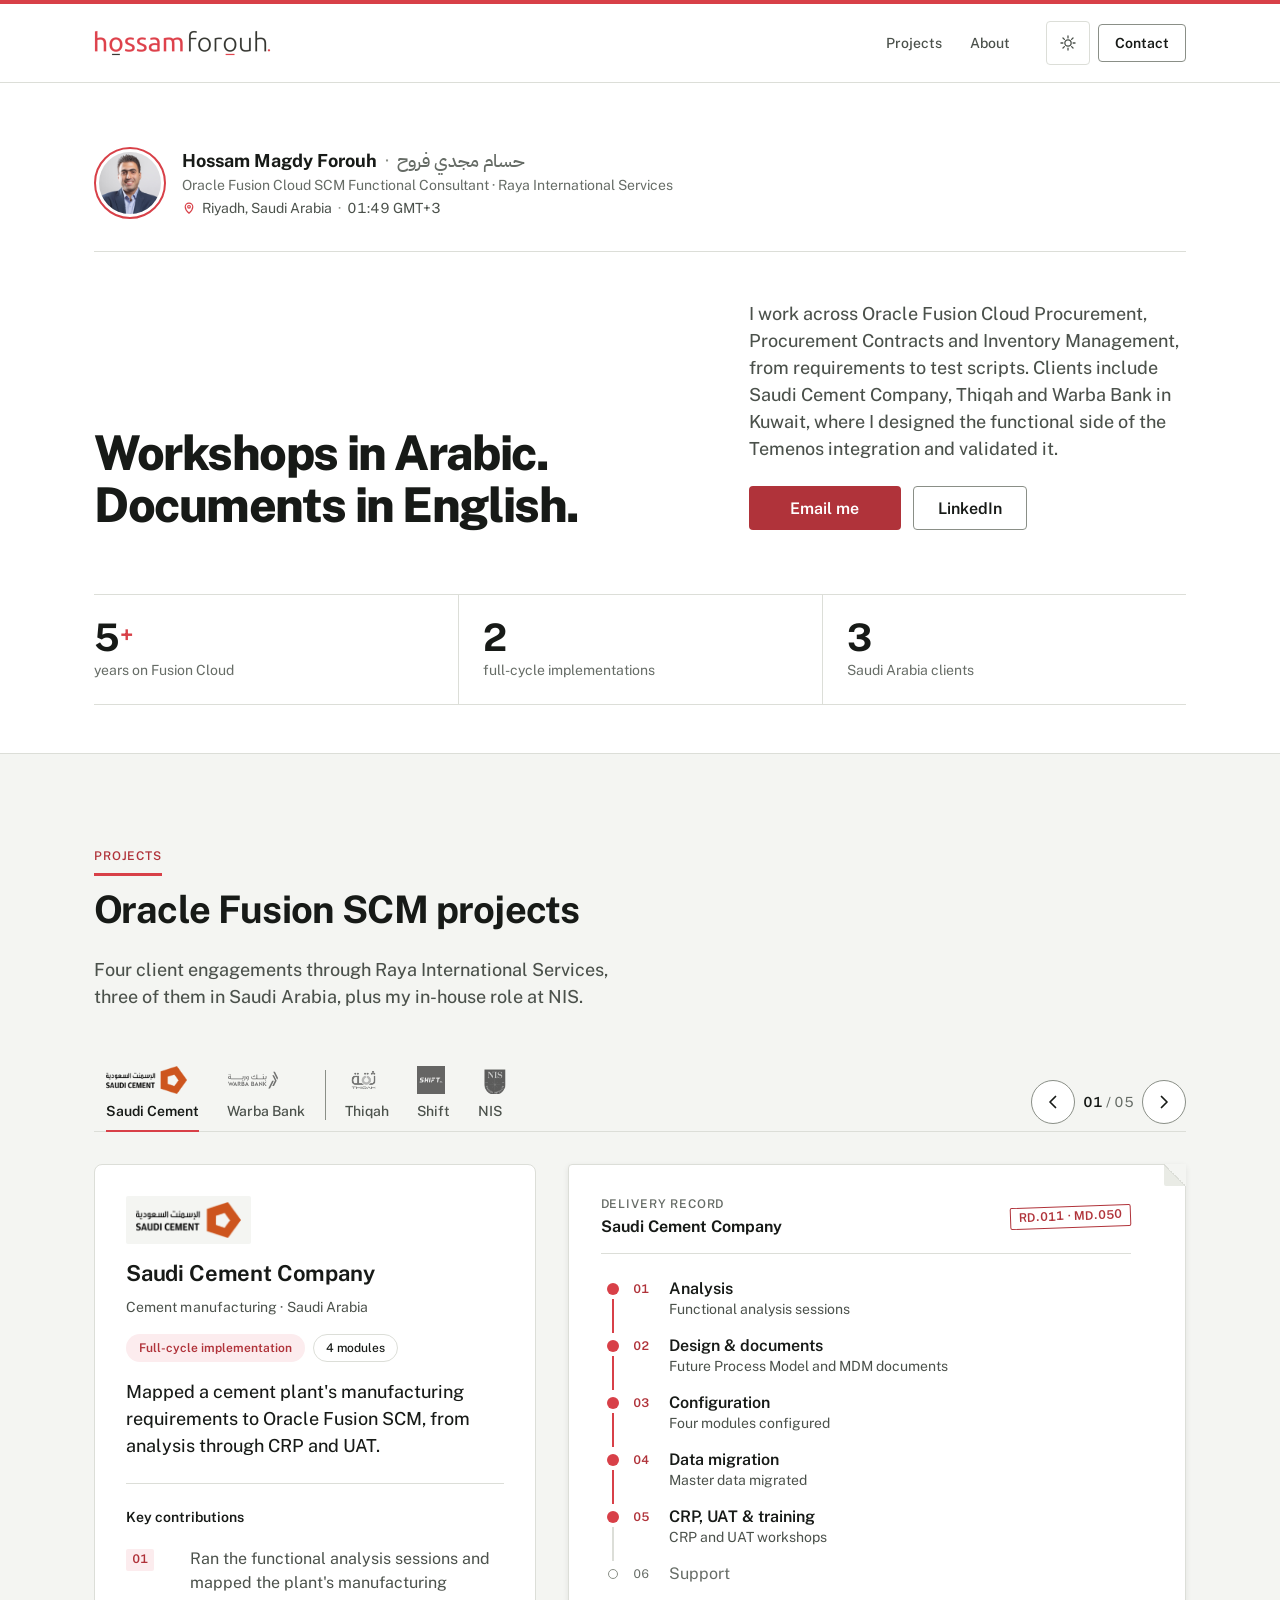
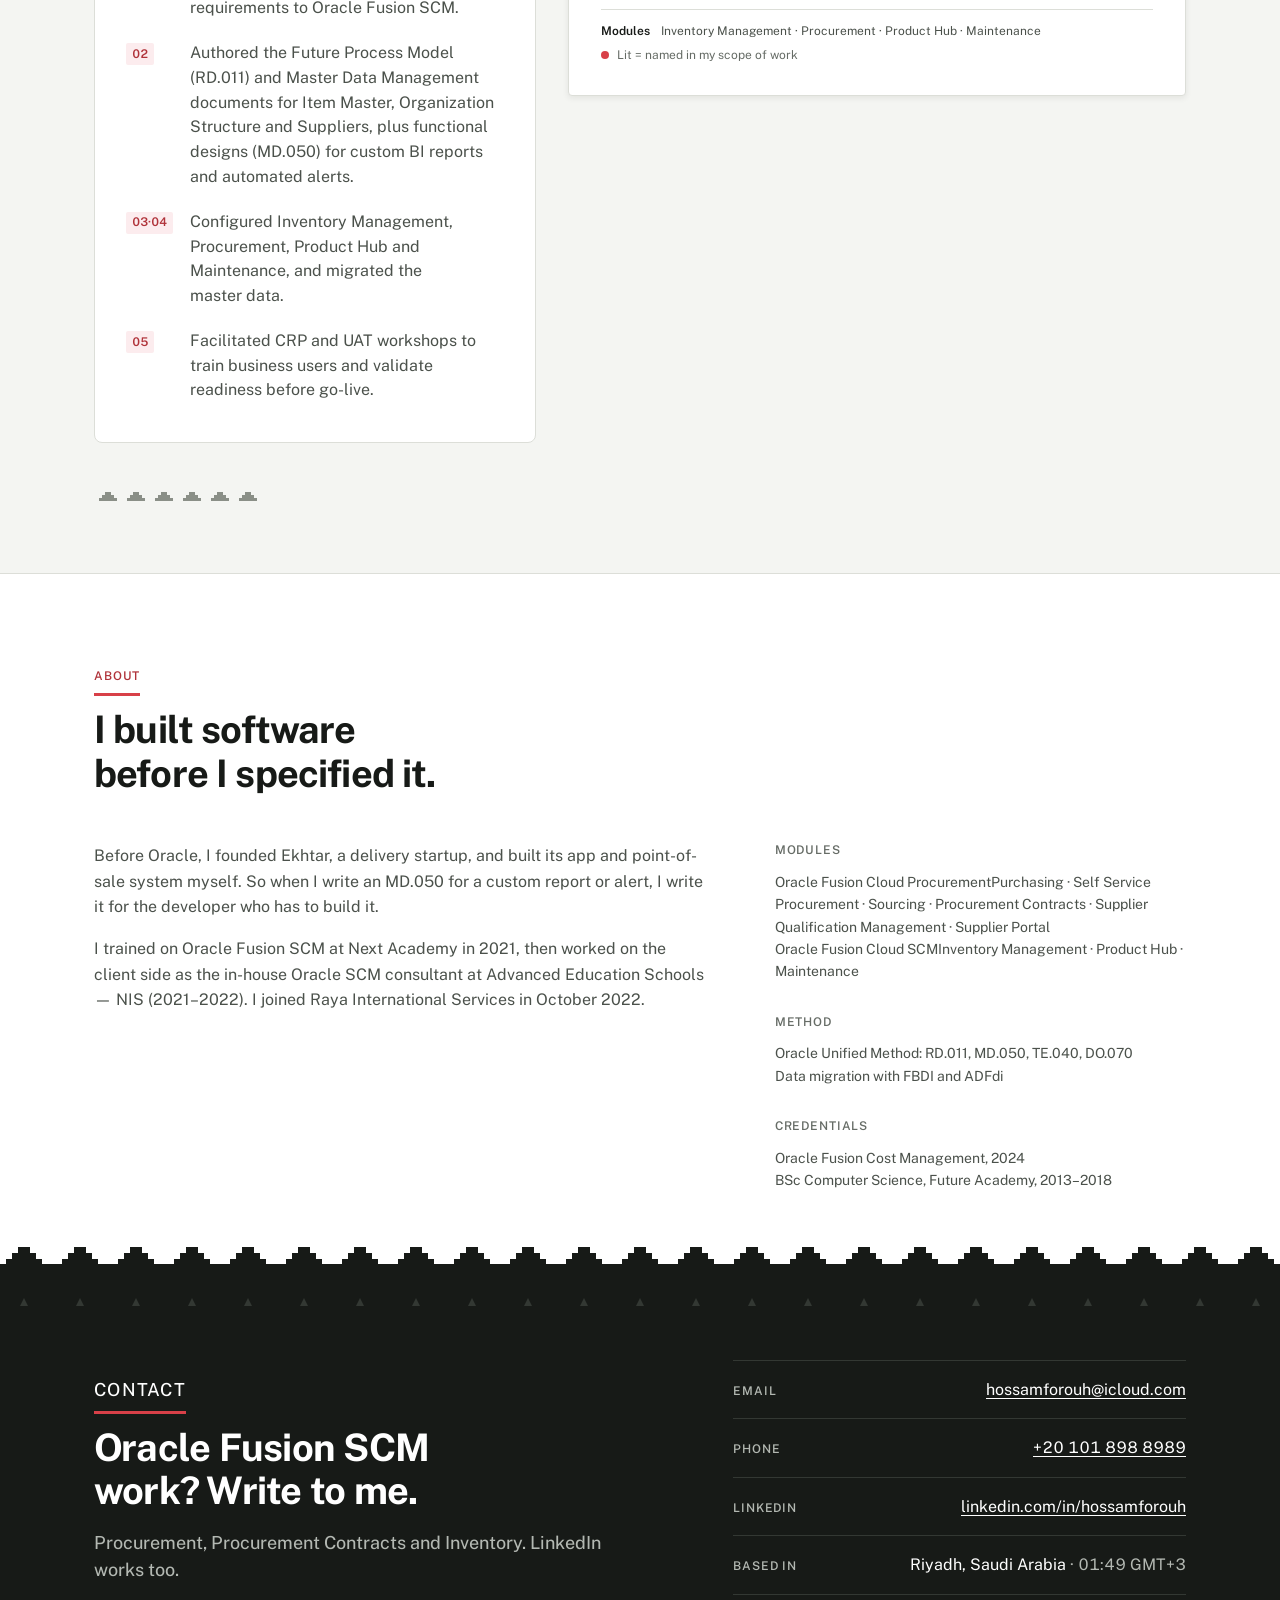
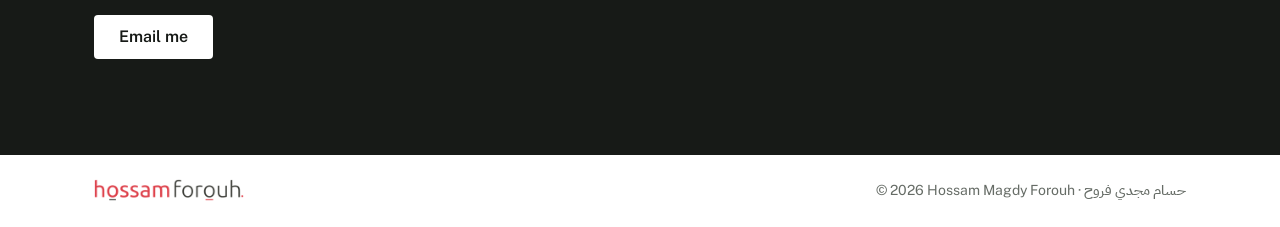
==== index.html @ cd6f9a45 "Rewrite the About section (four-agent panel)" ====
<!DOCTYPE html>
<html lang="en">
<meta charset="utf-8">
<meta name="viewport" content="width=device-width, initial-scale=1">
<title>Hossam Forouh — Oracle Fusion SCM Functional Consultant</title>
<meta name="description" content="Oracle Fusion Cloud SCM Functional Consultant in Riyadh at Raya International Services. Full-cycle implementations for Saudi Cement Company and Warba Bank, and Procurement Contracts at Thiqah.">
<link rel="canonical" href="https://hossamforouh.github.io/">
<meta name="robots" content="index, follow, max-image-preview:large, max-snippet:-1">
<meta name="author" content="Hossam Magdy Forouh">

<link rel="icon" href="favicon.svg" type="image/svg+xml">
<link rel="apple-touch-icon" href="apple-touch-icon.png">
<link rel="manifest" href="site.webmanifest">
<meta name="theme-color" content="#d84048">

<meta property="og:type" content="profile">
<meta property="og:url" content="https://hossamforouh.github.io/">
<meta property="og:site_name" content="Hossam Forouh">
<meta property="og:title" content="Hossam Forouh — Oracle Fusion SCM Functional Consultant">
<meta property="og:description" content="Oracle Fusion Cloud SCM Functional Consultant in Riyadh at Raya International Services. Full-cycle implementations for Saudi Cement Company and Warba Bank, and Procurement Contracts at Thiqah.">
<meta property="og:image" content="https://hossamforouh.github.io/og.png">
<meta property="og:image:width" content="1200">
<meta property="og:image:height" content="630">
<meta property="og:image:type" content="image/png">
<meta property="og:image:alt" content="Hossam Magdy Forouh, Oracle Fusion Cloud SCM Functional Consultant, Riyadh, Saudi Arabia">
<meta property="og:locale" content="en_US">
<meta property="profile:first_name" content="Hossam">
<meta property="profile:last_name" content="Forouh">

<meta name="twitter:card" content="summary_large_image">
<meta name="twitter:title" content="Hossam Forouh — Oracle Fusion SCM Functional Consultant">
<meta name="twitter:description" content="Oracle Fusion Cloud SCM Functional Consultant in Riyadh at Raya International Services. Full-cycle implementations for Saudi Cement Company and Warba Bank, and Procurement Contracts at Thiqah.">
<meta name="twitter:image" content="https://hossamforouh.github.io/og.png">
<meta name="twitter:image:alt" content="Hossam Magdy Forouh, Oracle Fusion Cloud SCM Functional Consultant, Riyadh, Saudi Arabia">

<!-- Stamp the saved theme before first paint, so the page never flashes the wrong one. -->
<script>
  try {
    var t = localStorage.getItem("hf-theme");
    if (t === "light" || t === "dark") document.documentElement.setAttribute("data-theme", t);
  } catch (e) {}
</script>

<link rel="preconnect" href="https://fonts.googleapis.com">
<link rel="preconnect" href="https://fonts.gstatic.com" crossorigin>
<link rel="stylesheet" href="https://fonts.googleapis.com/css2?family=Public+Sans:wght@400..800&display=swap">
<link rel="stylesheet" href="https://fonts.googleapis.com/css2?family=IBM+Plex+Sans+Arabic:wght@500&text=%D8%AD%D8%B3%D8%A7%D9%85%20%D9%85%D8%AC%D8%AF%D9%8A%20%D9%81%D8%B1%D9%88%D8%AD&display=swap">
<link rel="stylesheet" href="styles.css?v=13">

<a class="skip" href="#main">Skip to content</a>

<div class="brandbar" aria-hidden="true"></div>

<header class="masthead">
  <div class="wrap masthead-inner">
    <a class="brandmark" href="#top" aria-label="Hossam Forouh — home">
      <img class="wordmark wordmark-light" src="logo.png" alt="Hossam Forouh" width="354" height="52">
      <img class="wordmark wordmark-dark" src="logo-dark.png" alt="Hossam Forouh" width="354" height="52">
    </a>

    <nav class="mainnav" aria-label="Main">
      <a href="#engagements">Projects</a>
      <a href="#about">About</a>
    </nav>

    <div class="masthead-actions">
      <button id="theme-toggle" class="icon-btn" type="button" aria-label="Switch colour theme">
        <svg class="ico-sun" viewBox="0 0 24 24" aria-hidden="true"><circle cx="12" cy="12" r="4.2"/><path d="M12 2.6v2.6M12 18.8v2.6M2.6 12h2.6M18.8 12h2.6M5.3 5.3l1.9 1.9M16.8 16.8l1.9 1.9M18.7 5.3l-1.9 1.9M7.2 16.8l-1.9 1.9"/></svg>
        <svg class="ico-moon" viewBox="0 0 24 24" aria-hidden="true"><path d="M20 14.2A8.4 8.4 0 0 1 9.8 4a8.4 8.4 0 1 0 10.2 10.2Z"/></svg>
      </button>
      <a class="btn btn-ghost" href="#contact">Contact</a>
    </div>
  </div>
</header>

<main id="main">

  <!-- Introduction -->
  <section class="intro" id="top">
    <div class="wrap">

      <!-- Who: photo, name and role read as one unit -->
      <div class="identity">
        <figure class="portrait" id="portrait">
          <img src="portrait.jpg" alt=""
               width="640" height="640" fetchpriority="high" decoding="async">
        </figure>
        <div class="identity-text">
          <p class="identity-name">Hossam Magdy Forouh <span class="name-sep" aria-hidden="true">·</span> <span class="identity-ar" lang="ar" dir="rtl">حسام مجدي فروح</span></p>
          <p class="identity-role">Oracle Fusion Cloud SCM Functional Consultant · Raya International Services</p>
          <p class="identity-place">
            <svg class="place-ico" viewBox="0 0 24 24" aria-hidden="true"><path d="M12 21s-6.5-5.6-6.5-11a6.5 6.5 0 0 1 13 0c0 5.4-6.5 11-6.5 11Z"/><circle cx="12" cy="10" r="2.3"/></svg>
            Riyadh, Saudi Arabia <span class="place-sep" aria-hidden="true">·</span> <time class="local-time">GMT+3</time>
          </p>
        </div>
      </div>

      <!-- What: the headline, with the supporting line and actions beside it -->
      <div class="intro-grid">
        <h1><span class="visually-hidden">Hossam Magdy Forouh: </span><span class="intro-line">Workshops in Arabic.</span> <span class="intro-line">Documents in English.</span></h1>
        <div class="intro-side">
          <p class="intro-text">
            I work across Oracle Fusion Cloud Procurement, Procurement Contracts and Inventory
            Management, from requirements to test scripts. Clients include Saudi Cement Company,
            Thiqah and Warba Bank in Kuwait, where I designed the functional side of the Temenos
            integration and validated it.
          </p>
          <div class="intro-actions">
            <a class="btn btn-primary" href="mailto:hossamforouh@icloud.com?subject=Oracle%20Fusion%20SCM">Email me</a>
            <a class="btn btn-ghost" id="linkedin-hero" href="https://www.linkedin.com/in/hossamforouh" target="_blank" rel="noopener">LinkedIn<span class="visually-hidden"> (opens in new tab)</span></a>
            <a class="btn btn-ghost cv-link" id="cv-hero" hidden
               href="cv.pdf" download="Hossam-Forouh-Oracle-Fusion-SCM-Consultant-CV.pdf">
              <svg class="btn-ico" viewBox="0 0 24 24" aria-hidden="true"><path d="M12 3.5v11"/><path d="m7.5 10.5 4.5 4.5 4.5-4.5"/><path d="M4.5 16.5v2a2 2 0 0 0 2 2h11a2 2 0 0 0 2-2v-2"/></svg> Download CV
            </a>
          </div>
        </div>
      </div>

      <!-- Proof: three numbers across the full width -->
      <ul class="scope">
        <li><span class="scope-n">5<span>+</span></span> years on Fusion Cloud</li>
        <li><span class="scope-n">2</span> full-cycle implementations</li>
        <li><span class="scope-n">3</span> Saudi Arabia clients</li>
      </ul>

    </div>
  </section>


  <!-- Engagements -->
  <section id="engagements" class="section section-tint">
    <div class="wrap">
      <div class="section-head">
        <p class="kicker">Projects</p>
        <h2>Oracle Fusion SCM projects</h2>
        <p class="section-sub">Four client engagements through Raya International Services, three of them in Saudi Arabia, plus my in-house role at NIS.</p>
      </div>

      <!-- Projects showcase: one project at a time with JavaScript, all five stacked without it -->
      <div class="showcase" id="showcase">
        <!-- Controls ship hidden: without JavaScript nobody sees dead buttons -->
        <div class="show-bar" hidden>
          <div class="show-tabs" role="tablist" aria-label="Projects">
            <button class="show-tab" type="button" role="tab" id="tab-saudi-cement" aria-controls="p-saudi-cement" aria-selected="true" tabindex="0">
              <img class="show-tab-logo" src="logos/saudi-cement.png" alt="" width="218" height="75">
              <span class="show-tab-name">Saudi Cement</span>
            </button>
            <button class="show-tab" type="button" role="tab" id="tab-warba-bank" aria-controls="p-warba-bank" aria-selected="false" tabindex="-1">
              <img class="show-tab-logo" src="logos/warba-bank.svg" alt="" width="120" height="65">
              <span class="show-tab-name">Warba Bank</span>
            </button>
            <button class="show-tab" type="button" role="tab" id="tab-thiqah" aria-controls="p-thiqah" aria-selected="false" tabindex="-1" data-group-start>
              <img class="show-tab-logo" src="logos/thiqah.png" alt="" width="144" height="110">
              <span class="show-tab-name">Thiqah</span>
            </button>
            <button class="show-tab" type="button" role="tab" id="tab-shift" aria-controls="p-shift" aria-selected="false" tabindex="-1">
              <img class="show-tab-logo" src="logos/shift.png" alt="" width="96" height="96">
              <span class="show-tab-name">Shift</span>
            </button>
            <button class="show-tab" type="button" role="tab" id="tab-nis" aria-controls="p-nis" aria-selected="false" tabindex="-1">
              <img class="show-tab-logo" src="logos/nis.png" alt="" width="112" height="93">
              <span class="show-tab-name">NIS</span>
            </button>
          </div>
          <div class="show-nav">
            <button class="show-arrow" type="button" data-dir="-1" aria-label="Previous project: Advanced Education Schools — NIS"><svg width="20" height="20" viewBox="0 0 20 20" aria-hidden="true" focusable="false"><path d="M12.5 4.5 7 10l5.5 5.5" fill="none" stroke="currentColor" stroke-width="1.75" stroke-linecap="round" stroke-linejoin="round"/></svg></button>
            <span class="show-count" aria-hidden="true"><span class="show-count-now">01</span> / 05</span>
            <button class="show-arrow" type="button" data-dir="1" aria-label="Next project: Warba Bank"><svg width="20" height="20" viewBox="0 0 20 20" aria-hidden="true" focusable="false"><path d="M7.5 4.5 13 10l-5.5 5.5" fill="none" stroke="currentColor" stroke-width="1.75" stroke-linecap="round" stroke-linejoin="round"/></svg></button>
          </div>
        </div>
        <p class="visually-hidden" id="show-status" aria-live="polite"></p>

        <div class="show-stage">
          <!-- ARTICLE TEMPLATE. A stop is lit ONLY when a bullet in the same article names that work.
               If a bullet changes, update the stop classes (is-lit) and the data-steps on the bullets too. -->

          <article class="show" id="p-saudi-cement" aria-labelledby="p-saudi-cement-name">
            <header class="show-head">
              <span class="show-plate"><img class="show-logo" src="logos/saudi-cement.png" alt="" width="218" height="75" loading="lazy"></span>
              <h3 class="show-name" id="p-saudi-cement-name">Saudi Cement Company</h3>
              <p class="show-meta">Cement manufacturing · Saudi Arabia</p>
              <ul class="pills" aria-label="Project facts">
                <li class="pill is-full">Full-cycle implementation</li>
                <li class="pill">4 modules</li>
              </ul>
              <p class="show-line">Mapped a cement plant's manufacturing requirements to Oracle Fusion SCM, from analysis through CRP and UAT.</p>
            </header>

            <figure class="record" aria-label="Delivery record: Saudi Cement Company">
              <div class="record-head">
                <p class="record-kicker">Delivery record</p>
                <p class="record-client" aria-hidden="true">Saudi Cement Company</p>
                <p class="record-stamp"><span class="visually-hidden">OUM documents: </span>RD.011 · MD.050</p>
              </div>
              <ol class="path">
                <li class="stop is-lit" data-step="1">
                  <span class="stop-dot" aria-hidden="true"></span>
                  <span class="stop-n" aria-hidden="true">01</span>
                  <span class="stop-label">Analysis<span class="visually-hidden">, covered</span></span>
                  <span class="stop-proof">Functional analysis sessions</span>
                </li>
                <li class="stop is-lit" data-step="2">
                  <span class="stop-dot" aria-hidden="true"></span>
                  <span class="stop-n" aria-hidden="true">02</span>
                  <span class="stop-label">Design &amp; documents<span class="visually-hidden">, covered</span></span>
                  <span class="stop-proof">Future Process Model and MDM documents</span>
                </li>
                <li class="stop is-lit" data-step="3">
                  <span class="stop-dot" aria-hidden="true"></span>
                  <span class="stop-n" aria-hidden="true">03</span>
                  <span class="stop-label">Configuration<span class="visually-hidden">, covered</span></span>
                  <span class="stop-proof">Four modules configured</span>
                </li>
                <li class="stop is-lit" data-step="4">
                  <span class="stop-dot" aria-hidden="true"></span>
                  <span class="stop-n" aria-hidden="true">04</span>
                  <span class="stop-label">Data migration<span class="visually-hidden">, covered</span></span>
                  <span class="stop-proof">Master data migrated</span>
                </li>
                <li class="stop is-lit" data-step="5">
                  <span class="stop-dot" aria-hidden="true"></span>
                  <span class="stop-n" aria-hidden="true">05</span>
                  <span class="stop-label">CRP, UAT &amp; training<span class="visually-hidden">, covered</span></span>
                  <span class="stop-proof">CRP and UAT workshops</span>
                </li>
                <li class="stop" data-step="6">
                  <span class="stop-dot" aria-hidden="true"></span>
                  <span class="stop-n" aria-hidden="true">06</span>
                  <span class="stop-label">Support<span class="visually-hidden">, not listed</span></span>
                </li>
              </ol>
              <p class="record-modules"><span class="record-modules-k">Modules</span> Inventory Management · Procurement · Product Hub · Maintenance</p>
              <figcaption class="record-legend"><span class="legend-dot" aria-hidden="true"></span>Lit = named in my scope of work</figcaption>
            </figure>

            <div class="show-body">
              <h4 class="show-label">Key contributions</h4>
              <ul class="contribs">
                <li data-steps="1"><span class="step-tag" aria-hidden="true">01</span><span>Ran the functional analysis sessions and mapped the plant's manufacturing requirements to Oracle Fusion SCM.</span></li>
                <li data-steps="2"><span class="step-tag" aria-hidden="true">02</span><span>Authored the Future Process Model (RD.011) and Master Data Management documents for Item Master, Organization Structure and Suppliers, plus functional designs (MD.050) for custom BI reports and automated alerts.</span></li>
                <li data-steps="3 4"><span class="step-tag" aria-hidden="true">03·04</span><span>Configured Inventory Management, Procurement, Product Hub and Maintenance, and migrated the master data.</span></li>
                <li data-steps="5"><span class="step-tag" aria-hidden="true">05</span><span>Facilitated CRP and UAT workshops to train business users and validate readiness before go-live.</span></li>
              </ul>
            </div>
          </article>

          <article class="show" id="p-warba-bank" aria-labelledby="p-warba-bank-name">
            <header class="show-head">
              <span class="show-plate"><img class="show-logo" src="logos/warba-bank.svg" alt="" width="120" height="65" loading="lazy"></span>
              <h3 class="show-name" id="p-warba-bank-name">Warba Bank</h3>
              <p class="show-meta">Banking · Kuwait</p>
              <ul class="pills" aria-label="Project facts">
                <li class="pill is-full">Full-cycle implementation</li>
                <li class="pill">6 modules</li>
              </ul>
              <p class="show-line">Procurement and inventory for a Kuwaiti bank, with a functionally designed Temenos integration.</p>
            </header>

            <figure class="record" aria-label="Delivery record: Warba Bank">
              <div class="record-head">
                <p class="record-kicker">Delivery record</p>
                <p class="record-client" aria-hidden="true">Warba Bank</p>
                <p class="record-stamp"><span class="visually-hidden">OUM documents: </span>RD.011 · MD.050 · TE.040 · DO.070</p>
              </div>
              <ol class="path">
                <li class="stop is-lit" data-step="1">
                  <span class="stop-dot" aria-hidden="true"></span>
                  <span class="stop-n" aria-hidden="true">01</span>
                  <span class="stop-label">Analysis<span class="visually-hidden">, covered</span></span>
                  <span class="stop-proof">Functional analysis sessions</span>
                </li>
                <li class="stop is-lit" data-step="2">
                  <span class="stop-dot" aria-hidden="true"></span>
                  <span class="stop-n" aria-hidden="true">02</span>
                  <span class="stop-label">Design &amp; documents<span class="visually-hidden">, covered</span></span>
                  <span class="stop-proof">OUM documents authored</span>
                  <span class="stop-branch"><strong>Temenos integration</strong> <span class="branch-more">designed functionally, data flow validated</span></span>
                </li>
                <li class="stop" data-step="3">
                  <span class="stop-dot" aria-hidden="true"></span>
                  <span class="stop-n" aria-hidden="true">03</span>
                  <span class="stop-label">Configuration<span class="visually-hidden">, not listed</span></span>
                </li>
                <li class="stop" data-step="4">
                  <span class="stop-dot" aria-hidden="true"></span>
                  <span class="stop-n" aria-hidden="true">04</span>
                  <span class="stop-label">Data migration<span class="visually-hidden">, not listed</span></span>
                </li>
                <li class="stop is-lit" data-step="5">
                  <span class="stop-dot" aria-hidden="true"></span>
                  <span class="stop-n" aria-hidden="true">05</span>
                  <span class="stop-label">CRP, UAT &amp; training<span class="visually-hidden">, covered</span></span>
                  <span class="stop-proof">CRP workshops, UAT, end-user training</span>
                </li>
                <li class="stop is-lit" data-step="6">
                  <span class="stop-dot" aria-hidden="true"></span>
                  <span class="stop-n" aria-hidden="true">06</span>
                  <span class="stop-label">Support<span class="visually-hidden">, covered</span></span>
                  <span class="stop-proof">Post-go-live support, core SCM modules</span>
                </li>
              </ol>
              <p class="record-modules"><span class="record-modules-k">Modules</span> Self Service Procurement · Purchasing · Inventory Management · Sourcing · Supplier Qualification Management · Supplier Portal</p>
              <figcaption class="record-legend"><span class="legend-dot" aria-hidden="true"></span>Lit = named in my scope of work</figcaption>
            </figure>

            <div class="show-body">
              <h4 class="show-label">Key contributions</h4>
              <ul class="contribs">
                <li data-steps="1 5"><span class="step-tag" aria-hidden="true">01·05</span><span>Led functional analysis sessions and CRP workshops mapping banking requirements to Self Service Procurement, Purchasing and Inventory Management.</span></li>
                <li data-steps="2"><span class="step-tag" aria-hidden="true">02</span><span>Designed the Temenos integration functionally and validated the end-to-end data flow between the two systems.</span></li>
                <li data-steps="2"><span class="step-tag" aria-hidden="true">02</span><span>Authored OUM documentation: RD.011, MD.050, TE.040 and DO.070.</span></li>
                <li data-steps="5 6"><span class="step-tag" aria-hidden="true">05·06</span><span>Ran UAT and end-user training, then provided post-go-live support across the core SCM modules.</span></li>
              </ul>
            </div>
          </article>

          <article class="show" id="p-thiqah" aria-labelledby="p-thiqah-name">
            <header class="show-head">
              <span class="show-plate"><img class="show-logo" src="logos/thiqah.png" alt="" width="144" height="110" loading="lazy"></span>
              <h3 class="show-name" id="p-thiqah-name">Thiqah Business Services</h3>
              <p class="show-meta">Business services · Saudi Arabia</p>
              <ul class="pills" aria-label="Project facts">
                <li class="pill">Contracts implementation &amp; support</li>
                <li class="pill">5 modules</li>
              </ul>
              <p class="show-line">Implemented Procurement Contracts and supported business users on Self Service Procurement, Purchasing and Supplier Portal.</p>
            </header>

            <figure class="record" aria-label="Delivery record: Thiqah Business Services">
              <div class="record-head">
                <p class="record-kicker">Delivery record</p>
                <p class="record-client" aria-hidden="true">Thiqah Business Services</p>
              </div>
              <ol class="path">
                <li class="stop" data-step="1">
                  <span class="stop-dot" aria-hidden="true"></span>
                  <span class="stop-n" aria-hidden="true">01</span>
                  <span class="stop-label">Analysis<span class="visually-hidden">, not listed</span></span>
                </li>
                <li class="stop is-lit" data-step="2">
                  <span class="stop-dot" aria-hidden="true"></span>
                  <span class="stop-n" aria-hidden="true">02</span>
                  <span class="stop-label">Design &amp; documents<span class="visually-hidden">, covered</span></span>
                  <span class="stop-proof">Setup documentation</span>
                </li>
                <li class="stop is-lit" data-step="3">
                  <span class="stop-dot" aria-hidden="true"></span>
                  <span class="stop-n" aria-hidden="true">03</span>
                  <span class="stop-label">Configuration<span class="visually-hidden">, covered</span></span>
                  <span class="stop-proof">Procurement Contracts implemented</span>
                </li>
                <li class="stop" data-step="4">
                  <span class="stop-dot" aria-hidden="true"></span>
                  <span class="stop-n" aria-hidden="true">04</span>
                  <span class="stop-label">Data migration<span class="visually-hidden">, not listed</span></span>
                </li>
                <li class="stop" data-step="5">
                  <span class="stop-dot" aria-hidden="true"></span>
                  <span class="stop-n" aria-hidden="true">05</span>
                  <span class="stop-label">CRP, UAT &amp; training<span class="visually-hidden">, not listed</span></span>
                </li>
                <li class="stop is-lit" data-step="6">
                  <span class="stop-dot" aria-hidden="true"></span>
                  <span class="stop-n" aria-hidden="true">06</span>
                  <span class="stop-label">Support<span class="visually-hidden">, covered</span></span>
                  <span class="stop-proof">Business users supported</span>
                </li>
              </ol>
              <p class="record-modules"><span class="record-modules-k">Modules</span> Procurement Contracts · Self Service Procurement · Purchasing · Sourcing · Supplier Portal</p>
              <figcaption class="record-legend"><span class="legend-dot" aria-hidden="true"></span>Lit = named in my scope of work</figcaption>
            </figure>

            <div class="show-body">
              <h4 class="show-label">Key contributions</h4>
              <ul class="contribs">
                <li data-steps="2 3"><span class="step-tag" aria-hidden="true">02·03</span><span>Implemented Oracle Fusion Procurement Contracts and authored the setup documentation.</span></li>
                <li data-steps="6"><span class="step-tag" aria-hidden="true">06</span><span>Supported business users on Self Service Procurement, Purchasing and Supplier Portal, resolving configuration and process issues before they reached the business.</span></li>
              </ul>
            </div>
          </article>

          <article class="show" id="p-shift" aria-labelledby="p-shift-name">
            <header class="show-head">
              <span class="show-plate"><img class="show-logo" src="logos/shift.png" alt="" width="96" height="96" loading="lazy"></span>
              <h3 class="show-name" id="p-shift-name">Shift Inc.</h3>
              <p class="show-meta">Transportation · Saudi Arabia</p>
              <ul class="pills" aria-label="Project facts">
                <li class="pill">Functional support</li>
                <li class="pill">2 modules</li>
              </ul>
              <p class="show-line">Day-to-day functional support on Purchasing and Inventory Management.</p>
            </header>

            <figure class="record" aria-label="Delivery record: Shift Inc.">
              <div class="record-head">
                <p class="record-kicker">Delivery record</p>
                <p class="record-client" aria-hidden="true">Shift Inc.</p>
              </div>
              <ol class="path">
                <li class="stop" data-step="1">
                  <span class="stop-dot" aria-hidden="true"></span>
                  <span class="stop-n" aria-hidden="true">01</span>
                  <span class="stop-label">Analysis<span class="visually-hidden">, not listed</span></span>
                </li>
                <li class="stop" data-step="2">
                  <span class="stop-dot" aria-hidden="true"></span>
                  <span class="stop-n" aria-hidden="true">02</span>
                  <span class="stop-label">Design &amp; documents<span class="visually-hidden">, not listed</span></span>
                </li>
                <li class="stop" data-step="3">
                  <span class="stop-dot" aria-hidden="true"></span>
                  <span class="stop-n" aria-hidden="true">03</span>
                  <span class="stop-label">Configuration<span class="visually-hidden">, not listed</span></span>
                </li>
                <li class="stop" data-step="4">
                  <span class="stop-dot" aria-hidden="true"></span>
                  <span class="stop-n" aria-hidden="true">04</span>
                  <span class="stop-label">Data migration<span class="visually-hidden">, not listed</span></span>
                </li>
                <li class="stop" data-step="5">
                  <span class="stop-dot" aria-hidden="true"></span>
                  <span class="stop-n" aria-hidden="true">05</span>
                  <span class="stop-label">CRP, UAT &amp; training<span class="visually-hidden">, not listed</span></span>
                </li>
                <li class="stop is-lit" data-step="6">
                  <span class="stop-dot" aria-hidden="true"></span>
                  <span class="stop-n" aria-hidden="true">06</span>
                  <span class="stop-label">Support<span class="visually-hidden">, covered</span></span>
                  <span class="stop-proof">Issue resolution and day-to-day support</span>
                </li>
              </ol>
              <p class="record-modules"><span class="record-modules-k">Modules</span> Purchasing · Inventory Management</p>
              <figcaption class="record-legend"><span class="legend-dot" aria-hidden="true"></span>Lit = named in my scope of work</figcaption>
            </figure>

            <div class="show-body">
              <h4 class="show-label">Key contributions</h4>
              <ul class="contribs">
                <li data-steps="6"><span class="step-tag" aria-hidden="true">06</span><span>Resolved system issues and gave day-to-day functional support on Purchasing and Inventory Management to business users.</span></li>
              </ul>
            </div>
          </article>

          <article class="show" id="p-nis" aria-labelledby="p-nis-name">
            <header class="show-head">
              <span class="show-plate"><img class="show-logo" src="logos/nis.png" alt="" width="112" height="93" loading="lazy"></span>
              <h3 class="show-name" id="p-nis-name">Advanced Education Schools — NIS</h3>
              <p class="show-meta">Education · Egypt · In-house</p>
              <ul class="pills" aria-label="Project facts">
                <li class="pill">Implementation &amp; support</li>
                <li class="pill">4 modules</li>
              </ul>
              <p class="show-line">Procurement and inventory requirements, plus Maintenance for school assets and facility equipment.</p>
            </header>

            <figure class="record" aria-label="Delivery record: Advanced Education Schools — NIS">
              <div class="record-head">
                <p class="record-kicker">Delivery record</p>
                <p class="record-client" aria-hidden="true">Advanced Education Schools — NIS</p>
              </div>
              <ol class="path">
                <li class="stop is-lit" data-step="1">
                  <span class="stop-dot" aria-hidden="true"></span>
                  <span class="stop-n" aria-hidden="true">01</span>
                  <span class="stop-label">Analysis<span class="visually-hidden">, covered</span></span>
                  <span class="stop-proof">Requirements analyzed and documented</span>
                </li>
                <li class="stop" data-step="2">
                  <span class="stop-dot" aria-hidden="true"></span>
                  <span class="stop-n" aria-hidden="true">02</span>
                  <span class="stop-label">Design &amp; documents<span class="visually-hidden">, not listed</span></span>
                </li>
                <li class="stop is-lit" data-step="3">
                  <span class="stop-dot" aria-hidden="true"></span>
                  <span class="stop-n" aria-hidden="true">03</span>
                  <span class="stop-label">Configuration<span class="visually-hidden">, covered</span></span>
                  <span class="stop-proof">Maintenance implemented</span>
                </li>
                <li class="stop" data-step="4">
                  <span class="stop-dot" aria-hidden="true"></span>
                  <span class="stop-n" aria-hidden="true">04</span>
                  <span class="stop-label">Data migration<span class="visually-hidden">, not listed</span></span>
                </li>
                <li class="stop is-lit" data-step="5">
                  <span class="stop-dot" aria-hidden="true"></span>
                  <span class="stop-n" aria-hidden="true">05</span>
                  <span class="stop-label">CRP, UAT &amp; training<span class="visually-hidden">, covered</span></span>
                  <span class="stop-proof">Custom reports tested, end-user training</span>
                </li>
                <li class="stop is-lit" data-step="6">
                  <span class="stop-dot" aria-hidden="true"></span>
                  <span class="stop-n" aria-hidden="true">06</span>
                  <span class="stop-label">Support<span class="visually-hidden">, covered</span></span>
                  <span class="stop-proof">Ongoing functional support</span>
                </li>
              </ol>
              <p class="record-modules"><span class="record-modules-k">Modules</span> Self Service Procurement · Purchasing · Inventory Management · Maintenance</p>
              <figcaption class="record-legend"><span class="legend-dot" aria-hidden="true"></span>Lit = named in my scope of work</figcaption>
            </figure>

            <div class="show-body">
              <h4 class="show-label">Key contributions</h4>
              <ul class="contribs">
                <li data-steps="1"><span class="step-tag" aria-hidden="true">01</span><span>Analyzed and documented business requirements for Self Service Procurement, Purchasing and Inventory Management.</span></li>
                <li data-steps="5"><span class="step-tag" aria-hidden="true">05</span><span>Tested and validated custom reports so management had accurate data for decisions and inventory control.</span></li>
                <li data-steps="3"><span class="step-tag" aria-hidden="true">03</span><span>Implemented Oracle Fusion Maintenance to digitize tracking and preventative maintenance of school assets and facility equipment.</span></li>
                <li data-steps="5 6"><span class="step-tag" aria-hidden="true">05·06</span><span>Provided ongoing functional support and end-user training to drive adoption.</span></li>
              </ul>
            </div>
          </article>
        </div>

        <!-- Mobile pager: shown at 760px and below, with JavaScript only -->
        <div class="show-pager" hidden>
          <button class="pager-btn" type="button" data-dir="-1" aria-label="Previous project: Advanced Education Schools — NIS"><svg width="20" height="20" viewBox="0 0 20 20" aria-hidden="true" focusable="false"><path d="M12.5 4.5 7 10l5.5 5.5" fill="none" stroke="currentColor" stroke-width="1.75" stroke-linecap="round" stroke-linejoin="round"/></svg><span class="pager-name">NIS</span></button>
          <span class="show-count" aria-hidden="true"><span class="show-count-now">01</span> / 05</span>
          <button class="pager-btn" type="button" data-dir="1" aria-label="Next project: Warba Bank"><span class="pager-name">Warba Bank</span><svg width="20" height="20" viewBox="0 0 20 20" aria-hidden="true" focusable="false"><path d="M7.5 4.5 13 10l-5.5 5.5" fill="none" stroke="currentColor" stroke-width="1.75" stroke-linecap="round" stroke-linejoin="round"/></svg></button>
        </div>
      </div>

      <!-- Saudi touch: the contact band's sharafat, small -->
      <div class="najdi-mark" aria-hidden="true"></div>
    </div>
  </section>

  <!-- About -->
  <section id="about" class="section">
    <div class="wrap">
      <div class="section-head">
        <p class="kicker">About</p>
        <h2>I built software before I specified it.</h2>
      </div>
      <div class="two-col">
        <div class="prose">
          <p>
            Before Oracle, I founded Ekhtar, a delivery startup, and built its app and point-of-sale
            system myself. So when I write an MD.050 for a custom report or alert, I write it for the
            developer who has to build it.
          </p>
          <p>
            I trained on Oracle Fusion SCM at Next Academy in 2021, then worked on the client side as the
            in-house Oracle SCM consultant at Advanced Education Schools — NIS (2021–2022). I joined Raya
            International Services in October 2022.
          </p>
        </div>
        <div class="sidenote">
          <h3>Modules</h3>
          <p class="sidenote-text"><span class="sidenote-group">Oracle Fusion Cloud Procurement</span>Purchasing · Self Service Procurement · Sourcing · Procurement Contracts · Supplier Qualification Management · Supplier Portal</p>
          <p class="sidenote-text"><span class="sidenote-group">Oracle Fusion Cloud SCM</span>Inventory Management · Product Hub · Maintenance</p>

          <h3 class="mt">Method</h3>
          <p class="sidenote-text">Oracle Unified Method: RD.011, MD.050, TE.040, DO.070</p>
          <p class="sidenote-text">Data migration with FBDI and ADFdi</p>

          <h3 class="mt">Credentials</h3>
          <p class="sidenote-text">Oracle Fusion Cost Management, 2024</p>
          <p class="sidenote-text">BSc Computer Science, Future Academy, 2013–2018</p>
        </div>
      </div>
    </div>
  </section>

  <!-- Contact -->
  <section id="contact" class="contact">
    <div class="wrap contact-grid">
      <div class="contact-copy">
        <p class="kicker kicker-invert">Contact</p>
        <h2>Oracle Fusion SCM work? Write to me.</h2>
        <p>
          Procurement, Procurement Contracts and Inventory. LinkedIn works too.
        </p>
        <div class="contact-actions">
          <a class="btn btn-invert" href="mailto:hossamforouh@icloud.com?subject=Oracle%20Fusion%20SCM%20-%20via%20portfolio">Email me</a>
          <a class="btn btn-onband cv-link" id="cv-contact" hidden
             href="cv.pdf" download="Hossam-Forouh-Oracle-Fusion-SCM-Consultant-CV.pdf">
            <svg class="btn-ico" viewBox="0 0 24 24" aria-hidden="true"><path d="M12 3.5v11"/><path d="m7.5 10.5 4.5 4.5 4.5-4.5"/><path d="M4.5 16.5v2a2 2 0 0 0 2 2h11a2 2 0 0 0 2-2v-2"/></svg> Download CV
          </a>
        </div>
      </div>
      <ul class="contact-list">
        <li><span class="cl-label">Email</span><a href="mailto:hossamforouh@icloud.com">hossamforouh@icloud.com</a></li>
        <li><span class="cl-label">Phone</span><a href="tel:+201018988989">+20 101 898 8989</a></li>
        <li><span class="cl-label">LinkedIn</span><a href="https://www.linkedin.com/in/hossamforouh" target="_blank" rel="noopener">linkedin.com/in/hossamforouh<span class="visually-hidden"> (opens in new tab)</span></a></li>
        <li><span class="cl-label">Based in</span><span class="cl-plain">Riyadh, Saudi Arabia <span class="cl-time">· <time class="local-time">GMT+3</time></span></span></li>
      </ul>
    </div>
  </section>

</main>

<script type="application/ld+json">
{
  "@context": "https://schema.org",
  "@type": "Person",
  "@id": "https://hossamforouh.github.io/#person",
  "name": "Hossam Magdy Forouh",
  "givenName": "Hossam",
  "familyName": "Forouh",
  "jobTitle": "Oracle Fusion Cloud SCM Functional Consultant",
  "description": "Oracle Fusion Cloud SCM Functional Consultant in Riyadh at Raya International Services. Full-cycle implementations for Saudi Cement Company and Warba Bank, and Procurement Contracts at Thiqah.",
  "url": "https://hossamforouh.github.io/",
  "image": "https://hossamforouh.github.io/portrait.jpg",
  "email": "mailto:hossamforouh@icloud.com",
  "telephone": "+201018988989",
  "address": { "@type": "PostalAddress", "addressLocality": "Riyadh", "addressCountry": "SA" },
  "sameAs": [ "https://www.linkedin.com/in/hossamforouh" ],
  "worksFor": { "@type": "Organization", "name": "Raya International Services" },
  "knowsAbout": [
    "Oracle Fusion Cloud SCM", "Oracle Inventory Management", "Oracle Purchasing",
    "Oracle Self Service Procurement", "Oracle Product Hub", "Oracle Sourcing",
    "Oracle Supplier Qualification Management", "Oracle Supplier Portal", "Oracle Procurement Contracts",
    "Oracle Fusion Maintenance", "Oracle Cost Management", "Oracle Unified Method (OUM)",
    "Business requirement gathering", "Solution design", "Process mapping", "Fit-gap analysis",
    "FBDI and ADFdi data migration", "User acceptance testing"
  ],
  "knowsLanguage": [
    { "@type": "Language", "name": "Arabic", "alternateName": "ar" },
    { "@type": "Language", "name": "English", "alternateName": "en" }
  ],
  "alumniOf": [
    { "@type": "CollegeOrUniversity", "name": "Future Academy" },
    { "@type": "EducationalOrganization", "name": "Next Academy" }
  ],
  "hasCredential": [
    { "@type": "EducationalOccupationalCredential", "credentialCategory": "degree",
      "educationalLevel": "Bachelor of Science", "name": "BSc Computer Science",
      "recognizedBy": { "@type": "CollegeOrUniversity", "name": "Future Academy" } },
    { "@type": "EducationalOccupationalCredential", "credentialCategory": "certificate",
      "name": "Oracle Fusion Cost Management", "dateCreated": "2024-05" },
    { "@type": "EducationalOccupationalCredential", "credentialCategory": "certificate",
      "name": "Oracle SCM Cloud Functional Training", "dateCreated": "2021",
      "recognizedBy": { "@type": "EducationalOrganization", "name": "Next Academy" } }
  ],
  "workLocation": [
    { "@type": "Country", "name": "Saudi Arabia" },
    { "@type": "Country", "name": "Kuwait" },
    { "@type": "Country", "name": "Egypt" }
  ]
}
</script>

<footer class="colophon">
  <div class="wrap colophon-inner">
    <p><img class="wordmark wordmark-light" src="logo.png" alt="" width="354" height="52" loading="lazy"><img class="wordmark wordmark-dark" src="logo-dark.png" alt="" width="354" height="52" loading="lazy"></p>
    <p>© 2026 Hossam Magdy Forouh · <span class="colophon-ar" lang="ar" dir="rtl">حسام مجدي فروح</span></p>
  </div>
</footer>

<p class="visually-hidden" id="copy-status" aria-live="polite"></p>
<script src="script.js?v=7"></script>
</html>
---- styles.css ----
/* ==========================================================================
   HOSSAM FOROUH — DESIGN SYSTEM
   Built on the Forouh wordmark: its red and ink, with Oracle-style structure.
   Every value below is a token. Components never hard-code a colour or size.
   See design-system.html for the rendered style guide.
   ========================================================================== */

/* --------------------------------------------------------------------------
   1. COLOUR — light theme is the default
   -------------------------------------------------------------------------- */
:root {
  color-scheme: light;

  /* Surfaces */
  --page:        #ffffff;
  --surface:     #ffffff;
  --tint:        #f4f5f2;   /* warm neutral, not grey */
  --tint-2:      #e9ebe5;

  /* Text */
  --ink:         #171a17;   /* near-black, tuned to the wordmark ink */
  --body:        #4b514b;
  --muted:       #666c66;

  /* Lines */
  --rule:        #dcded8;
  --rule-strong: #8a8f87;

  /* Brand — sampled from the Forouh wordmark */
  --brand:       #d84048;   /* fills, large type, rules */
  --brand-deep:  #b0333a;   /* small text and links: passes AA on white */
  --brand-hover: #9b2d33;   /* hover goes DARKER in light: 7.46 on white */
  --brand-tint:  #fcecee;
  --on-brand:    #ffffff;
  --brand-on-band: #ef7b82;  /* links on the ink band: 6.54 on --band */

  /* Inverted band */
  --band:        #171a17;
  --band-ink:    #ffffff;
  --band-body:   #b3b8b2;
  --band-rule:   #333833;

  /* Status */
  --ok:          #2f7d46;

  /* Logo plate — client logos are drawn for light grounds */
  --logo-plate:  #f4f5f2;   /* must differ from --surface, or the plate is invisible */

  /* ----- Type ----- */
  --font: "Public Sans", -apple-system, BlinkMacSystemFont, "Segoe UI", Arial, sans-serif;

  /* One accelerating ramp — steps widen as they grow, so every size is
     distinguishable from its neighbour instead of reading as a rendering slip. */
  --fs-caption: 0.75rem;    /* 12 */
  --fs-small:   0.875rem;   /* 14 */
  --fs-body:    1rem;       /* 16 */
  --fs-lead:    1.125rem;   /* 18 */
  --fs-h4:      1.375rem;   /* 22 */
  --fs-h3:      1.75rem;    /* 28 */
  --fs-h2:      clamp(1.875rem, 3.6vw, 2.375rem);   /* 30 - 38 */
  --fs-h1:      clamp(2.5rem, 5.2vw, 3.375rem);     /* 40 - 54, keeps text-wrap:balance working */

  /* Line-height by role */
  --lh-display: 1.08;
  --lh-tight:   1.15;
  --lh-heading: 1.25;
  --lh-label:   1.30;
  --lh-snug:    1.35;
  --lh-lead:    1.50;
  --lh-normal:  1.60;

  /* Tracking indexed by size: tighter as type grows, positive for small text */
  --tracking-display: -0.03em;
  --tracking-h2:      -0.022em;
  --tracking-tight:   -0.02em;
  --tracking-h4:      -0.008em;
  --tracking-small:    0.005em;
  --tracking-label:    0.07em;   /* 0.11em dissolved the words into letters */

  /* Public Sans is loaded as a variable range, so in-between weights cost nothing */
  --w-regular:  400;
  --w-lead:     450;
  --w-medium:   500;
  --w-label:    550;   /* 700 closes the counters at 12px uppercase */
  --w-semibold: 600;
  --w-heading:  650;
  --w-bold:     700;
  --w-black:    800;

  /* ----- Space (4px base) ----- */
  --s-1:  4px;   --s-2:  8px;   --s-3: 12px;  --s-4: 16px;
  --s-5: 24px;   --s-6: 32px;   --s-7: 48px;  --s-8: 64px;
  --s-9: 96px;

  /* ----- Shape ----- */
  --r-sm: 2px;
  --r-md: 4px;
  --r-lg: 8px;
  --r-pill: 999px;

  /* ----- Elevation ----- */
  --e-1: 0 1px 2px rgba(22, 21, 19, .06);
  --e-2: 0 2px 6px rgba(22, 21, 19, .08);
  --e-3: 0 8px 24px rgba(22, 21, 19, .10);

  /* ----- Motion ----- */
  --ease: cubic-bezier(.2, .8, .2, 1);
  --t-press: 110ms;   /* press feedback — must feel instant */
  --t-base:  180ms;   /* hover colour, nav underline, chevron */
  --t-slow:  260ms;   /* the engagement disclosure */
  --t-enter: 420ms;   /* page-load entrances */
  --stagger:  60ms;   /* one token drives the whole entrance rhythm */

  /* ----- Layout ----- */
  --wrap:    1140px;
  --measure: 62ch;
  --gutter:  24px;
  --z-header: 30;
  --h-wordmark:   26px;
  --h-control:    44px;
  --h-control-sm: 38px;
  --h-masthead:   90px;   /* fallback; script.js sets the measured header height */
  --z-skip:  100;
}

/* System dark, unless the viewer explicitly chose light */
@media (prefers-color-scheme: dark) {
  :root:not([data-theme="light"]) {
    color-scheme: dark;

    --page:        #151715;
    --surface:     #232622;
    --tint:        #1a1c19;
    --tint-2:      #2d312c;
    --ink:         #f1f3ef;
    --body:        #b2b8b1;
    --muted:       #8c928b;
    --rule:        #41463f;
    --rule-strong: #767c75;
    --brand:       #e2626a;
    --brand-deep:  #ee878d;
    --brand-tint:  #43262a;
    --brand-hover: #f7a1a7;   /* hover goes LIGHTER in dark — same intent, opposite direction */
    --on-brand:    #1a0c0e;
    --brand-on-band: #ee878d;
    --band:        #262a25;
    --band-ink:    #f1f3ef;
    --band-body:   #a6aca5;
    --band-rule:   #3d423c;
    --ok:          #5fb36c;
    --logo-plate:  #e8eae5;
    --e-1: 0 0 0 1px rgba(255,255,255,.05), 0 1px 2px rgba(0,0,0,.6);
    --e-2: 0 0 0 1px rgba(255,255,255,.07), 0 4px 10px rgba(0,0,0,.65);
    --e-3: 0 0 0 1px rgba(255,255,255,.10), 0 12px 32px rgba(0,0,0,.7);
  }
}

/* An explicit light choice must also tell the browser, for scrollbars and controls. */
:root[data-theme="light"] { color-scheme: light; }

/* Explicit dark choice wins over a light OS */
:root[data-theme="dark"] {
  color-scheme: dark;

  --page:        #151715;
  --surface:     #232622;
  --tint:        #1a1c19;
  --tint-2:      #2d312c;
  --ink:         #f1f3ef;
  --body:        #b2b8b1;
  --muted:       #8c928b;
  --rule:        #41463f;
  --rule-strong: #767c75;
  --brand:       #e2626a;
  --brand-deep:  #ee878d;
  --brand-tint:  #43262a;
  --brand-hover: #f7a1a7;   /* hover goes LIGHTER in dark — same intent, opposite direction */
  --on-brand:    #1a0c0e;
  --brand-on-band: #ee878d;
  --band:        #262a25;
  --band-ink:    #f1f3ef;
  --band-body:   #a6aca5;
  --band-rule:   #3d423c;
  --ok:          #5fb36c;
  --logo-plate:  #e8eae5;
  --e-1: 0 0 0 1px rgba(255,255,255,.05), 0 1px 2px rgba(0,0,0,.6);
  --e-2: 0 0 0 1px rgba(255,255,255,.07), 0 4px 10px rgba(0,0,0,.65);
  --e-3: 0 0 0 1px rgba(255,255,255,.10), 0 12px 32px rgba(0,0,0,.7);
}

/* --------------------------------------------------------------------------
   2. BASE
   -------------------------------------------------------------------------- */
* { box-sizing: border-box; }

body {
  margin: 0;
  background: var(--page);
  color: var(--body);
  font-family: var(--font);
  font-size: var(--fs-body);
  font-weight: var(--w-regular);
  line-height: var(--lh-normal);
  -webkit-font-smoothing: antialiased;
}

h1, h2, h3, h4 {
  margin: 0;
  color: var(--ink);
  font-weight: var(--w-bold);
  line-height: var(--lh-tight);
  letter-spacing: var(--tracking-tight);
  text-wrap: balance;
}
.section-head h2 { letter-spacing: var(--tracking-h2); }
p { margin: 0; }
ul, ol { margin: 0; padding: 0; list-style: none; }
img { max-width: 100%; }

a { color: var(--brand-deep); text-underline-offset: 3px; }
a:hover { color: var(--brand-hover); text-decoration-thickness: 2px; }

/* Disabled — one rule covering every control in the system */
.btn[disabled], .btn[aria-disabled="true"], .chip[disabled], .icon-btn[disabled] {
  opacity: .5; cursor: not-allowed; pointer-events: none;
}

/* Selection, so the OS blue does not fight the brand red */
::selection { background: var(--brand-tint); color: var(--ink); }

:focus-visible { outline: 2px solid var(--brand); outline-offset: 2px; }

.wrap { max-width: var(--wrap); margin: 0 auto; padding-inline: var(--gutter); }

.visually-hidden {
  position: absolute; width: 1px; height: 1px;
  clip-path: inset(50%); overflow: hidden; white-space: nowrap;
}

.skip {
  position: absolute; left: -9999px; top: 0; z-index: var(--z-skip);
  background: var(--brand-deep); color: var(--on-brand);
  padding: var(--s-3) var(--s-5); font-weight: var(--w-semibold); text-decoration: none;
}
.skip:focus { left: 0; }

/* Brand bar across the very top of the page */
.brandbar { height: 4px; background: var(--brand); }

/* --------------------------------------------------------------------------
   3. MASTHEAD
   -------------------------------------------------------------------------- */
.masthead {
  position: sticky; top: 0; z-index: var(--z-header);
  background: var(--page);
  border-bottom: 1px solid var(--rule);
}
.masthead-inner {
  display: flex; align-items: center; gap: var(--s-5);
  padding-block: var(--s-3);
}

/* The masthead carries the real wordmark. Two files, because the "forouh."
   half is near-black in one theme and near-white in the other. */
.brandmark { display: block; text-decoration: none; flex: none; line-height: 0; }
.wordmark { display: block; width: auto; height: var(--h-wordmark); }
.wordmark-dark { display: none; }

@media (prefers-color-scheme: dark) {
  :root:not([data-theme="light"]) .wordmark-light { display: none; }
  :root:not([data-theme="light"]) .wordmark-dark  { display: block; }
}
:root[data-theme="dark"] .wordmark-light { display: none; }
:root[data-theme="dark"] .wordmark-dark  { display: block; }
:root[data-theme="light"] .wordmark-light { display: block; }
:root[data-theme="light"] .wordmark-dark  { display: none; }

/* Footer lockup */
.colophon .wordmark { height: 22px; }
/* Arabic name in the footer, in the same face as the intro. */
.colophon-ar { font-family: "IBM Plex Sans Arabic", "Geeza Pro", "Segoe UI", Tahoma, sans-serif; font-weight: 500; }

.mainnav {
  display: flex; gap: var(--s-1); margin-left: auto;
  overflow-x: auto; scrollbar-width: none;
  padding-block: 4px;   /* room for the focus ring, which the scroll box would clip */
}
.mainnav::-webkit-scrollbar { display: none; }
.mainnav a {
  position: relative;
  color: var(--body); text-decoration: none; white-space: nowrap;
  font-size: var(--fs-small); font-weight: var(--w-medium);
  padding: var(--s-3);
}
.mainnav a::after {
  content: ""; position: absolute; left: var(--s-3); right: var(--s-3); bottom: 2px;
  height: 3px; background: var(--brand);
  transform: scaleX(0); transform-origin: left;
  transition: transform var(--t-base) var(--ease);
}
.mainnav a:hover { color: var(--ink); }
/* Hover shows a grey line; only the section in view gets the red one. */
.mainnav a:hover::after, .mainnav a.is-current::after { transform: scaleX(1); }
.mainnav a:not(.is-current):hover::after { background: var(--rule-strong); }
.mainnav a.is-current { color: var(--ink); }

.masthead-actions { display: flex; align-items: center; gap: var(--s-2); flex: none; }

.icon-btn {
  display: grid; place-items: center;
  width: var(--h-control); height: var(--h-control); padding: 0;
  background: transparent; color: var(--body);
  border: 1px solid var(--rule); border-radius: var(--r-md);
  cursor: pointer;
  transition: color var(--t-base) var(--ease), border-color var(--t-base) var(--ease), transform var(--t-press) var(--ease);
}
.icon-btn:hover { color: var(--brand-deep); border-color: var(--brand-deep); }
.icon-btn svg {
  width: 18px; height: 18px; fill: none; stroke: currentColor;
  stroke-width: 1.7; stroke-linecap: round; stroke-linejoin: round;
}

.ico-moon { display: none; }
@media (prefers-color-scheme: dark) {
  :root:not([data-theme="light"]) .ico-sun { display: none; }
  :root:not([data-theme="light"]) .ico-moon { display: block; }
}
:root[data-theme="dark"] .ico-sun { display: none; }
:root[data-theme="dark"] .ico-moon { display: block; }
:root[data-theme="light"] .ico-sun { display: block; }
:root[data-theme="light"] .ico-moon { display: none; }

/* --------------------------------------------------------------------------
   4. BUTTONS
   -------------------------------------------------------------------------- */
.btn {
  display: inline-flex; align-items: center; justify-content: center;
  min-height: var(--h-control); padding: 0 var(--s-5);
  font-family: var(--font); font-size: var(--fs-body); font-weight: var(--w-semibold);
  border: 1px solid transparent; border-radius: var(--r-md);
  text-decoration: none; cursor: pointer;
  transition: background-color var(--t-base) var(--ease),
              color var(--t-base) var(--ease),
              border-color var(--t-base) var(--ease),
              transform var(--t-press) var(--ease);
}
.btn:active, .chip:active, .icon-btn:active { transform: scale(0.985); }

.btn-primary { background: var(--brand-deep); color: var(--on-brand); }
.btn-primary:hover { background: var(--brand-hover); color: var(--on-brand); }

.btn-ghost { background: transparent; color: var(--ink); border-color: var(--rule-strong); }
.btn-ghost:hover { border-color: var(--brand-deep); color: var(--brand-deep); }

.btn-invert { background: var(--band-ink); color: var(--band); }
.btn-invert:hover { background: var(--brand-hover); color: var(--on-brand); }

.btn-ico {
  width: 17px; height: 17px; margin-right: var(--s-2);
  fill: none; stroke: currentColor; stroke-width: 1.8;
  stroke-linecap: round; stroke-linejoin: round;
}
.btn[hidden] { display: none; }

/* Ghost button that has to sit on the dark contact band */
.btn-onband { background: transparent; color: var(--band-ink); border-color: var(--band-body); }
.btn-onband:hover { border-color: var(--band-ink); color: var(--band-ink); }

.contact-actions { display: flex; flex-wrap: wrap; gap: var(--s-3); margin-top: var(--s-6); }
.contact-copy .contact-actions .btn { margin-top: 0; }

.masthead .btn { min-height: var(--h-control-sm); padding: 0 var(--s-4); font-size: var(--fs-small); }
/* Contact button while the contact band is in view: the nav's red line, inside the button. */
.masthead .btn-ghost[aria-current] { border-color: var(--brand); color: var(--ink); box-shadow: inset 0 -3px 0 var(--brand); }

/* --------------------------------------------------------------------------
   5. SHARED TEXT PATTERNS
   -------------------------------------------------------------------------- */
/* Every uppercase label in the system is declared once, here. The selectors
   below override only what genuinely differs. */
.kicker, .sidenote h3, .cl-label, .hero-name, .record-kicker {
  font-size: var(--fs-caption);
  font-weight: var(--w-label);
  letter-spacing: var(--tracking-label);
  line-height: var(--lh-label);
  text-transform: uppercase;
  color: var(--muted);
}

.kicker {
  display: inline-block;
  color: var(--brand-deep);
  padding-bottom: var(--s-2); margin-bottom: var(--s-3);
  border-bottom: 3px solid var(--brand);
}
.kicker-invert { color: var(--band-ink); border-bottom-color: var(--brand); }

.prose { display: flex; flex-direction: column; gap: var(--s-4); max-width: var(--measure); }
.prose p { text-wrap: pretty; }

.bullets { display: flex; flex-direction: column; gap: var(--s-3); max-width: var(--measure); }
.bullets li { position: relative; padding-left: var(--s-5); font-size: var(--fs-body); line-height: 1.55; text-wrap: pretty; }
.bullets li::before {
  content: ""; position: absolute; left: 0; top: .8em;
  width: 10px; height: 2px; background: var(--brand);
}

/* --------------------------------------------------------------------------
   6. SECTIONS
   -------------------------------------------------------------------------- */
.section { padding-block: 88px 72px; }
.section-tint { background: var(--tint); border-block: 1px solid var(--rule); }

.section-head { max-width: var(--measure); margin-bottom: var(--s-7); }
.section-head h2 { font-size: var(--fs-h2); max-width: 24ch; }
.section-sub {
  margin-top: var(--s-5); max-width: 52ch;
  font-size: var(--fs-lead); font-weight: var(--w-lead);
  line-height: var(--lh-lead); text-wrap: balance; color: var(--body);
}

.two-col {
  display: grid; grid-template-columns: minmax(0, 1.5fr) minmax(0, 1fr);
  gap: var(--s-8); align-items: start;
}

/* --------------------------------------------------------------------------
   7. INTRODUCTION
   -------------------------------------------------------------------------- */
.intro { padding-block: var(--s-8) var(--s-7); }

/* Identity row: photo + name + role, availability pushed to the far edge. */
.identity {
  display: flex; align-items: center; gap: var(--s-4);
  padding-bottom: var(--s-6); margin-bottom: var(--s-7);
  border-bottom: 1px solid var(--rule);
}
.identity-text { display: flex; flex-direction: column; gap: 2px; min-width: 0; }
.identity-name { font-size: var(--fs-lead); font-weight: var(--w-bold); color: var(--ink); line-height: var(--lh-snug); }
.identity-role { font-size: var(--fs-small); color: var(--muted); line-height: var(--lh-snug); }

/* Arabic name: same weight as the English, set in a face drawn for Arabic. */
.identity-ar {
  display: inline-block;
  font-family: "IBM Plex Sans Arabic", "Geeza Pro", "Segoe UI", Tahoma, sans-serif;
  font-weight: 500; color: var(--muted);
}
.name-sep { margin-inline: var(--s-1); color: var(--rule-strong); font-weight: 400; }

.identity-place {
  display: flex; align-items: center; gap: 6px; flex-wrap: wrap;
  margin-top: 2px;
  font-size: var(--fs-small); color: var(--body); line-height: var(--lh-snug);
}
.place-ico {
  width: 14px; height: 14px; flex: none;
  fill: none; stroke: var(--brand); stroke-width: 2; stroke-linejoin: round;
}
.place-sep { color: var(--rule-strong); }
.local-time { font-variant-numeric: tabular-nums; }

.availability {
  display: inline-flex; align-items: center; gap: var(--s-2);
  margin-left: auto; padding: var(--s-1) var(--s-3);
  border: 1px solid var(--rule); border-radius: var(--r-pill);
  font-size: var(--fs-small); font-weight: var(--w-semibold); color: var(--ok);
  white-space: nowrap;
}
.dot { width: 8px; height: 8px; border-radius: var(--r-pill); background: var(--ok); }

/* Portrait: small, with a thin brand-red ring set off by a gap of page colour. */
.portrait {
  flex: none; margin: 0;
  width: 72px; height: 72px;
  padding: 3px;
  border: 2px solid var(--brand);
  border-radius: var(--r-pill);
}
.portrait img {
  display: block; width: 100%; height: 100%;
  border-radius: var(--r-pill);
  object-fit: cover; object-position: 50% 20%;
}
.portrait[hidden] { display: none; }

/* Headline left, supporting line and actions right, both sitting on one baseline. */
.intro-grid {
  display: grid; grid-template-columns: minmax(0, 1.35fr) minmax(0, 1fr);
  gap: var(--s-8); align-items: end;
}
.intro h1 {
  font-size: clamp(2.5rem, 4.2vw, 3rem); font-weight: var(--w-black);
  letter-spacing: var(--tracking-display); line-height: var(--lh-display);
  text-wrap: balance;
}
/* Two parallel sentences, one per line, so the pair never breaks mid-phrase. */
.intro-line { display: block; }
.intro-text {
  font-size: var(--fs-lead); font-weight: var(--w-lead); line-height: var(--lh-lead);
}
.intro-actions { display: flex; flex-wrap: wrap; gap: var(--s-3); margin-top: var(--s-5); }
.intro-actions .btn-primary { min-width: 9.5rem; }

/* Three numbers across the full width, split by hairlines. */
.scope {
  display: grid; grid-template-columns: repeat(3, minmax(0, 1fr));
  margin-top: var(--s-8);
  border-top: 1px solid var(--rule); border-bottom: 1px solid var(--rule);
}
.scope li {
  display: flex; flex-direction: column; gap: var(--s-1);
  padding: var(--s-5) var(--s-5);
  font-size: var(--fs-small); color: var(--muted); line-height: var(--lh-snug);
}
.scope li + li { border-left: 1px solid var(--rule); }
.scope li:first-child { padding-left: 0; }
.scope-n {
  font-size: var(--fs-h2); font-weight: var(--w-bold); color: var(--ink);
  letter-spacing: var(--tracking-tight); line-height: 1;
}
.scope-n span { color: var(--brand); font-size: .6em; vertical-align: .35em; margin-left: 1px; }

/* --------------------------------------------------------------------------
   9. SIDENOTE
   -------------------------------------------------------------------------- */
.sidenote h3 { margin-bottom: var(--s-3); }
.sidenote h3.mt { margin-top: var(--s-6); }
.sidenote-text { font-size: var(--fs-small); }

/* --------------------------------------------------------------------------
   10. FILTER CHIPS
   -------------------------------------------------------------------------- */
.chip {
  min-height: var(--h-control); padding: 0 var(--s-4);
  font-family: var(--font); font-size: var(--fs-small); font-weight: var(--w-label);
  color: var(--body); background: var(--surface);
  border: 1px solid var(--rule-strong); border-radius: var(--r-md);
  cursor: pointer;
  transition: background-color var(--t-base) var(--ease),
              color var(--t-base) var(--ease),
              border-color var(--t-base) var(--ease),
              transform var(--t-press) var(--ease);
}
.chip:hover { color: var(--brand-deep); border-color: var(--brand-deep); }
.chip.is-on {
  background: var(--brand-deep); border-color: var(--brand-deep);
  color: var(--on-brand);
}

/* --------------------------------------------------------------------------
   11. PROJECTS — showcase and delivery record
   --------------------------------------------------------------------------
   One project at a time: a portfolio card on the left, a paper "Delivery
   record" on the right with six delivery stops lit from the project's own
   bullets. Without JavaScript every project is shown, stacked.

   Local component variable: --fold (paper corner).
   -------------------------------------------------------------------------- */

/* Shared sheet surface (kept for design-system.html) */
.sheet {
  background: var(--surface);
  border: 1px solid var(--rule);
  border-radius: var(--r-md);
}

/* ---- Showcase controls --------------------------------------------------- */
.showcase { position: relative; }

.show-bar {
  display: flex; align-items: flex-end; justify-content: space-between;
  gap: var(--s-5);
  margin-bottom: var(--s-6);
  /* The rule is painted as a background so the active underline can sit on it,
     even inside the scrolling tab strip on phones. */
  background: linear-gradient(var(--rule), var(--rule)) left bottom / 100% 1px no-repeat;
}
.show-bar[hidden],
.show-pager[hidden] { display: none; }

.show-tabs { display: flex; gap: var(--s-1); min-width: 0; }

.show-tab {
  position: relative;
  display: flex; flex-direction: column; align-items: flex-start; justify-content: flex-end;
  gap: var(--s-2);
  min-height: var(--h-control);
  padding: var(--s-2) var(--s-3) var(--s-3);
  background: none; border: 0;
  font: inherit; font-size: var(--fs-small); font-weight: var(--w-medium);
  line-height: var(--lh-snug); white-space: nowrap;
  color: var(--body);
  cursor: pointer;
  transition: color var(--t-base) var(--ease);
}
.show-tab:hover { color: var(--ink); }
.show-tab[aria-selected="true"] { color: var(--ink); font-weight: var(--w-semibold); }

.show-tab-logo {
  display: block;
  height: 28px; width: auto; max-width: 96px;
  object-fit: contain; object-position: left center;
  filter: grayscale(1); opacity: .7;
  transition: filter var(--t-base) var(--ease), opacity var(--t-base) var(--ease);
}
.show-tab:hover .show-tab-logo,
.show-tab[aria-selected="true"] .show-tab-logo { filter: none; opacity: 1; }

/* Active tab: a 2px red underline drawn from the left */
.show-tab::after {
  content: ""; position: absolute;
  left: var(--s-3); right: var(--s-3); bottom: 0;
  height: 2px; background: var(--brand);
  transform: scaleX(0); transform-origin: left;
  transition: transform var(--t-base) var(--ease);
}
.show-tab[aria-selected="true"]::after { transform: none; }

/* Quiet divider between full-cycle and the other projects. No text label. */
.show-tab[data-group-start] { margin-left: var(--s-3); }
.show-tab[data-group-start]::before {
  content: ""; position: absolute;
  left: calc(-1 * var(--s-2)); top: var(--s-3); bottom: var(--s-3);
  width: 1px; background: var(--rule-strong);
}

.show-nav {
  display: flex; align-items: center; gap: var(--s-2);
  flex: none;
  padding-bottom: var(--s-2);
}
.show-arrow {
  display: grid; place-items: center;
  inline-size: var(--h-control); block-size: var(--h-control); padding: 0;
  background: var(--surface); color: var(--ink);
  border: 1px solid var(--rule-strong); border-radius: var(--r-pill);
  cursor: pointer;
  transition: border-color var(--t-base) var(--ease), color var(--t-base) var(--ease), transform var(--t-press) var(--ease);
}
.show-arrow:hover { border-color: var(--brand-deep); color: var(--brand-deep); }
.show-arrow:active, .pager-btn:active { transform: scale(0.97); }

.show-count {
  min-width: 4.5ch; text-align: center;
  font-size: var(--fs-small); color: var(--muted);
  font-variant-numeric: tabular-nums;
}
.show-count-now { color: var(--ink); font-weight: var(--w-semibold); }

/* Mobile pager: never shown above 760px, even when the script un-hides it */
.show-pager { display: none; }

/* Focus: an ink ring on the control, never a red box around the card */
#engagements :is(.show-tab, .show-arrow, .pager-btn, .show):focus-visible {
  outline: 2px solid var(--ink); outline-offset: 3px;
}
#engagements :is(.show-tab, .pager-btn):focus-visible { border-radius: var(--r-sm); }
#engagements .show:focus-visible { border-radius: var(--r-lg); }

/* ---- The featured project ----------------------------------------------- */
.show {
  position: relative; isolation: isolate;
  display: grid;
  grid-template-columns: minmax(0, 5fr) minmax(0, 7fr);
  grid-template-areas: "head record" "body record";
  grid-template-rows: auto 1fr;
  column-gap: var(--s-6);
  align-items: start;
}
/* The left card, drawn behind head + body without an extra wrapper */
.show::before {
  content: "";
  grid-column: 1; grid-row: 1 / 3; align-self: stretch;
  z-index: -1;
  background: var(--surface);
  border: 1px solid var(--rule); border-radius: var(--r-lg);
}
/* hidden="until-found" is left to the browser (it keeps the box but skips the
   content, so find-in-page can still reach it); only a plain hidden attribute
   removes the panel. As a block, the skipped panel collapses to zero height
   (a grid would keep its gaps). */
.show[hidden]:not([hidden="until-found"]) { display: none; }
.show[hidden="until-found"] { display: block; }

/* No JavaScript: every project, stacked, with a rule between them */
.showcase:not(.is-showcase) .show + .show {
  margin-top: var(--s-7); padding-top: var(--s-7);
  border-top: 1px solid var(--rule);
}

.show-head { grid-area: head; padding: var(--s-6) var(--s-6) 0; }
.show-body { grid-area: body; padding: var(--s-5) var(--s-6) var(--s-6); }

.show-plate {
  display: inline-flex;
  padding: 6px 10px; margin-bottom: var(--s-4);
  background: var(--logo-plate); border-radius: var(--r-sm);
}
.show-logo {
  display: block;
  height: 36px; width: auto; max-width: 132px;
  object-fit: contain;
}
.show-name {
  font-size: var(--fs-h4); font-weight: var(--w-heading);
  letter-spacing: var(--tracking-h4); line-height: var(--lh-heading);
}
.show-meta {
  margin-top: var(--s-2);
  font-size: var(--fs-small); letter-spacing: var(--tracking-small); color: var(--body);
}

.pills { display: flex; flex-wrap: wrap; gap: var(--s-2); margin-top: var(--s-4); }
.pill {
  display: inline-flex; align-items: center;
  min-height: 28px; padding: 0 var(--s-3);
  border: 1px solid var(--rule); border-radius: var(--r-pill);
  font-size: var(--fs-caption); font-weight: var(--w-medium);
  line-height: var(--lh-label); color: var(--ink);
}
.pill.is-full {
  background: var(--brand-tint); border-color: transparent;
  color: var(--brand-deep); font-weight: var(--w-semibold);
}

.show-line {
  margin-top: var(--s-4);
  font-size: var(--fs-lead); font-weight: var(--w-lead);
  line-height: var(--lh-lead); color: var(--ink);
  text-wrap: pretty;
}

.show-label {
  margin-bottom: var(--s-3);
  padding-top: var(--s-5);
  border-top: 1px solid var(--rule);
  font-size: var(--fs-small); font-weight: var(--w-semibold);
  letter-spacing: normal; line-height: var(--lh-label);
}

/* Key contributions: numbered step tags, no check icons, no red dash */
.contribs { display: flex; flex-direction: column; gap: var(--s-1); }
.contribs li {
  display: grid; grid-template-columns: 52px minmax(0, 1fr); gap: var(--s-3);
  margin-inline: calc(-1 * var(--s-2)); padding: var(--s-2);
  border-radius: var(--r-md);
  font-size: var(--fs-body); line-height: 1.55; text-wrap: pretty;
  transition: background-color var(--t-base) var(--ease);
}
.step-tag {
  justify-self: start;
  display: inline-flex; align-items: center;
  height: 22px; margin-top: 2px; padding: 0 6px;
  background: var(--brand-tint); color: var(--brand-deep);
  border-radius: var(--r-sm);
  font-size: var(--fs-caption); font-weight: var(--w-semibold);
  font-variant-numeric: tabular-nums; white-space: nowrap;
  transition: background-color var(--t-base) var(--ease);
}

/* ---- The visual: a delivery record -------------------------------------- */
.record {
  --fold: 22px;
  grid-area: record;
  position: relative;
  margin: 0;
  padding: var(--s-6);
  background: var(--surface);
  border: 1px solid var(--rule); border-radius: var(--r-md);
  box-shadow: var(--e-2);
}
/* The only paper cue: one turned-down corner. A gradient, not clip-path,
   so the border and shadow stay intact. */
.record::before {
  content: ""; position: absolute; top: -1px; right: -1px;
  width: var(--fold); height: var(--fold);
  border-bottom-left-radius: var(--r-sm);
  background: linear-gradient(to bottom left,
    var(--tint) 50%,
    var(--rule) 50%, var(--rule) calc(50% + 1px),
    var(--tint-2) calc(50% + 1px));
}

.record-head {
  display: grid;
  grid-template-columns: minmax(0, 1fr) auto;
  grid-template-areas: "kicker stamp" "client stamp";
  column-gap: var(--s-4);
  margin-right: var(--fold);
  padding-bottom: var(--s-4);
  border-bottom: 1px solid var(--rule);
}
.record-kicker { grid-area: kicker; }
.record-client {
  grid-area: client;
  margin-top: var(--s-1);
  font-size: var(--fs-body); font-weight: var(--w-heading);
  line-height: var(--lh-heading); color: var(--ink);
}
.record-stamp {
  grid-area: stamp; align-self: center;
  padding: 2px var(--s-2);
  border: 1px solid var(--brand-deep); border-radius: var(--r-sm);
  color: var(--brand-deep);
  font-size: var(--fs-caption); font-weight: var(--w-semibold);
  letter-spacing: var(--tracking-small); line-height: var(--lh-label);
  font-variant-numeric: tabular-nums; white-space: nowrap;
  transform: rotate(-2deg);
}

/* The path: six stops, always all six, in the same order */
.path { margin: var(--s-5) 0; }
.stop {
  position: relative;
  display: grid; grid-template-columns: 24px 28px minmax(0, 1fr);
  column-gap: var(--s-2);
  padding-bottom: var(--s-4);
}
.stop:last-child { padding-bottom: 0; }
.stop:nth-child(1) { --i: 0; }
.stop:nth-child(2) { --i: 1; }
.stop:nth-child(3) { --i: 2; }
.stop:nth-child(4) { --i: 3; }
.stop:nth-child(5) { --i: 4; }
.stop:nth-child(6) { --i: 5; }

.stop-dot {
  grid-column: 1; grid-row: 1; justify-self: center;
  width: 10px; height: 10px; margin-top: 6px;
  border-radius: 50%;
  background: var(--surface);
  border: 1.5px solid var(--rule-strong);
  transition: box-shadow var(--t-base) var(--ease);
}
.stop.is-lit .stop-dot {
  width: 12px; height: 12px; margin-top: 5px;
  border: 0; background: var(--brand);
  box-shadow: 0 0 0 3px var(--surface);
}
/* Connector from this dot down to the next, with a small gap at each end */
.stop:not(:last-child)::after {
  content: ""; position: absolute;
  left: 11px; top: 21px; bottom: 2px;
  width: 2px; background: var(--rule);
  transform-origin: top;
}
/* Red only between two lit stops */
.stop.is-lit:has(+ .stop.is-lit)::after { background: var(--brand); }

.stop-n {
  grid-column: 2; grid-row: 1;
  font-size: var(--fs-caption); line-height: 22px;
  color: var(--muted); font-variant-numeric: tabular-nums;
}
.stop.is-lit .stop-n { color: var(--brand-deep); font-weight: var(--w-semibold); }
.stop-label {
  grid-column: 3; grid-row: 1;
  font-size: var(--fs-body); line-height: 22px; color: var(--muted);
}
.stop.is-lit .stop-label { color: var(--ink); font-weight: var(--w-semibold); }
.stop-proof {
  grid-column: 3;
  font-size: var(--fs-small); line-height: var(--lh-snug);
  color: var(--body); font-variant-numeric: tabular-nums;
}

/* Temenos: a branch off stop 02, never a lit migration stop */
.stop-branch {
  grid-column: 3; justify-self: start;
  position: relative;
  margin-top: var(--s-2);
  padding: var(--s-1) var(--s-3);
  background: var(--tint);
  border: 1px solid var(--rule-strong); border-radius: var(--r-sm);
  font-size: var(--fs-small); line-height: var(--lh-snug); color: var(--body);
}
.stop-branch strong { color: var(--ink); font-weight: var(--w-semibold); }
/* Dashed spur from the spine (x = 13px) to the box (x = 24 + 8 + 28 + 8 = 68px) */
.stop-branch::before {
  content: ""; position: absolute; top: 50%; right: 100%;
  width: calc(11px + 28px + 2 * var(--s-2));
  border-top: 1.5px dashed var(--brand-deep);
}

.record-modules {
  padding-top: var(--s-3);
  border-top: 1px solid var(--rule);
  font-size: var(--fs-caption); line-height: var(--lh-lead); color: var(--body);
}
.record-modules-k { margin-right: var(--s-2); font-weight: var(--w-semibold); color: var(--ink); }
.record-legend {
  display: flex; align-items: center; gap: var(--s-2);
  margin-top: var(--s-2);
  font-size: var(--fs-caption); line-height: var(--lh-label); color: var(--muted);
}
.legend-dot { flex: none; width: 8px; height: 8px; border-radius: 50%; background: var(--brand); }

/* ---- Two-way highlight: stop <-> bullet (pointer only, no extra tab stops) */
@media (hover: hover) {
  .contribs li:hover,
  .show:has(.stop.is-lit[data-step="1"]:hover) .contribs li[data-steps~="1"],
  .show:has(.stop.is-lit[data-step="2"]:hover) .contribs li[data-steps~="2"],
  .show:has(.stop.is-lit[data-step="3"]:hover) .contribs li[data-steps~="3"],
  .show:has(.stop.is-lit[data-step="4"]:hover) .contribs li[data-steps~="4"],
  .show:has(.stop.is-lit[data-step="5"]:hover) .contribs li[data-steps~="5"],
  .show:has(.stop.is-lit[data-step="6"]:hover) .contribs li[data-steps~="6"] { background: var(--brand-tint); }

  /* Keep the tag readable when its row takes the same tint */
  .contribs li:hover .step-tag,
  .show:has(.stop.is-lit[data-step="1"]:hover) .contribs li[data-steps~="1"] .step-tag,
  .show:has(.stop.is-lit[data-step="2"]:hover) .contribs li[data-steps~="2"] .step-tag,
  .show:has(.stop.is-lit[data-step="3"]:hover) .contribs li[data-steps~="3"] .step-tag,
  .show:has(.stop.is-lit[data-step="4"]:hover) .contribs li[data-steps~="4"] .step-tag,
  .show:has(.stop.is-lit[data-step="5"]:hover) .contribs li[data-steps~="5"] .step-tag,
  .show:has(.stop.is-lit[data-step="6"]:hover) .contribs li[data-steps~="6"] .step-tag { background: var(--surface); }

  .show:has(.contribs li[data-steps~="1"]:hover) .stop.is-lit[data-step="1"] .stop-dot,
  .show:has(.contribs li[data-steps~="2"]:hover) .stop.is-lit[data-step="2"] .stop-dot,
  .show:has(.contribs li[data-steps~="3"]:hover) .stop.is-lit[data-step="3"] .stop-dot,
  .show:has(.contribs li[data-steps~="4"]:hover) .stop.is-lit[data-step="4"] .stop-dot,
  .show:has(.contribs li[data-steps~="5"]:hover) .stop.is-lit[data-step="5"] .stop-dot,
  .show:has(.contribs li[data-steps~="6"]:hover) .stop.is-lit[data-step="6"] .stop-dot {
    box-shadow: 0 0 0 3px var(--surface), 0 0 0 5px var(--brand);
  }
}

/* ---- Najdi mark: the contact band's sharafat, small -------------------- */
.najdi-mark {
  width: 168px; height: 10px;
  margin: var(--s-6) 0;
  background: var(--rule-strong);
  -webkit-mask: url("data:image/svg+xml,%3Csvg xmlns='http://www.w3.org/2000/svg' width='56' height='20'%3E%3Cpath d='M10 20V14H16V8H22V2H34V8H40V14H46V20Z'/%3E%3C/svg%3E") repeat-x left center / 28px 10px;
          mask: url("data:image/svg+xml,%3Csvg xmlns='http://www.w3.org/2000/svg' width='56' height='20'%3E%3Cpath d='M10 20V14H16V8H22V2H34V8H40V14H46V20Z'/%3E%3C/svg%3E") repeat-x left center / 28px 10px;
}
.showcase + .najdi-mark { margin: var(--s-7) 0 0; }

/* ---- Dark mode: tab logos sit on the section tint, so give them the plate */
@media (prefers-color-scheme: dark) {
  :root:not([data-theme="light"]) .show-tab-logo {
    box-sizing: content-box; padding: 2px 4px;
    background: var(--logo-plate); border-radius: var(--r-sm);
  }
}
:root[data-theme="dark"] .show-tab-logo {
  box-sizing: content-box; padding: 2px 4px;
  background: var(--logo-plate); border-radius: var(--r-sm);
}

/* ---- Responsive --------------------------------------------------------- */
@media (max-width: 1000px) {
  .show { grid-template-columns: minmax(0, 1fr) minmax(0, 1fr); column-gap: var(--s-5); }
  .show-head { padding: var(--s-5) var(--s-5) 0; }
  .show-body { padding: var(--s-5); }
  .record { padding: var(--s-5); }
  /* Half-width sheet: the stamp moves under the title so nothing wraps awkwardly */
  .record-head {
    grid-template-columns: minmax(0, 1fr);
    grid-template-areas: "kicker" "client" "stamp";
  }
  .record-stamp { justify-self: start; margin-top: var(--s-3); white-space: normal; }
  .show-tabs {
    overflow-x: auto; overscroll-behavior-x: contain; scrollbar-width: none;
    padding-top: 4px;   /* room for the focus ring, which the scroll box would clip */
  }
  .show-tabs::-webkit-scrollbar { display: none; }
  .show-tab { flex: 0 0 auto; }
  .show-tab-logo { height: 24px; max-width: 72px; }
  #engagements .show-tab:focus-visible { outline-offset: -2px; }
}

/* Phones and small tablets: one column, only the tab strip scrolls sideways */
@media (max-width: 760px) {
  .show {
    grid-template-columns: minmax(0, 1fr);
    grid-template-areas: "head" "record" "body";
    grid-template-rows: auto;
    row-gap: var(--s-5);
  }
  .show::before { display: none; }
  .show-head, .show-body { padding: 0; }
  .show-label { padding-top: 0; border-top: 0; }

  .show-bar { margin-inline: calc(-1 * var(--gutter)); margin-bottom: var(--s-5); }
  .show-tabs {
    flex: 1;
    padding-inline: var(--gutter);
    scroll-padding-inline: var(--gutter);
    scroll-snap-type: x mandatory;
  }
  .show-tab { min-height: 56px; scroll-snap-align: start; }
  .show-nav { display: none; }

  .show-pager:not([hidden]) {
    display: flex; align-items: center; justify-content: space-between;
    gap: var(--s-3);
    margin-top: var(--s-6); padding-top: var(--s-4);
    border-top: 1px solid var(--rule);
  }
  .pager-btn {
    display: inline-flex; align-items: center; gap: var(--s-2);
    flex: 0 1 auto; min-width: 0; min-height: var(--h-control);
    padding: 0 var(--s-3);
    background: var(--surface); color: var(--ink);
    border: 1px solid var(--rule-strong); border-radius: var(--r-md);
    font: inherit; font-size: var(--fs-small); font-weight: var(--w-semibold);
    cursor: pointer;
    transition: border-color var(--t-base) var(--ease), color var(--t-base) var(--ease), transform var(--t-press) var(--ease);
  }
  .pager-btn svg { flex: none; }
  .show-pager .show-count { flex: none; }
  .pager-btn:hover { border-color: var(--brand-deep); color: var(--brand-deep); }
  .pager-name { overflow: hidden; text-overflow: ellipsis; white-space: nowrap; }

  /* Compact record */
  .record { padding: var(--s-4); }
  .record-client { display: none; }   /* the name is right above */
  .record-head { grid-template-areas: "kicker" "stamp"; }
  .path { margin: var(--s-4) 0; }
  .stop { padding-bottom: var(--s-3); }
}

@media (max-width: 560px) {
  .stop-proof { display: none; }     /* the contributions below carry the proof */
  .branch-more { display: none; }    /* the branch reads only "Temenos integration" */
  .stop-branch { margin-top: var(--s-1); padding-block: 2px; }
  .stop { padding-bottom: var(--s-2); }
}

/* ---- Motion: only under .js-motion, only on a newly shown project ------- */
@keyframes settle {
  from { opacity: 0; transform: translateY(8px); }
  to   { opacity: 1; transform: none; }
}
@keyframes record-in {
  from { opacity: 0; transform: translateX(12px); }
  to   { opacity: 1; transform: none; }
}
@keyframes dot-in {
  from { transform: scale(.3); }
  to   { transform: none; }
}
@keyframes line-in {
  from { transform: scaleY(0); }
  to   { transform: none; }
}
.js-motion .show.is-entering :is(.show-head, .show-body) { animation: settle var(--t-base) var(--ease) backwards; }
.js-motion .show.is-entering .record { animation: record-in var(--t-slow) var(--ease) backwards; }
.js-motion .show.is-entering .stop.is-lit .stop-dot {
  animation: dot-in var(--t-base) var(--ease) backwards;
  animation-delay: calc(120ms + var(--i) * (var(--stagger) - 20ms));
}
.js-motion .show.is-entering .stop.is-lit:has(+ .stop.is-lit)::after {
  animation: line-in var(--t-base) var(--ease) backwards;
  animation-delay: calc(160ms + var(--i) * (var(--stagger) - 20ms));
}

/* ---- Entrances --------------------------------------------------------
   Opt-in via a class the script adds, so with JavaScript off or motion
   reduced the content is simply there — never parked at opacity 0. */
.js-motion .identity,
.js-motion .intro h1,
.js-motion .intro-side,
.js-motion .scope { animation: settle var(--t-enter) var(--ease) backwards; }

/* ---- Print: every project, no controls ---------------------------------- */
@media print {
  .show[hidden] { display: grid !important; content-visibility: visible; }
  .show-bar, .show-pager { display: none !important; }
  .show + .show { margin-top: var(--s-6); padding-top: var(--s-6); border-top: 1px solid var(--rule); }
  .show { break-inside: avoid; }
  .record { box-shadow: none; }
}

/* --------------------------------------------------------------------------
   16. CONTACT + FOOTER
   -------------------------------------------------------------------------- */
.contact { position: relative; background: var(--band); color: var(--band-body); padding-block: var(--s-9); }

/* Najdi touch: the band's top edge is stepped like the crenellations
   (sharafat) on Riyadh's mud-brick walls, with a row of the small
   triangular wall vents beneath. Both are CSS masks painted in theme
   tokens, so they follow light and dark mode. */
.contact::before,
.contact::after {
  content: ""; position: absolute; left: 0; right: 0;
  pointer-events: none;
  -webkit-mask-repeat: repeat-x; mask-repeat: repeat-x;
  -webkit-mask-position: center top; mask-position: center top;
}
.contact::before {
  top: -19px; height: 20px;
  background: var(--band);
  -webkit-mask-image: url("data:image/svg+xml,%3Csvg xmlns='http://www.w3.org/2000/svg' width='56' height='20'%3E%3Cpath d='M10 20V14H16V8H22V2H34V8H40V14H46V20Z'/%3E%3C/svg%3E");
          mask-image: url("data:image/svg+xml,%3Csvg xmlns='http://www.w3.org/2000/svg' width='56' height='20'%3E%3Cpath d='M10 20V14H16V8H22V2H34V8H40V14H46V20Z'/%3E%3C/svg%3E");
  -webkit-mask-size: 56px 20px; mask-size: 56px 20px;
}
.contact::after {
  top: var(--s-6); height: 10px;
  background: var(--band-rule);
  -webkit-mask-image: url("data:image/svg+xml,%3Csvg xmlns='http://www.w3.org/2000/svg' width='56' height='10'%3E%3Cpath d='M24 10L28 2L32 10Z'/%3E%3C/svg%3E");
          mask-image: url("data:image/svg+xml,%3Csvg xmlns='http://www.w3.org/2000/svg' width='56' height='10'%3E%3Cpath d='M24 10L28 2L32 10Z'/%3E%3C/svg%3E");
  -webkit-mask-size: 56px 10px; mask-size: 56px 10px;
}
.contact > .wrap { position: relative; }
.cl-time { color: var(--band-body); font-variant-numeric: tabular-nums; }
.contact-grid {
  display: grid; grid-template-columns: minmax(0, 1.2fr) minmax(0, 1fr);
  gap: var(--s-9); align-items: start;
}
.contact h2 { color: var(--band-ink); font-size: var(--fs-h2); }
.contact-copy p { max-width: 52ch; margin-top: var(--s-4); font-size: var(--fs-lead); font-weight: var(--w-lead); line-height: var(--lh-lead); }
.contact-copy .btn { margin-top: var(--s-6); }

.contact-list { display: flex; flex-direction: column; }
.contact-list li {
  display: flex; justify-content: space-between; align-items: baseline;
  gap: var(--s-5); flex-wrap: wrap;
  padding-block: var(--s-4); border-top: 1px solid var(--band-rule);
}
.contact-list li:last-child { border-bottom: 1px solid var(--band-rule); }
.cl-label { color: var(--band-body); }
.contact-list a { color: var(--band-ink); font-size: var(--fs-body); word-break: break-word; }
.contact-list a[href^="tel"] { font-variant-numeric: tabular-nums; }
.contact-list a:hover { color: var(--brand-on-band); }
.cl-plain { color: var(--band-ink); font-size: var(--fs-body); }

.colophon { background: var(--page); }
.colophon-inner {
  display: flex; justify-content: space-between; flex-wrap: wrap; gap: var(--s-2);
  padding-block: var(--s-5);
  font-size: var(--fs-small); color: var(--muted);
}

/* --------------------------------------------------------------------------
   17. RESPONSIVE
   -------------------------------------------------------------------------- */
@media (max-width: 1000px) {
  :root { --s-9: 64px; }
  .intro-grid, .two-col, .contact-grid { grid-template-columns: minmax(0, 1fr); gap: var(--s-7); }
  .intro-grid { gap: var(--s-5); }
  .sidenote { border-top: 1px solid var(--rule); padding-top: var(--s-5); }
}

@media (max-width: 860px) {
  /* The nav becomes a scrolling section rail rather than disappearing. */
  .masthead-inner { flex-wrap: wrap; justify-content: space-between; }
  .mainnav {
    order: 3; width: 100%; margin-left: 0;
    padding-block: var(--s-2) 4px;
    border-top: 1px solid var(--rule);
  }
}

@media (max-width: 560px) {
  :root { --s-9: 48px; --gutter: 20px; }
  .intro { padding-block: var(--s-6); }
  .intro h1 { font-size: clamp(1.75rem, 7.8vw, 2.125rem); }
  .intro-actions { display: grid; grid-template-columns: repeat(2, minmax(0, 1fr)); }
  .intro-actions .btn-primary { min-width: 0; }
  .mainnav { display: none; }
  .identity { flex-wrap: wrap; row-gap: var(--s-3); margin-bottom: var(--s-5); padding-bottom: var(--s-5); }
  .portrait { width: 60px; height: 60px; }
  .availability { margin-left: 0; order: 3; }
  .identity-text { flex: 1; }
  .identity-ar { display: block; text-align: left; }
  .name-sep { display: none; }
  .contact::after { top: var(--s-4); }
  .contact-list li { flex-direction: column; align-items: flex-start; gap: var(--s-1); }
  .scope { grid-template-columns: minmax(0, 1fr); margin-top: var(--s-7); }
  .scope li { flex-direction: row; align-items: baseline; gap: var(--s-3); padding: var(--s-3) 0; }
  .scope li + li { border-left: 0; border-top: 1px solid var(--rule); }
  .masthead-inner { gap: var(--s-2); }
  :root { --h-wordmark: 20px; }
  .masthead .btn { padding: 0 var(--s-3); }
}

html { scroll-behavior: smooth; scroll-padding-top: var(--h-masthead); }

/* Declared last so it beats the rule above at equal specificity. */
@media (prefers-reduced-motion: reduce) {
  * {
    transition-duration: .01ms !important;
    animation-duration: .01ms !important;
    animation-delay: 0s !important;
  }
  .btn:active, .chip:active, .icon-btn:active { transform: none; }
  html { scroll-behavior: auto; }
}
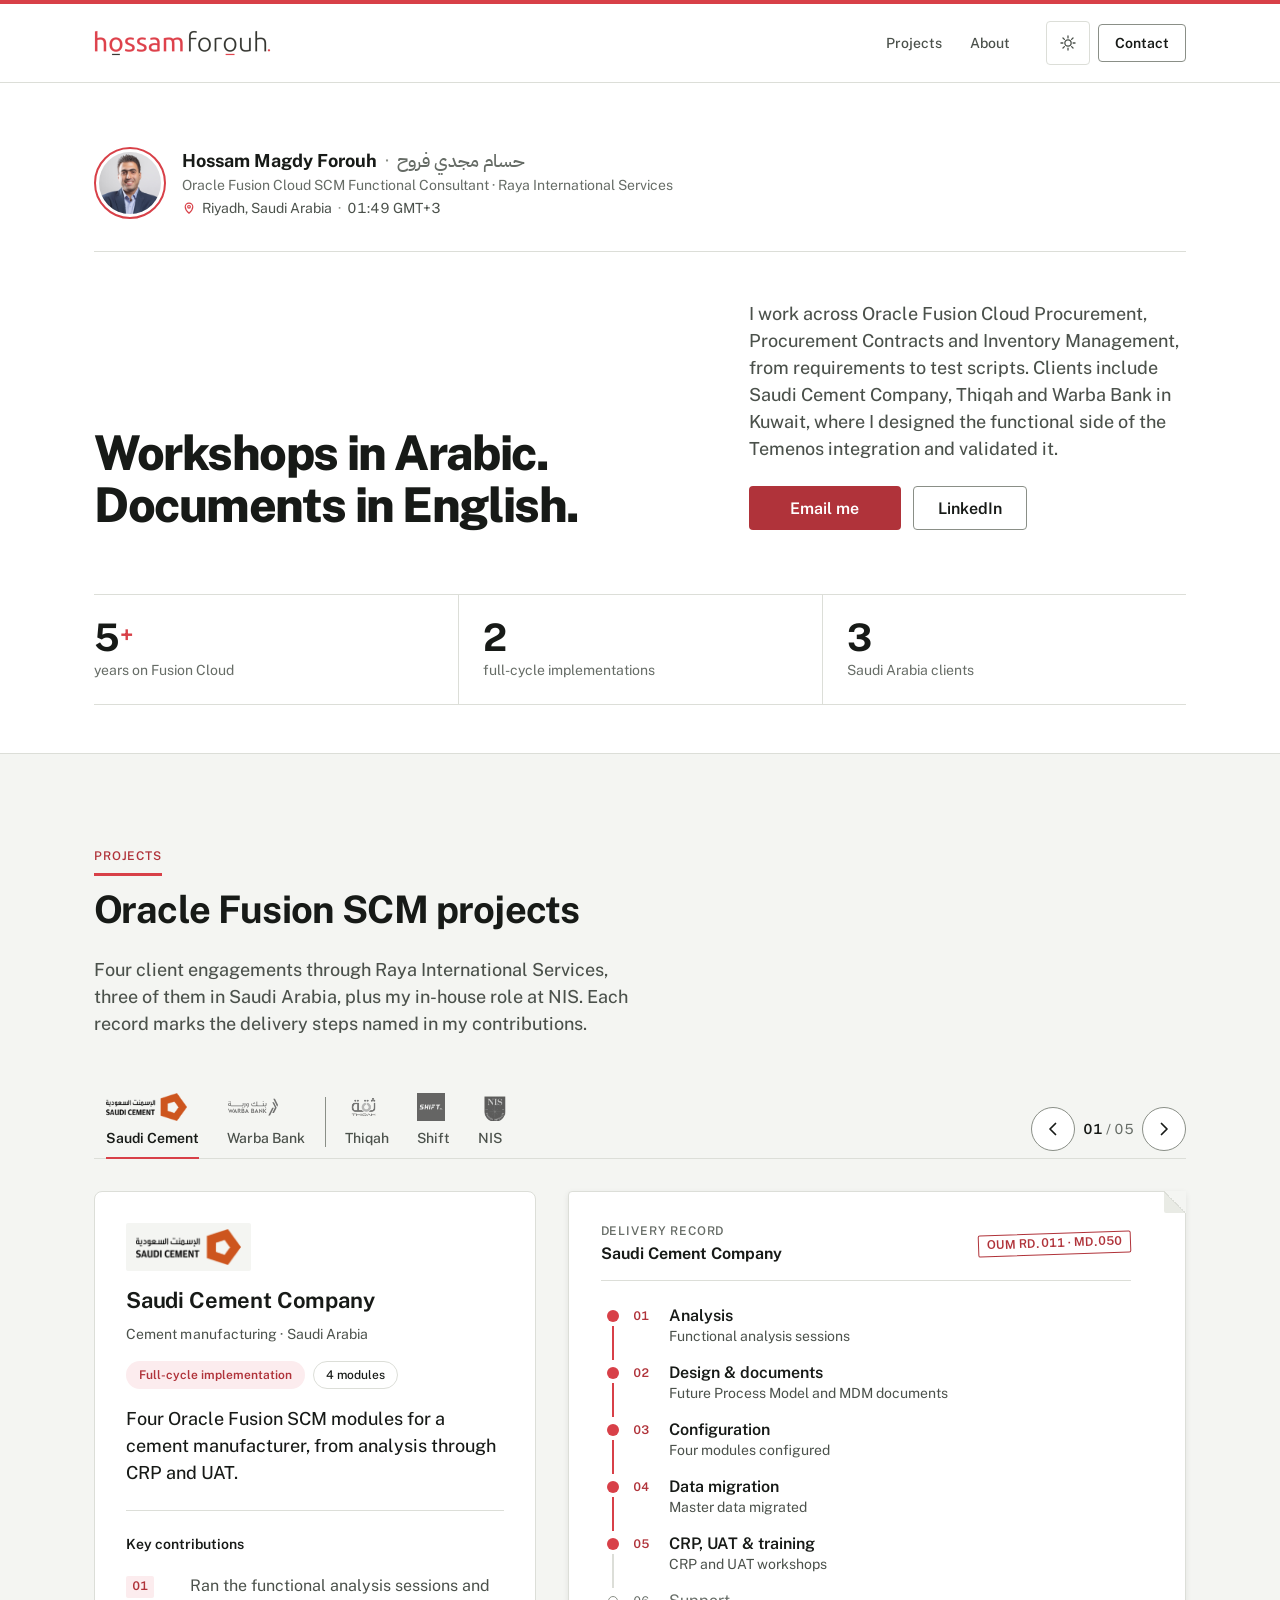
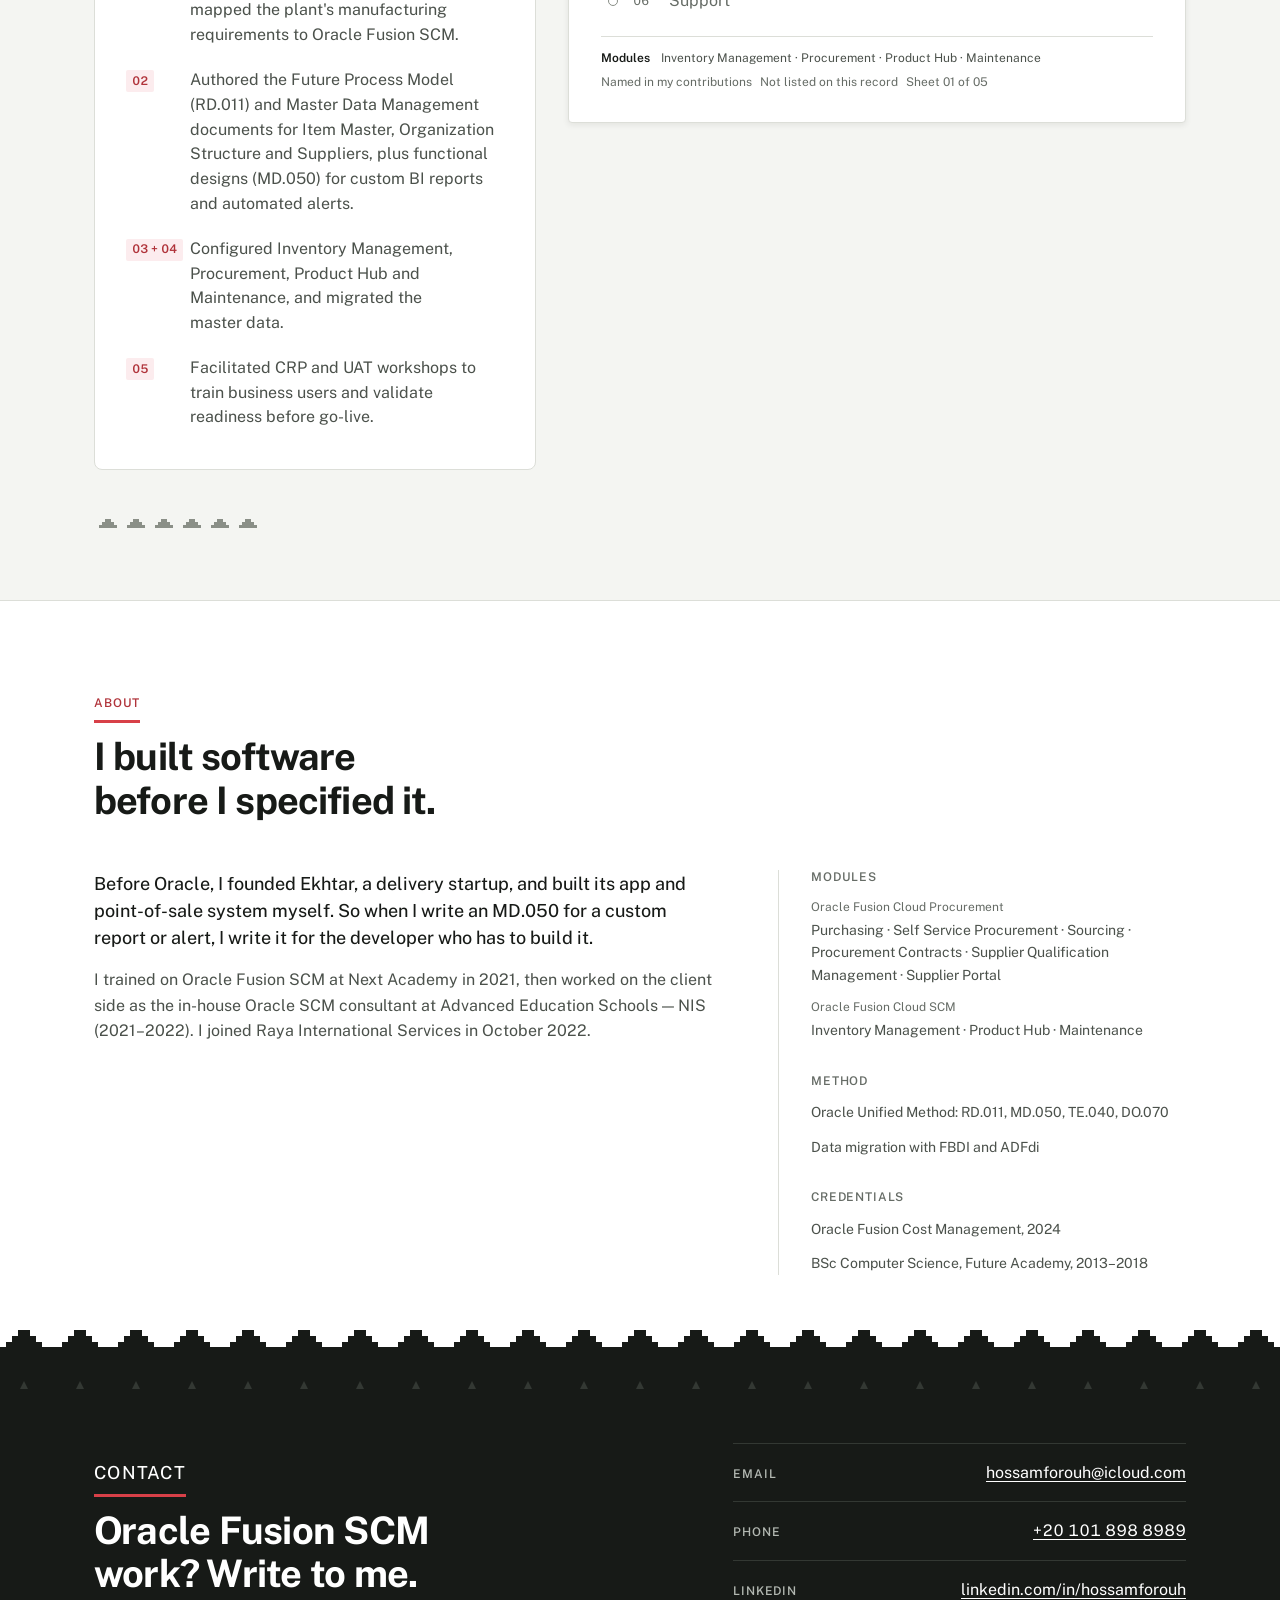
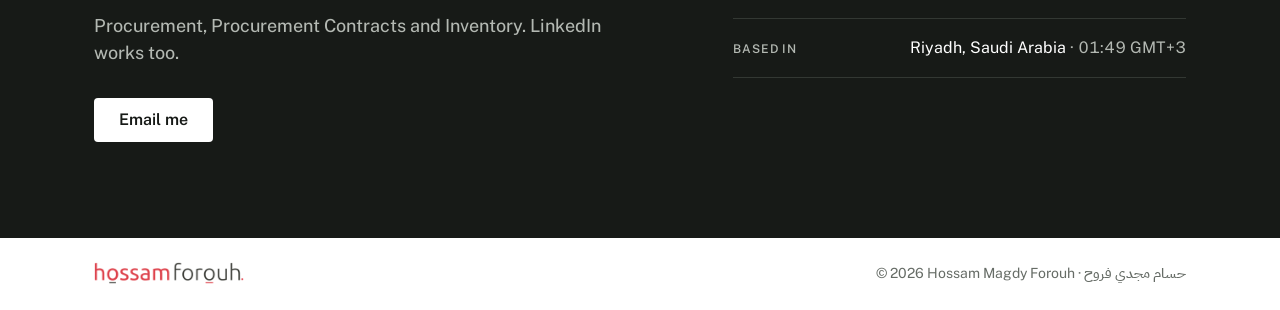
==== commit d0e8b5d2: "Polish the Projects showcase (four-agent panel)" ====
--- a/index.html
+++ b/index.html
@@ -45,7 +45,7 @@
 <link rel="preconnect" href="https://fonts.gstatic.com" crossorigin>
 <link rel="stylesheet" href="https://fonts.googleapis.com/css2?family=Public+Sans:wght@400..800&display=swap">
 <link rel="stylesheet" href="https://fonts.googleapis.com/css2?family=IBM+Plex+Sans+Arabic:wght@500&text=%D8%AD%D8%B3%D8%A7%D9%85%20%D9%85%D8%AC%D8%AF%D9%8A%20%D9%81%D8%B1%D9%88%D8%AD&display=swap">
-<link rel="stylesheet" href="styles.css?v=13">
+<link rel="stylesheet" href="styles.css?v=14">
 
 <a class="skip" href="#main">Skip to content</a>
 
@@ -133,7 +133,7 @@
       <div class="section-head">
         <p class="kicker">Projects</p>
         <h2>Oracle Fusion SCM projects</h2>
-        <p class="section-sub">Four client engagements through Raya International Services, three of them in Saudi Arabia, plus my in-house role at NIS.</p>
+        <p class="section-sub">Four client engagements through Raya International Services, three of them in Saudi Arabia, plus my in-house role at NIS. Each record marks the delivery steps named in my contributions.</p>
       </div>
 
       <!-- Projects showcase: one project at a time with JavaScript, all five stacked without it -->
@@ -183,14 +183,14 @@
                 <li class="pill is-full">Full-cycle implementation</li>
                 <li class="pill">4 modules</li>
               </ul>
-              <p class="show-line">Mapped a cement plant's manufacturing requirements to Oracle Fusion SCM, from analysis through CRP and UAT.</p>
+              <p class="show-line">Four Oracle Fusion SCM modules for a cement manufacturer, from analysis through CRP and UAT.</p>
             </header>
 
             <figure class="record" aria-label="Delivery record: Saudi Cement Company">
               <div class="record-head">
                 <p class="record-kicker">Delivery record</p>
                 <p class="record-client" aria-hidden="true">Saudi Cement Company</p>
-                <p class="record-stamp"><span class="visually-hidden">OUM documents: </span>RD.011 · MD.050</p>
+                <p class="record-stamp"><span class="stamp-k">OUM<span class="visually-hidden"> documents:</span></span> RD.011 · MD.050</p>
               </div>
               <ol class="path">
                 <li class="stop is-lit" data-step="1">
@@ -230,7 +230,7 @@
                 </li>
               </ol>
               <p class="record-modules"><span class="record-modules-k">Modules</span> Inventory Management · Procurement · Product Hub · Maintenance</p>
-              <figcaption class="record-legend"><span class="legend-dot" aria-hidden="true"></span>Lit = named in my scope of work</figcaption>
+              <figcaption class="record-legend"><span class="legend-item"><span class="legend-dot" aria-hidden="true"></span>Named in my contributions</span><span class="legend-item"><span class="legend-dot is-open" aria-hidden="true"></span>Not listed on this record</span><span class="record-folio" aria-hidden="true">Sheet 01 of 05</span></figcaption>
             </figure>
 
             <div class="show-body">
@@ -238,7 +238,7 @@
               <ul class="contribs">
                 <li data-steps="1"><span class="step-tag" aria-hidden="true">01</span><span>Ran the functional analysis sessions and mapped the plant's manufacturing requirements to Oracle Fusion SCM.</span></li>
                 <li data-steps="2"><span class="step-tag" aria-hidden="true">02</span><span>Authored the Future Process Model (RD.011) and Master Data Management documents for Item Master, Organization Structure and Suppliers, plus functional designs (MD.050) for custom BI reports and automated alerts.</span></li>
-                <li data-steps="3 4"><span class="step-tag" aria-hidden="true">03·04</span><span>Configured Inventory Management, Procurement, Product Hub and Maintenance, and migrated the master data.</span></li>
+                <li data-steps="3 4"><span class="step-tag" aria-hidden="true">03 + 04</span><span>Configured Inventory Management, Procurement, Product Hub and Maintenance, and migrated the master data.</span></li>
                 <li data-steps="5"><span class="step-tag" aria-hidden="true">05</span><span>Facilitated CRP and UAT workshops to train business users and validate readiness before go-live.</span></li>
               </ul>
             </div>
@@ -260,7 +260,7 @@
               <div class="record-head">
                 <p class="record-kicker">Delivery record</p>
                 <p class="record-client" aria-hidden="true">Warba Bank</p>
-                <p class="record-stamp"><span class="visually-hidden">OUM documents: </span>RD.011 · MD.050 · TE.040 · DO.070</p>
+                <p class="record-stamp"><span class="stamp-k">OUM<span class="visually-hidden"> documents:</span></span> RD.011 · MD.050 · TE.040 · DO.070</p>
               </div>
               <ol class="path">
                 <li class="stop is-lit" data-step="1">
@@ -300,16 +300,16 @@
                 </li>
               </ol>
               <p class="record-modules"><span class="record-modules-k">Modules</span> Self Service Procurement · Purchasing · Inventory Management · Sourcing · Supplier Qualification Management · Supplier Portal</p>
-              <figcaption class="record-legend"><span class="legend-dot" aria-hidden="true"></span>Lit = named in my scope of work</figcaption>
+              <figcaption class="record-legend"><span class="legend-item"><span class="legend-dot" aria-hidden="true"></span>Named in my contributions</span><span class="legend-item"><span class="legend-dot is-open" aria-hidden="true"></span>Not listed on this record</span><span class="record-folio" aria-hidden="true">Sheet 02 of 05</span></figcaption>
             </figure>
 
             <div class="show-body">
               <h4 class="show-label">Key contributions</h4>
               <ul class="contribs">
-                <li data-steps="1 5"><span class="step-tag" aria-hidden="true">01·05</span><span>Led functional analysis sessions and CRP workshops mapping banking requirements to Self Service Procurement, Purchasing and Inventory Management.</span></li>
+                <li data-steps="1 5"><span class="step-tag" aria-hidden="true">01 + 05</span><span>Led functional analysis sessions and CRP workshops mapping banking requirements to Self Service Procurement, Purchasing and Inventory Management.</span></li>
                 <li data-steps="2"><span class="step-tag" aria-hidden="true">02</span><span>Designed the Temenos integration functionally and validated the end-to-end data flow between the two systems.</span></li>
                 <li data-steps="2"><span class="step-tag" aria-hidden="true">02</span><span>Authored OUM documentation: RD.011, MD.050, TE.040 and DO.070.</span></li>
-                <li data-steps="5 6"><span class="step-tag" aria-hidden="true">05·06</span><span>Ran UAT and end-user training, then provided post-go-live support across the core SCM modules.</span></li>
+                <li data-steps="5 6"><span class="step-tag" aria-hidden="true">05 + 06</span><span>Ran UAT and end-user training, then provided post-go-live support across the core SCM modules.</span></li>
               </ul>
             </div>
           </article>
@@ -367,13 +367,13 @@
                 </li>
               </ol>
               <p class="record-modules"><span class="record-modules-k">Modules</span> Procurement Contracts · Self Service Procurement · Purchasing · Sourcing · Supplier Portal</p>
-              <figcaption class="record-legend"><span class="legend-dot" aria-hidden="true"></span>Lit = named in my scope of work</figcaption>
+              <figcaption class="record-legend"><span class="legend-item"><span class="legend-dot" aria-hidden="true"></span>Named in my contributions</span><span class="legend-item"><span class="legend-dot is-open" aria-hidden="true"></span>Not listed on this record</span><span class="record-folio" aria-hidden="true">Sheet 03 of 05</span></figcaption>
             </figure>
 
             <div class="show-body">
               <h4 class="show-label">Key contributions</h4>
               <ul class="contribs">
-                <li data-steps="2 3"><span class="step-tag" aria-hidden="true">02·03</span><span>Implemented Oracle Fusion Procurement Contracts and authored the setup documentation.</span></li>
+                <li data-steps="2 3"><span class="step-tag" aria-hidden="true">02 + 03</span><span>Implemented Oracle Fusion Procurement Contracts and authored the setup documentation.</span></li>
                 <li data-steps="6"><span class="step-tag" aria-hidden="true">06</span><span>Supported business users on Self Service Procurement, Purchasing and Supplier Portal, resolving configuration and process issues before they reached the business.</span></li>
               </ul>
             </div>
@@ -430,7 +430,7 @@
                 </li>
               </ol>
               <p class="record-modules"><span class="record-modules-k">Modules</span> Purchasing · Inventory Management</p>
-              <figcaption class="record-legend"><span class="legend-dot" aria-hidden="true"></span>Lit = named in my scope of work</figcaption>
+              <figcaption class="record-legend"><span class="legend-item"><span class="legend-dot" aria-hidden="true"></span>Named in my contributions</span><span class="legend-item"><span class="legend-dot is-open" aria-hidden="true"></span>Not listed on this record</span><span class="record-folio" aria-hidden="true">Sheet 04 of 05</span></figcaption>
             </figure>
 
             <div class="show-body">
@@ -495,16 +495,16 @@
                 </li>
               </ol>
               <p class="record-modules"><span class="record-modules-k">Modules</span> Self Service Procurement · Purchasing · Inventory Management · Maintenance</p>
-              <figcaption class="record-legend"><span class="legend-dot" aria-hidden="true"></span>Lit = named in my scope of work</figcaption>
+              <figcaption class="record-legend"><span class="legend-item"><span class="legend-dot" aria-hidden="true"></span>Named in my contributions</span><span class="legend-item"><span class="legend-dot is-open" aria-hidden="true"></span>Not listed on this record</span><span class="record-folio" aria-hidden="true">Sheet 05 of 05</span></figcaption>
             </figure>
 
             <div class="show-body">
               <h4 class="show-label">Key contributions</h4>
               <ul class="contribs">
                 <li data-steps="1"><span class="step-tag" aria-hidden="true">01</span><span>Analyzed and documented business requirements for Self Service Procurement, Purchasing and Inventory Management.</span></li>
+                <li data-steps="3"><span class="step-tag" aria-hidden="true">03</span><span>Implemented Oracle Fusion Maintenance to digitize tracking and preventative maintenance of school assets and facility equipment.</span></li>
                 <li data-steps="5"><span class="step-tag" aria-hidden="true">05</span><span>Tested and validated custom reports so management had accurate data for decisions and inventory control.</span></li>
-                <li data-steps="3"><span class="step-tag" aria-hidden="true">03</span><span>Implemented Oracle Fusion Maintenance to digitize tracking and preventative maintenance of school assets and facility equipment.</span></li>
-                <li data-steps="5 6"><span class="step-tag" aria-hidden="true">05·06</span><span>Provided ongoing functional support and end-user training to drive adoption.</span></li>
+                <li data-steps="5 6"><span class="step-tag" aria-hidden="true">05 + 06</span><span>Provided ongoing functional support and end-user training to drive adoption.</span></li>
               </ul>
             </div>
           </article>
--- a/styles.css
+++ b/styles.css
@@ -526,6 +526,18 @@
 .sidenote h3 { margin-bottom: var(--s-3); }
 .sidenote h3.mt { margin-top: var(--s-6); }
 .sidenote-text { font-size: var(--fs-small); }
+/* Family name on its own quiet line above the module names */
+.sidenote-group { display: block; font-size: var(--fs-caption); color: var(--muted); margin-bottom: 2px; }
+.sidenote-text + .sidenote-text { margin-top: var(--s-3); }
+
+/* About, desktop only: grid follows the reading measure, the reference column gets
+   a hairline edge, and the story paragraph reads first. Stacked layout keeps the
+   existing border-top from the 1000px query. */
+@media (min-width: 1001px) {
+  #about .two-col { grid-template-columns: minmax(0, var(--measure)) minmax(0, 1fr); }
+  #about .sidenote { border-left: 1px solid var(--rule); padding-left: var(--s-6); }
+  #about .prose p:first-child { font-size: var(--fs-lead); line-height: var(--lh-lead); font-weight: var(--w-lead); color: var(--ink); }
+}
 
 /* --------------------------------------------------------------------------
    10. FILTER CHIPS
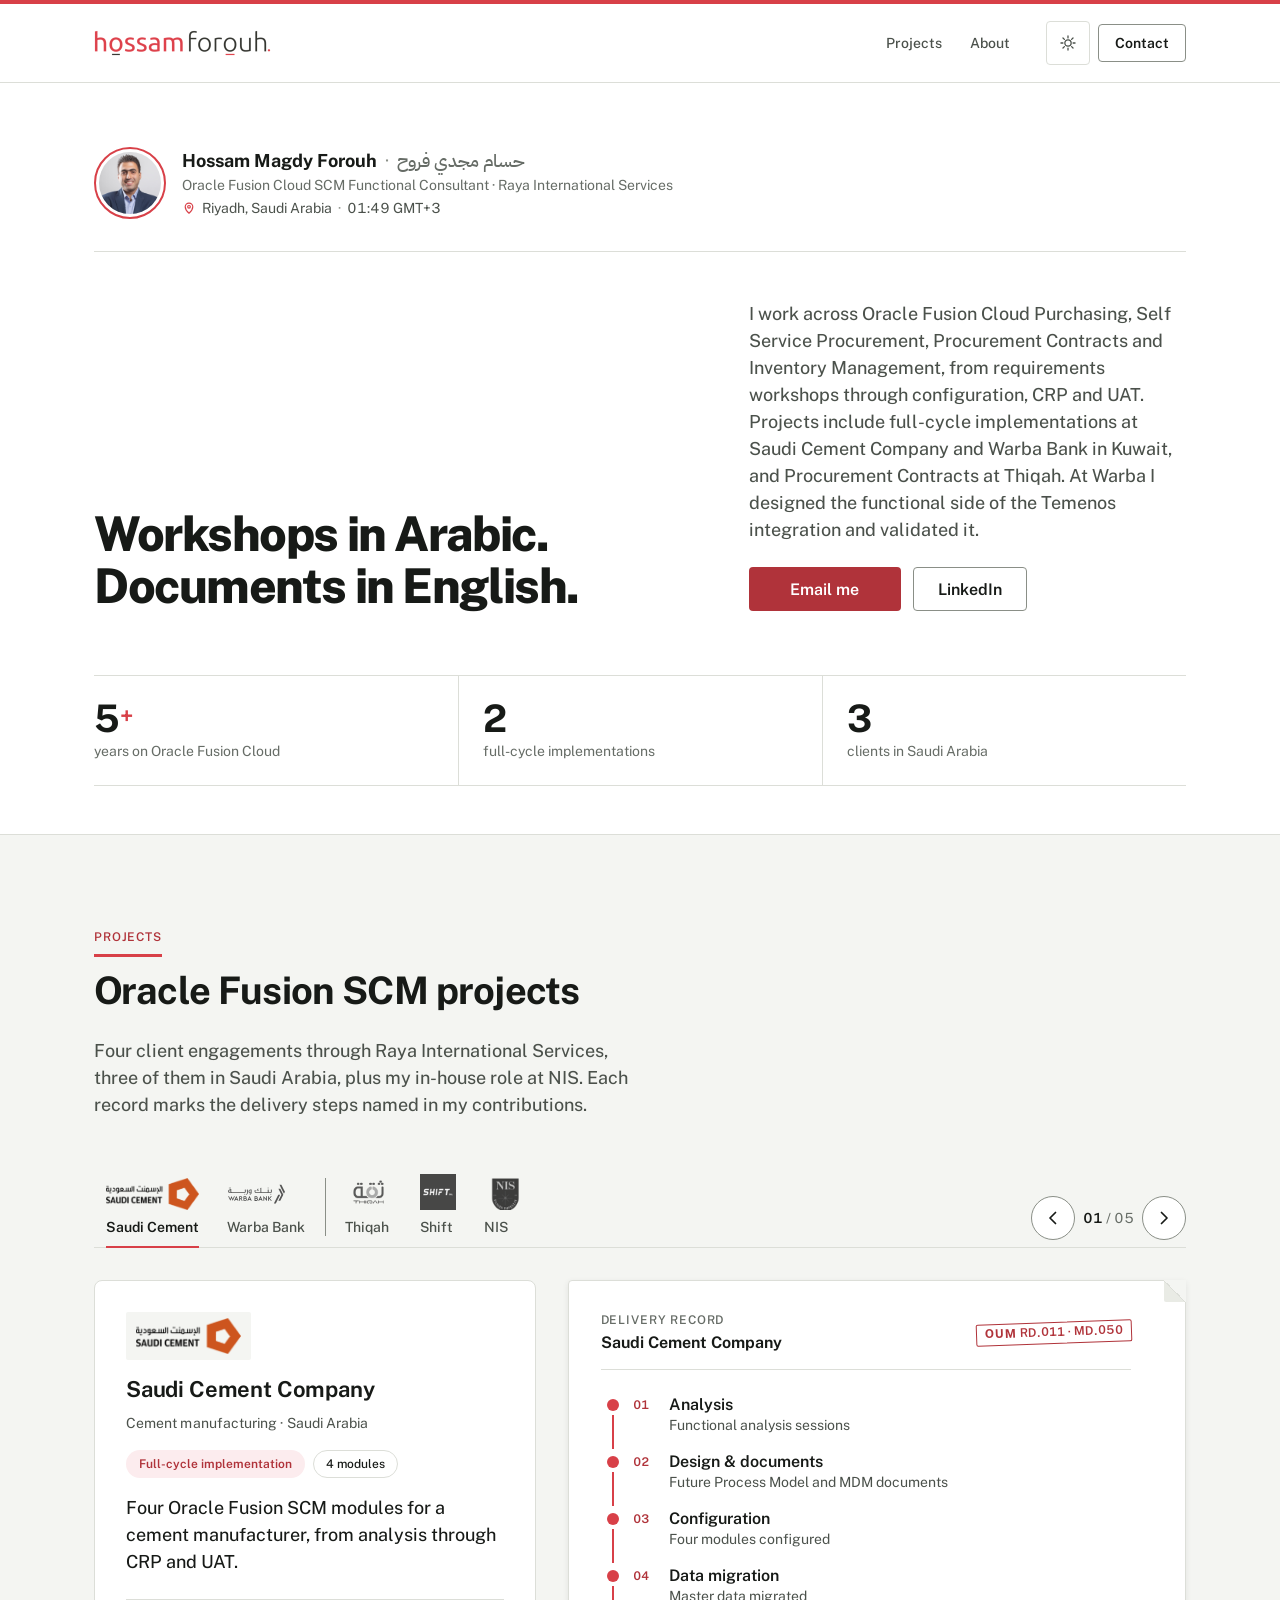
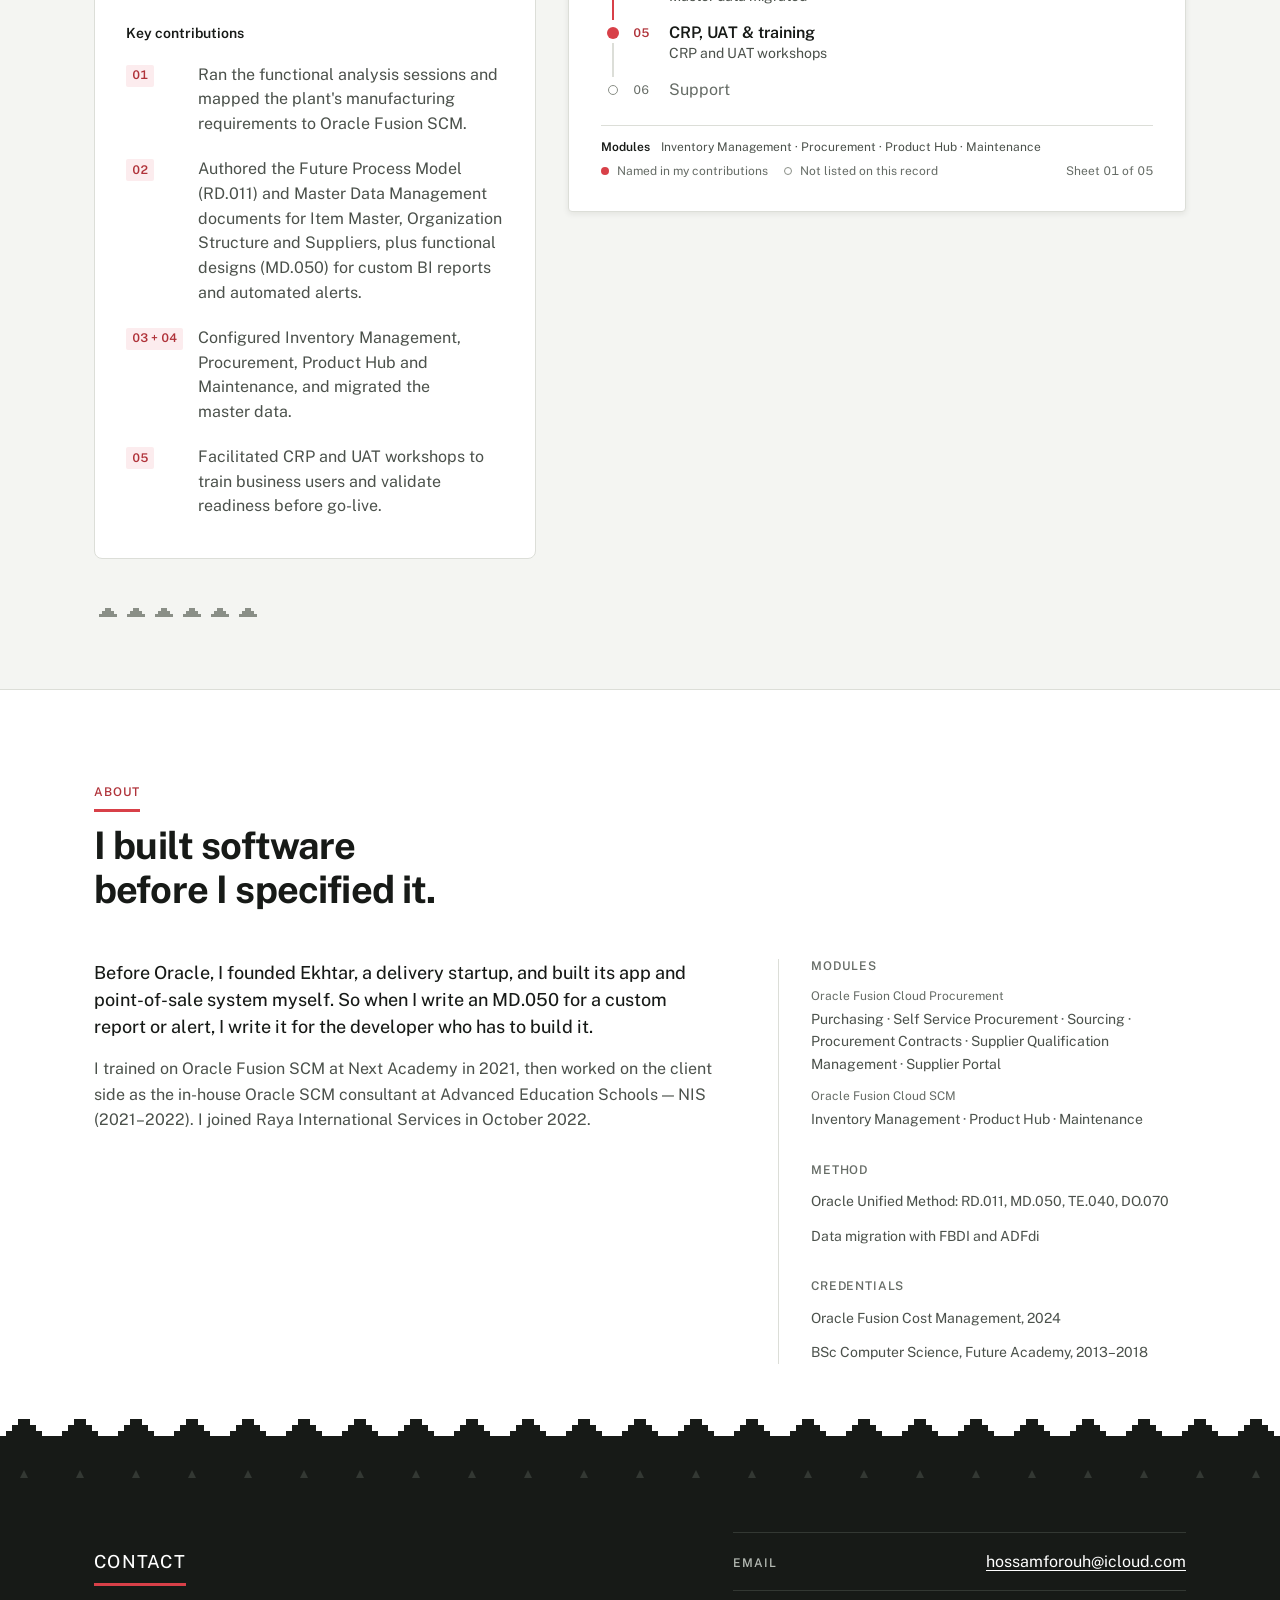
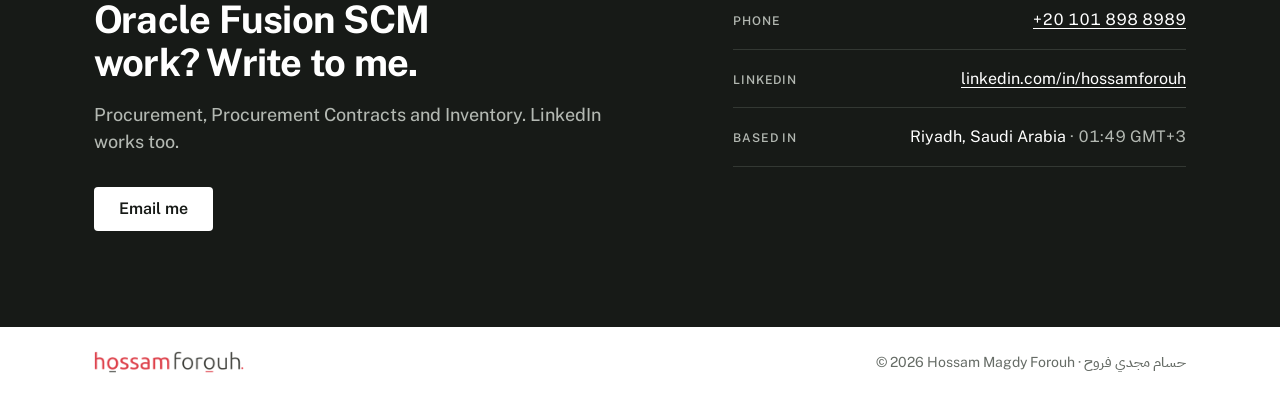
==== commit 28a82d49: "Refine the hero section (four-agent panel)" ====
--- a/index.html
+++ b/index.html
@@ -45,7 +45,7 @@
 <link rel="preconnect" href="https://fonts.gstatic.com" crossorigin>
 <link rel="stylesheet" href="https://fonts.googleapis.com/css2?family=Public+Sans:wght@400..800&display=swap">
 <link rel="stylesheet" href="https://fonts.googleapis.com/css2?family=IBM+Plex+Sans+Arabic:wght@500&text=%D8%AD%D8%B3%D8%A7%D9%85%20%D9%85%D8%AC%D8%AF%D9%8A%20%D9%81%D8%B1%D9%88%D8%AD&display=swap">
-<link rel="stylesheet" href="styles.css?v=14">
+<link rel="stylesheet" href="styles.css?v=15">
 
 <a class="skip" href="#main">Skip to content</a>
 
@@ -87,7 +87,7 @@
         </figure>
         <div class="identity-text">
           <p class="identity-name">Hossam Magdy Forouh <span class="name-sep" aria-hidden="true">·</span> <span class="identity-ar" lang="ar" dir="rtl">حسام مجدي فروح</span></p>
-          <p class="identity-role">Oracle Fusion Cloud SCM Functional Consultant · Raya International Services</p>
+          <p class="identity-role"><span class="role-title">Oracle Fusion Cloud SCM Functional Consultant</span> <span class="role-org"><span class="role-sep" aria-hidden="true">·</span> Raya International Services</span></p>
           <p class="identity-place">
             <svg class="place-ico" viewBox="0 0 24 24" aria-hidden="true"><path d="M12 21s-6.5-5.6-6.5-11a6.5 6.5 0 0 1 13 0c0 5.4-6.5 11-6.5 11Z"/><circle cx="12" cy="10" r="2.3"/></svg>
             Riyadh, Saudi Arabia <span class="place-sep" aria-hidden="true">·</span> <time class="local-time">GMT+3</time>
@@ -100,27 +100,24 @@
         <h1><span class="visually-hidden">Hossam Magdy Forouh: </span><span class="intro-line">Workshops in Arabic.</span> <span class="intro-line">Documents in English.</span></h1>
         <div class="intro-side">
           <p class="intro-text">
-            I work across Oracle Fusion Cloud Procurement, Procurement Contracts and Inventory
-            Management, from requirements to test scripts. Clients include Saudi Cement Company,
-            Thiqah and Warba Bank in Kuwait, where I designed the functional side of the Temenos
-            integration and validated it.
+            I work across Oracle Fusion Cloud Purchasing, Self Service Procurement, Procurement
+            Contracts and Inventory Management, from requirements workshops through configuration,
+            CRP and UAT. Projects include full-cycle implementations at Saudi Cement Company and
+            Warba Bank in Kuwait, and Procurement Contracts at Thiqah. At Warba I designed the
+            functional side of the Temenos integration and validated it.
           </p>
           <div class="intro-actions">
             <a class="btn btn-primary" href="mailto:hossamforouh@icloud.com?subject=Oracle%20Fusion%20SCM">Email me</a>
             <a class="btn btn-ghost" id="linkedin-hero" href="https://www.linkedin.com/in/hossamforouh" target="_blank" rel="noopener">LinkedIn<span class="visually-hidden"> (opens in new tab)</span></a>
-            <a class="btn btn-ghost cv-link" id="cv-hero" hidden
-               href="cv.pdf" download="Hossam-Forouh-Oracle-Fusion-SCM-Consultant-CV.pdf">
-              <svg class="btn-ico" viewBox="0 0 24 24" aria-hidden="true"><path d="M12 3.5v11"/><path d="m7.5 10.5 4.5 4.5 4.5-4.5"/><path d="M4.5 16.5v2a2 2 0 0 0 2 2h11a2 2 0 0 0 2-2v-2"/></svg> Download CV
-            </a>
           </div>
         </div>
       </div>
 
       <!-- Proof: three numbers across the full width -->
       <ul class="scope">
-        <li><span class="scope-n">5<span>+</span></span> years on Fusion Cloud</li>
+        <li><span class="scope-n">5<span>+</span></span> years on Oracle Fusion Cloud</li>
         <li><span class="scope-n">2</span> full-cycle implementations</li>
-        <li><span class="scope-n">3</span> Saudi Arabia clients</li>
+        <li><span class="scope-n">3</span> clients in Saudi Arabia</li>
       </ul>
 
     </div>
@@ -647,5 +644,5 @@
 </footer>
 
 <p class="visually-hidden" id="copy-status" aria-live="polite"></p>
-<script src="script.js?v=7"></script>
+<script src="script.js?v=8"></script>
 </html>
--- a/styles.css
+++ b/styles.css
@@ -608,11 +608,14 @@
 .show-tab:hover { color: var(--ink); }
 .show-tab[aria-selected="true"] { color: var(--ink); font-weight: var(--w-semibold); }
 
+/* One height per tab: square marks get more height so they read the same size as wide ones */
+.show-tab { --logo-h: 32px; }
+:is(#tab-thiqah, #tab-shift, #tab-nis) { --logo-h: 36px; }
 .show-tab-logo {
   display: block;
-  height: 28px; width: auto; max-width: 96px;
+  height: var(--logo-h); width: auto; max-width: 96px;
   object-fit: contain; object-position: left center;
-  filter: grayscale(1); opacity: .7;
+  filter: grayscale(1); opacity: .85;
   transition: filter var(--t-base) var(--ease), opacity var(--t-base) var(--ease);
 }
 .show-tab:hover .show-tab-logo,
@@ -753,7 +756,7 @@
 /* Key contributions: numbered step tags, no check icons, no red dash */
 .contribs { display: flex; flex-direction: column; gap: var(--s-1); }
 .contribs li {
-  display: grid; grid-template-columns: 52px minmax(0, 1fr); gap: var(--s-3);
+  display: grid; grid-template-columns: 60px minmax(0, 1fr); gap: var(--s-3);
   margin-inline: calc(-1 * var(--s-2)); padding: var(--s-2);
   border-radius: var(--r-md);
   font-size: var(--fs-body); line-height: 1.55; text-wrap: pretty;
@@ -819,6 +822,8 @@
   font-variant-numeric: tabular-nums; white-space: nowrap;
   transform: rotate(-2deg);
 }
+/* The method name, visible, so the codes read as OUM deliverables and not serial numbers */
+.stamp-k { font-weight: var(--w-bold); letter-spacing: var(--tracking-label); }
 
 /* The path: six stops, always all six, in the same order */
 .path { margin: var(--s-5) 0; }
@@ -901,11 +906,18 @@
 }
 .record-modules-k { margin-right: var(--s-2); font-weight: var(--w-semibold); color: var(--ink); }
 .record-legend {
-  display: flex; align-items: center; gap: var(--s-2);
+  display: flex; flex-wrap: wrap; align-items: center;
+  column-gap: var(--s-4); row-gap: var(--s-1);
   margin-top: var(--s-2);
   font-size: var(--fs-caption); line-height: var(--lh-label); color: var(--muted);
 }
+/* Each sample stays with its words when the legend wraps */
+.legend-item { display: inline-flex; align-items: center; gap: var(--s-2); }
 .legend-dot { flex: none; width: 8px; height: 8px; border-radius: 50%; background: var(--brand); }
+/* Unlit sample: the same hollow solid dot the path uses (dashed stays the Temenos branch) */
+.legend-dot.is-open { background: var(--surface); border: 1.5px solid var(--rule-strong); }
+/* Sheet number: static, echoes the 01 / 05 counter, works without JavaScript */
+.record-folio { margin-left: auto; font-variant-numeric: tabular-nums; white-space: nowrap; }
 
 /* ---- Two-way highlight: stop <-> bullet (pointer only, no extra tab stops) */
 @media (hover: hover) {
@@ -956,6 +968,11 @@
 :root[data-theme="dark"] .show-tab-logo {
   box-sizing: content-box; padding: 2px 4px;
   background: var(--logo-plate); border-radius: var(--r-sm);
+}
+
+/* ---- Sticky sheet: travels beside long contribution lists (two columns only) */
+@media (min-width: 761px) and (min-height: 720px) {
+  .record { position: sticky; top: calc(var(--h-masthead) + var(--s-5)); align-self: start; }
 }
 
 /* ---- Responsive --------------------------------------------------------- */
@@ -976,7 +993,7 @@
   }
   .show-tabs::-webkit-scrollbar { display: none; }
   .show-tab { flex: 0 0 auto; }
-  .show-tab-logo { height: 24px; max-width: 72px; }
+  .show-tab-logo { height: calc(var(--logo-h) * .85); max-width: 80px; }
   #engagements .show-tab:focus-visible { outline-offset: -2px; }
 }
 
@@ -1080,7 +1097,7 @@
   .show-bar, .show-pager { display: none !important; }
   .show + .show { margin-top: var(--s-6); padding-top: var(--s-6); border-top: 1px solid var(--rule); }
   .show { break-inside: avoid; }
-  .record { box-shadow: none; }
+  .record { box-shadow: none; position: relative; }
 }
 
 /* --------------------------------------------------------------------------
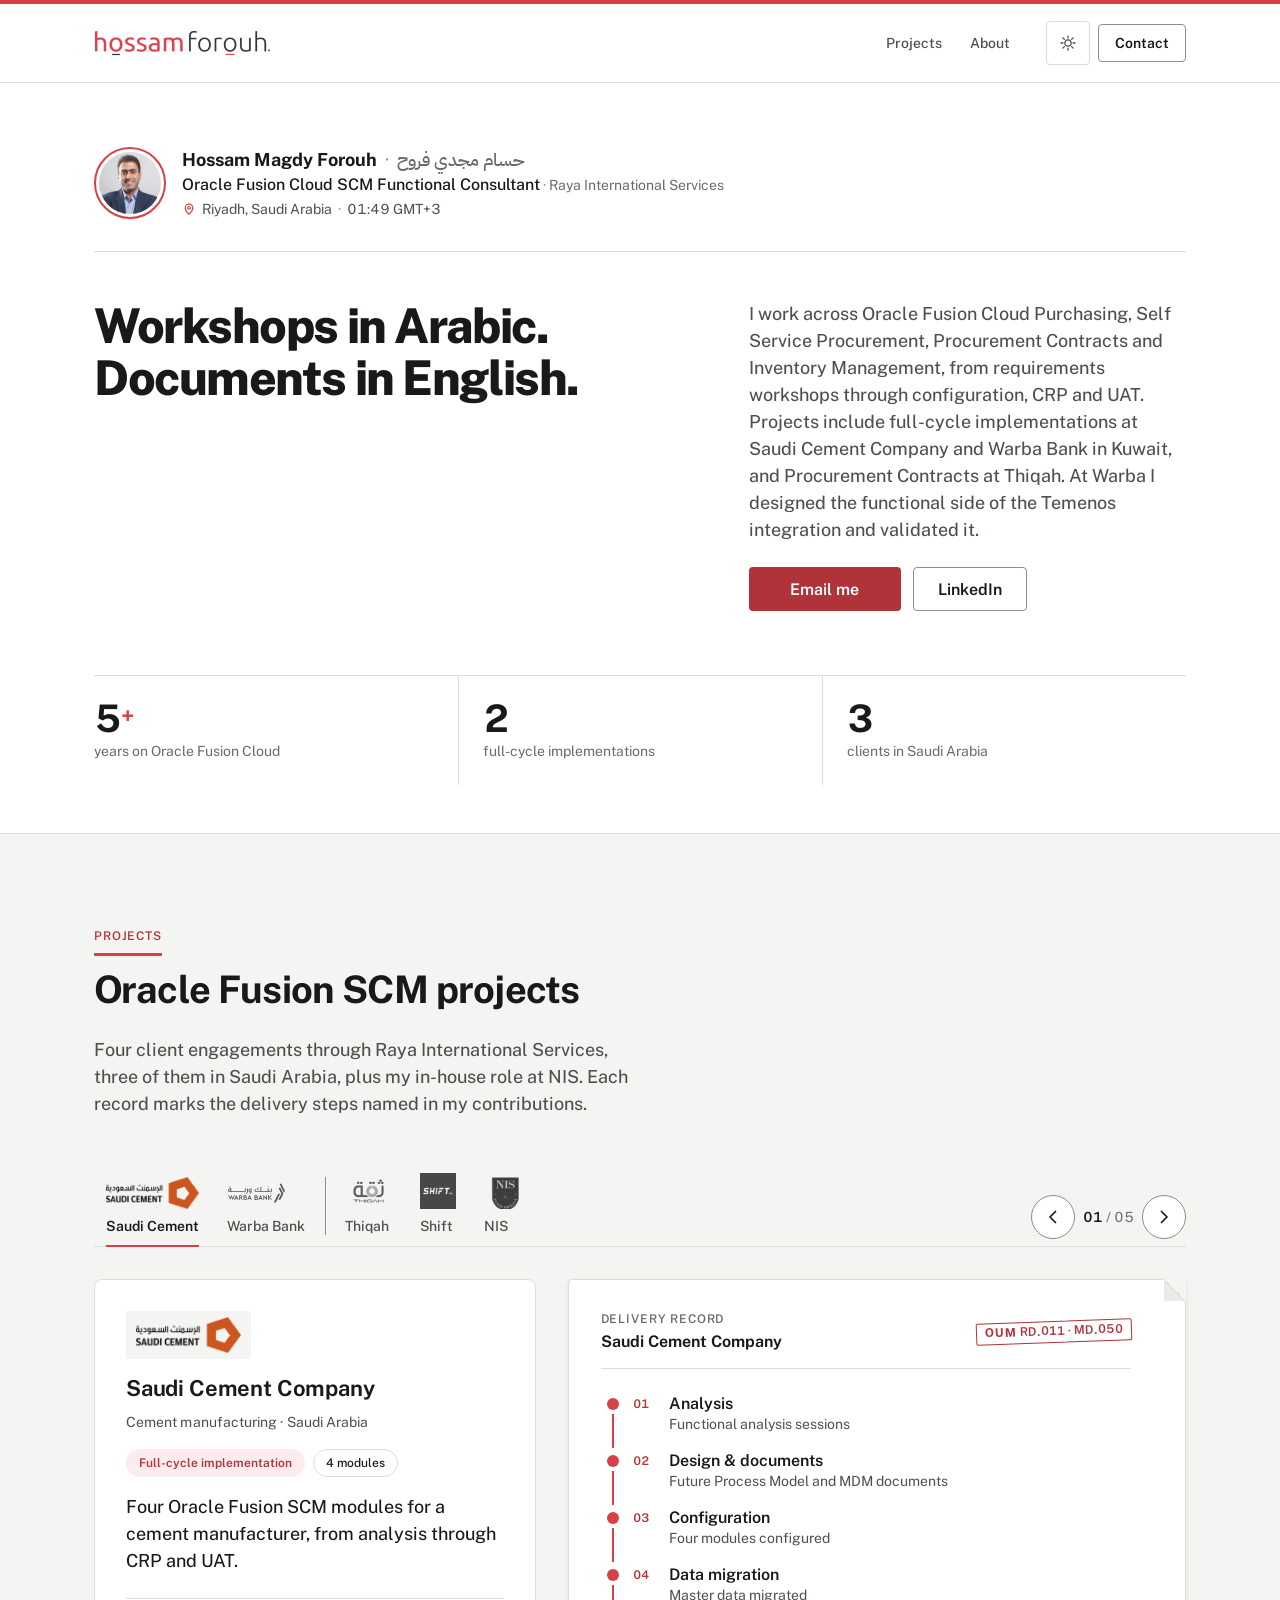
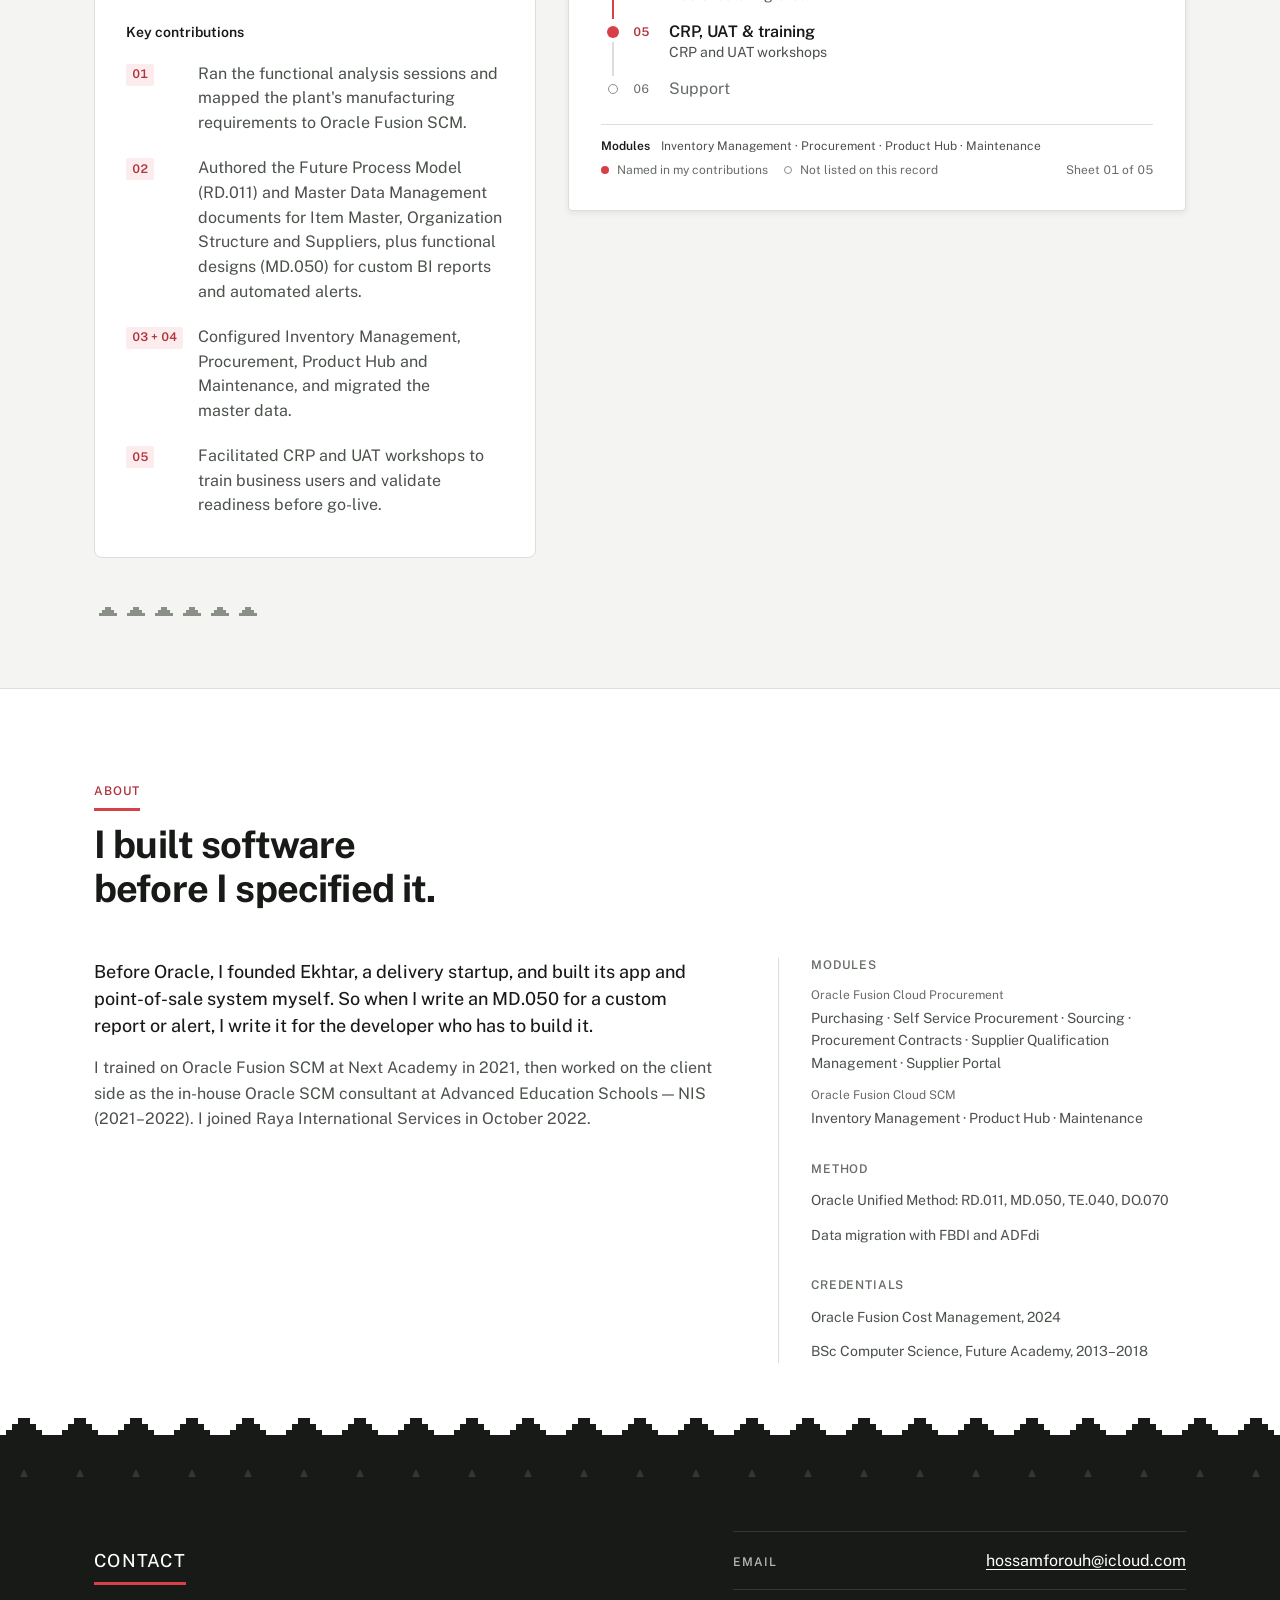
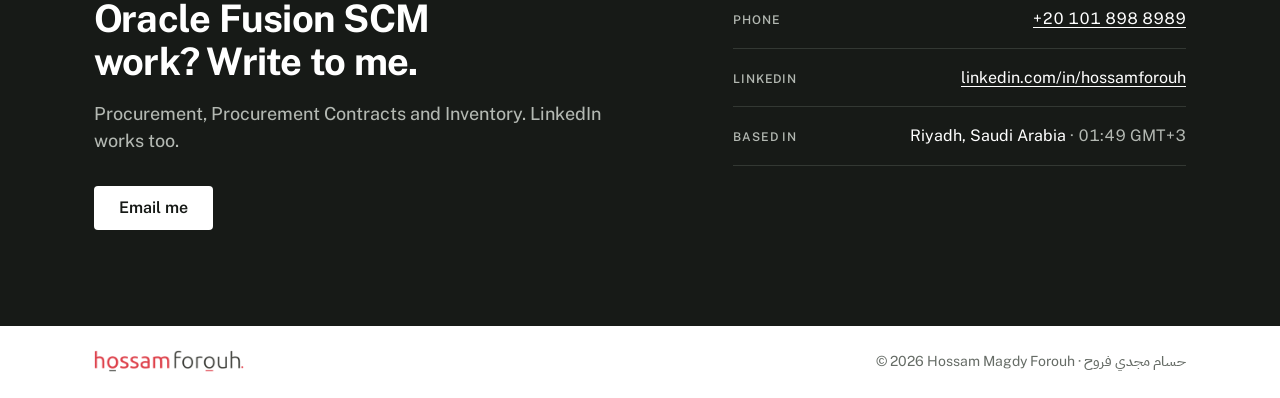
==== commit e7be068c: "Refine the contact section and footer (four-agent panel)" ====
--- a/index.html
+++ b/index.html
@@ -45,7 +45,7 @@
 <link rel="preconnect" href="https://fonts.gstatic.com" crossorigin>
 <link rel="stylesheet" href="https://fonts.googleapis.com/css2?family=Public+Sans:wght@400..800&display=swap">
 <link rel="stylesheet" href="https://fonts.googleapis.com/css2?family=IBM+Plex+Sans+Arabic:wght@500&text=%D8%AD%D8%B3%D8%A7%D9%85%20%D9%85%D8%AC%D8%AF%D9%8A%20%D9%81%D8%B1%D9%88%D8%AD&display=swap">
-<link rel="stylesheet" href="styles.css?v=15">
+<link rel="stylesheet" href="styles.css?v=16">
 
 <a class="skip" href="#main">Skip to content</a>
 
@@ -575,10 +575,10 @@
         </div>
       </div>
       <ul class="contact-list">
-        <li><span class="cl-label">Email</span><a href="mailto:hossamforouh@icloud.com">hossamforouh@icloud.com</a></li>
+        <li><span class="cl-label">Email</span><a href="mailto:hossamforouh@icloud.com?subject=Oracle%20Fusion%20SCM%20-%20via%20portfolio">hossamforouh@icloud.com</a></li>
         <li><span class="cl-label">Phone</span><a href="tel:+201018988989">+20 101 898 8989</a></li>
         <li><span class="cl-label">LinkedIn</span><a href="https://www.linkedin.com/in/hossamforouh" target="_blank" rel="noopener">linkedin.com/in/hossamforouh<span class="visually-hidden"> (opens in new tab)</span></a></li>
-        <li><span class="cl-label">Based in</span><span class="cl-plain">Riyadh, Saudi Arabia <span class="cl-time">· <time class="local-time">GMT+3</time></span></span></li>
+        <li><span class="cl-label">Based in</span><span class="cl-plain">Riyadh, Saudi Arabia <span class="cl-time">· <time class="local-time" data-weekday>GMT+3</time></span></span></li>
       </ul>
     </div>
   </section>
@@ -639,10 +639,10 @@
 <footer class="colophon">
   <div class="wrap colophon-inner">
     <p><img class="wordmark wordmark-light" src="logo.png" alt="" width="354" height="52" loading="lazy"><img class="wordmark wordmark-dark" src="logo-dark.png" alt="" width="354" height="52" loading="lazy"></p>
-    <p>© 2026 Hossam Magdy Forouh · <span class="colophon-ar" lang="ar" dir="rtl">حسام مجدي فروح</span></p>
+    <p>© <span class="copy-year">2026</span> Hossam Magdy Forouh · <span class="colophon-ar" lang="ar" dir="rtl">حسام مجدي فروح</span></p>
   </div>
 </footer>
 
 <p class="visually-hidden" id="copy-status" aria-live="polite"></p>
-<script src="script.js?v=8"></script>
+<script src="script.js?v=9"></script>
 </html>
--- a/styles.css
+++ b/styles.css
@@ -429,7 +429,7 @@
    -------------------------------------------------------------------------- */
 .intro { padding-block: var(--s-8) var(--s-7); }
 
-/* Identity row: photo + name + role, availability pushed to the far edge. */
+/* Identity row: photo, name, role and place read as one unit. */
 .identity {
   display: flex; align-items: center; gap: var(--s-4);
   padding-bottom: var(--s-6); margin-bottom: var(--s-7);
@@ -438,6 +438,10 @@
 .identity-text { display: flex; flex-direction: column; gap: 2px; min-width: 0; }
 .identity-name { font-size: var(--fs-lead); font-weight: var(--w-bold); color: var(--ink); line-height: var(--lh-snug); }
 .identity-role { font-size: var(--fs-small); color: var(--muted); line-height: var(--lh-snug); }
+/* The title is what a recruiter screens for: ink and body size, but lighter than the name. */
+.role-title { font-size: var(--fs-body); font-weight: var(--w-medium); color: var(--ink); }
+.role-org { white-space: nowrap; }
+.role-sep { color: var(--rule-strong); }
 
 /* Arabic name: same weight as the English, set in a face drawn for Arabic. */
 .identity-ar {
@@ -458,15 +462,6 @@
 }
 .place-sep { color: var(--rule-strong); }
 .local-time { font-variant-numeric: tabular-nums; }
-
-.availability {
-  display: inline-flex; align-items: center; gap: var(--s-2);
-  margin-left: auto; padding: var(--s-1) var(--s-3);
-  border: 1px solid var(--rule); border-radius: var(--r-pill);
-  font-size: var(--fs-small); font-weight: var(--w-semibold); color: var(--ok);
-  white-space: nowrap;
-}
-.dot { width: 8px; height: 8px; border-radius: var(--r-pill); background: var(--ok); }
 
 /* Portrait: small, with a thin brand-red ring set off by a gap of page colour. */
 .portrait {
@@ -483,10 +478,10 @@
 }
 .portrait[hidden] { display: none; }
 
-/* Headline left, supporting line and actions right, both sitting on one baseline. */
+/* Headline left, supporting line and actions right, both starting on one top line. */
 .intro-grid {
   display: grid; grid-template-columns: minmax(0, 1.35fr) minmax(0, 1fr);
-  gap: var(--s-8); align-items: end;
+  gap: var(--s-8); align-items: start;
 }
 .intro h1 {
   font-size: clamp(2.5rem, 4.2vw, 3rem); font-weight: var(--w-black);
@@ -505,7 +500,7 @@
 .scope {
   display: grid; grid-template-columns: repeat(3, minmax(0, 1fr));
   margin-top: var(--s-8);
-  border-top: 1px solid var(--rule); border-bottom: 1px solid var(--rule);
+  border-top: 1px solid var(--rule);
 }
 .scope li {
   display: flex; flex-direction: column; gap: var(--s-1);
@@ -517,6 +512,7 @@
 .scope-n {
   font-size: var(--fs-h2); font-weight: var(--w-bold); color: var(--ink);
   letter-spacing: var(--tracking-tight); line-height: 1;
+  font-variant-numeric: tabular-nums;
 }
 .scope-n span { color: var(--brand); font-size: .6em; vertical-align: .35em; margin-left: 1px; }
 
@@ -1170,6 +1166,12 @@
   .sidenote { border-top: 1px solid var(--rule); padding-top: var(--s-5); }
 }
 
+/* Role line: employer drops to its own line before it can split. */
+@media (max-width: 760px) {
+  .role-org { display: block; }
+  .role-sep { display: none; }
+}
+
 @media (max-width: 860px) {
   /* The nav becomes a scrolling section rail rather than disappearing. */
   .masthead-inner { flex-wrap: wrap; justify-content: space-between; }
@@ -1187,16 +1189,19 @@
   .intro-actions { display: grid; grid-template-columns: repeat(2, minmax(0, 1fr)); }
   .intro-actions .btn-primary { min-width: 0; }
   .mainnav { display: none; }
-  .identity { flex-wrap: wrap; row-gap: var(--s-3); margin-bottom: var(--s-5); padding-bottom: var(--s-5); }
+  .identity { flex-wrap: wrap; align-items: flex-start; row-gap: var(--s-3); margin-bottom: var(--s-5); padding-bottom: var(--s-5); }
   .portrait { width: 60px; height: 60px; }
-  .availability { margin-left: 0; order: 3; }
+  /* Time on its own line, indented past the pin (14px icon + 6px gap) */
+  .place-sep { display: none; }
+  .identity-place .local-time { flex-basis: 100%; padding-left: 20px; }
+  .intro-text { font-size: var(--fs-body); line-height: var(--lh-lead); }
   .identity-text { flex: 1; }
   .identity-ar { display: block; text-align: left; }
   .name-sep { display: none; }
   .contact::after { top: var(--s-4); }
   .contact-list li { flex-direction: column; align-items: flex-start; gap: var(--s-1); }
   .scope { grid-template-columns: minmax(0, 1fr); margin-top: var(--s-7); }
-  .scope li { flex-direction: row; align-items: baseline; gap: var(--s-3); padding: var(--s-3) 0; }
+  .scope li { display: grid; grid-template-columns: 2.5rem minmax(0, 1fr); align-items: baseline; column-gap: var(--s-3); padding: var(--s-3) 0; }
   .scope li + li { border-left: 0; border-top: 1px solid var(--rule); }
   .masthead-inner { gap: var(--s-2); }
   :root { --h-wordmark: 20px; }
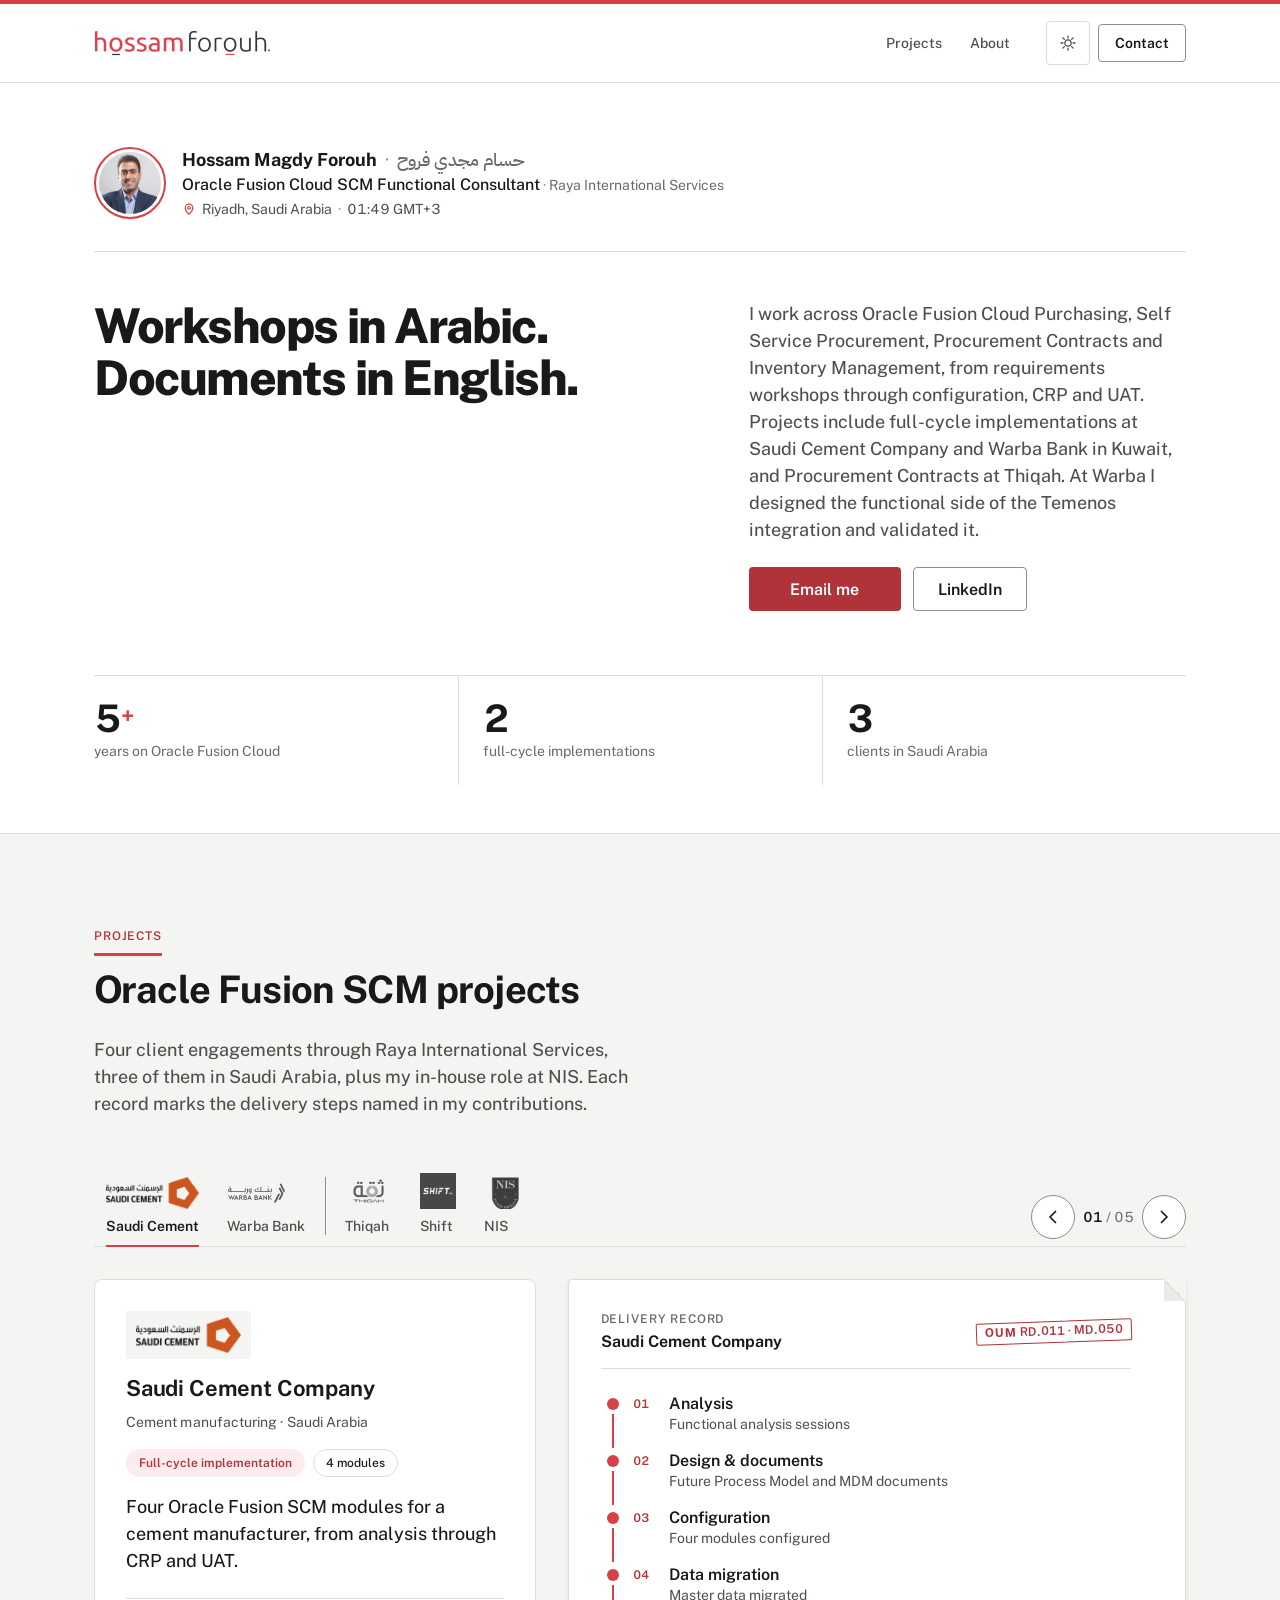
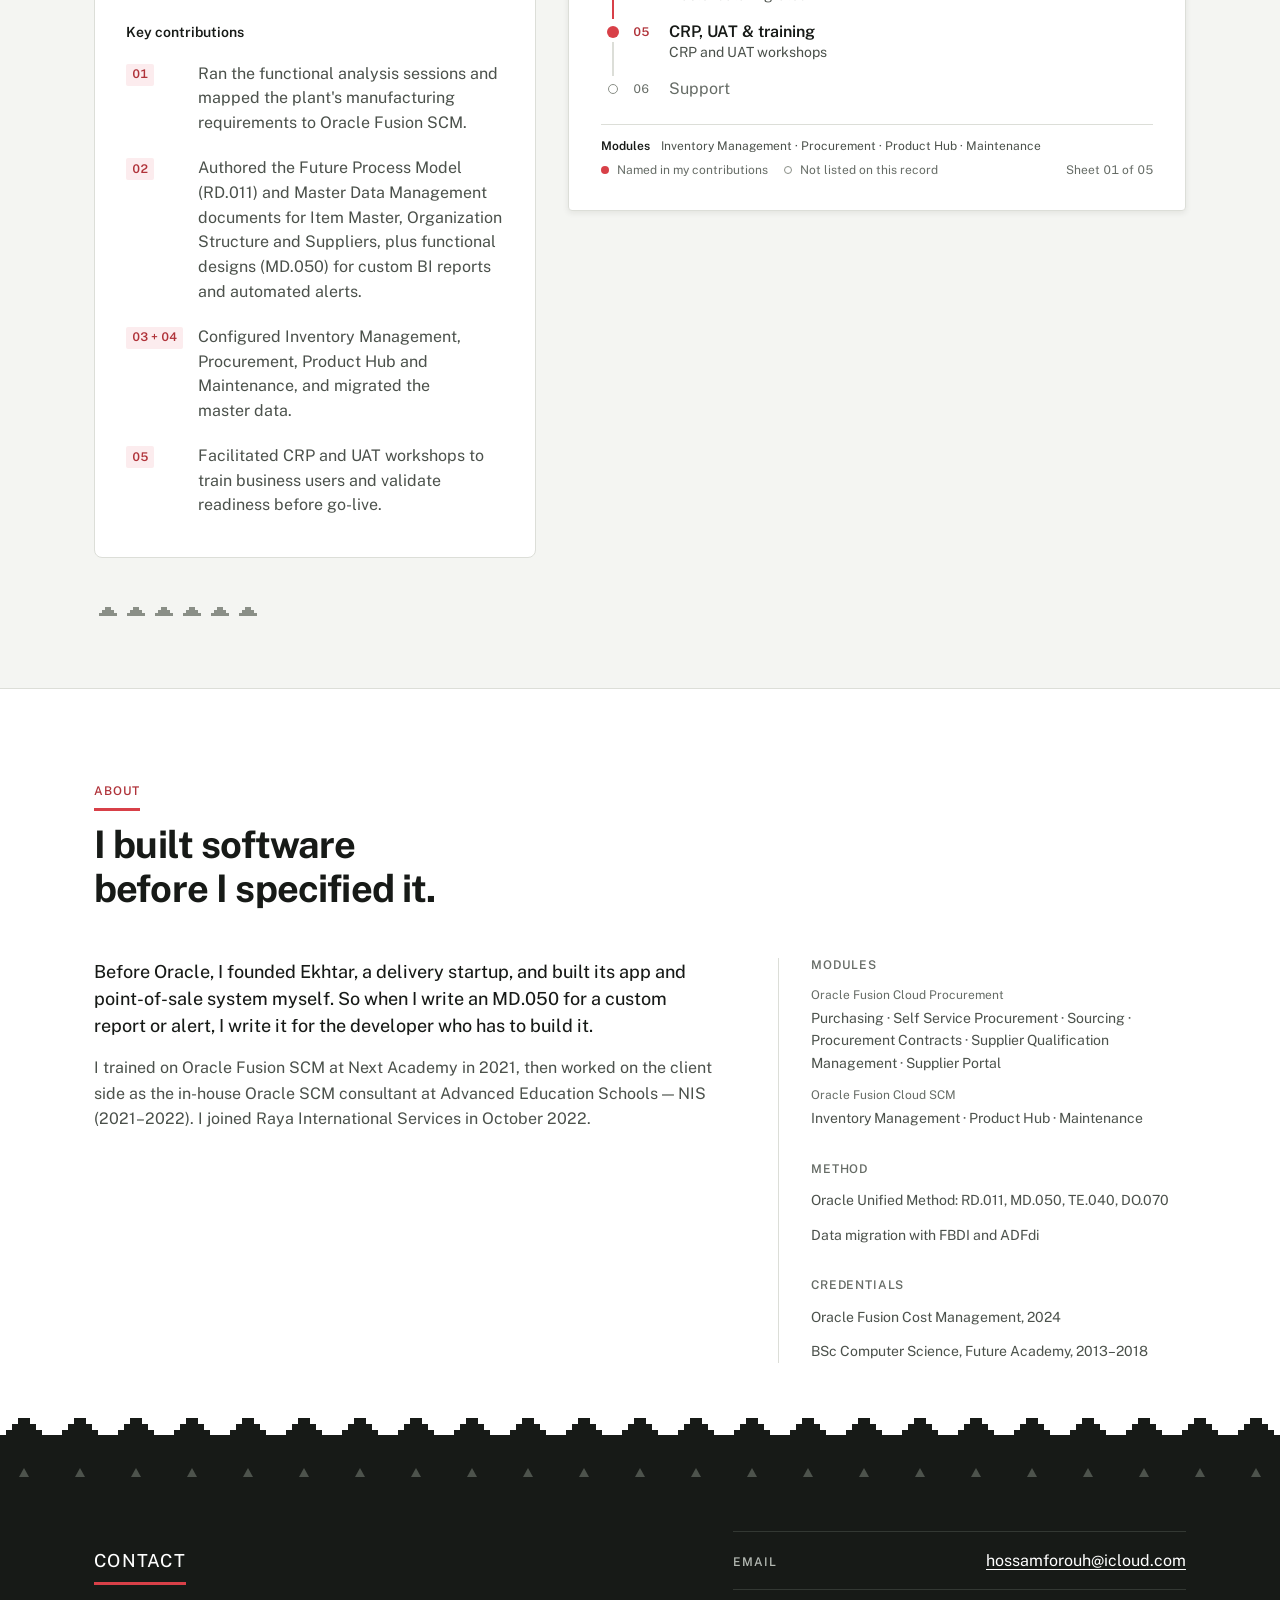
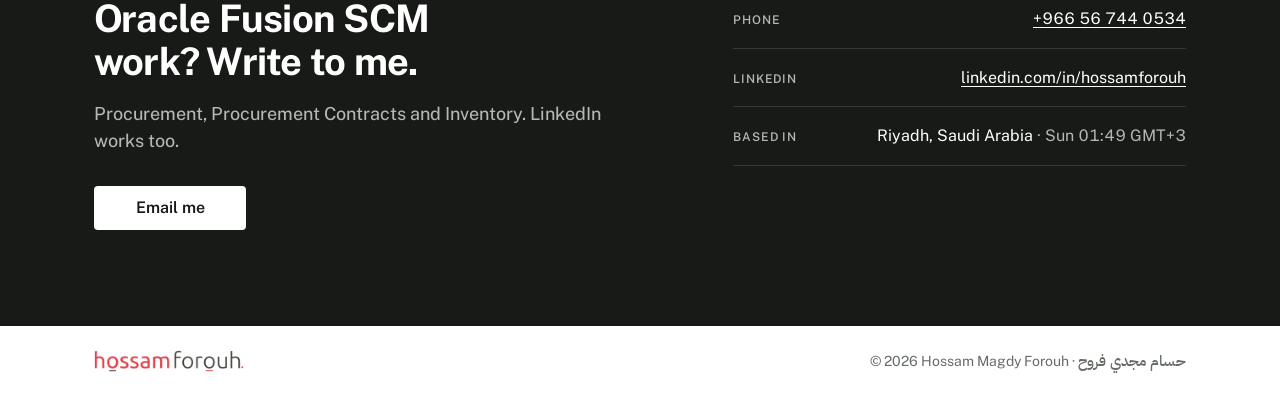
==== commit 2420ab60: "Replace Egyptian phone number with Saudi number" ====
--- a/index.html
+++ b/index.html
@@ -576,7 +576,7 @@
       </div>
       <ul class="contact-list">
         <li><span class="cl-label">Email</span><a href="mailto:hossamforouh@icloud.com?subject=Oracle%20Fusion%20SCM%20-%20via%20portfolio">hossamforouh@icloud.com</a></li>
-        <li><span class="cl-label">Phone</span><a href="tel:+201018988989">+20 101 898 8989</a></li>
+        <li><span class="cl-label">Phone</span><a href="tel:+966567440534">+966 56 744 0534</a></li>
         <li><span class="cl-label">LinkedIn</span><a href="https://www.linkedin.com/in/hossamforouh" target="_blank" rel="noopener">linkedin.com/in/hossamforouh<span class="visually-hidden"> (opens in new tab)</span></a></li>
         <li><span class="cl-label">Based in</span><span class="cl-plain">Riyadh, Saudi Arabia <span class="cl-time">· <time class="local-time" data-weekday>GMT+3</time></span></span></li>
       </ul>
@@ -598,7 +598,7 @@
   "url": "https://hossamforouh.github.io/",
   "image": "https://hossamforouh.github.io/portrait.jpg",
   "email": "mailto:hossamforouh@icloud.com",
-  "telephone": "+201018988989",
+  "telephone": "+966567440534",
   "address": { "@type": "PostalAddress", "addressLocality": "Riyadh", "addressCountry": "SA" },
   "sameAs": [ "https://www.linkedin.com/in/hossamforouh" ],
   "worksFor": { "@type": "Organization", "name": "Raya International Services" },
--- a/styles.css
+++ b/styles.css
@@ -39,6 +39,7 @@
   --band-ink:    #ffffff;
   --band-body:   #b3b8b2;
   --band-rule:   #333833;
+  --band-vent:   #4d534c;   /* Najdi wall vents: quiet but clearly drawn */
 
   /* Status */
   --ok:          #2f7d46;
@@ -147,6 +148,7 @@
     --band-ink:    #f1f3ef;
     --band-body:   #a6aca5;
     --band-rule:   #3d423c;
+    --band-vent:   #555b54;
     --ok:          #5fb36c;
     --logo-plate:  #e8eae5;
     --e-1: 0 0 0 1px rgba(255,255,255,.05), 0 1px 2px rgba(0,0,0,.6);
@@ -181,6 +183,7 @@
   --band-ink:    #f1f3ef;
   --band-body:   #a6aca5;
   --band-rule:   #3d423c;
+  --band-vent:   #555b54;
   --ok:          #5fb36c;
   --logo-plate:  #e8eae5;
   --e-1: 0 0 0 1px rgba(255,255,255,.05), 0 1px 2px rgba(0,0,0,.6);
@@ -278,7 +281,7 @@
 /* Footer lockup */
 .colophon .wordmark { height: 22px; }
 /* Arabic name in the footer, in the same face as the intro. */
-.colophon-ar { font-family: "IBM Plex Sans Arabic", "Geeza Pro", "Segoe UI", Tahoma, sans-serif; font-weight: 500; }
+.colophon-ar { font-family: "IBM Plex Sans Arabic", "Geeza Pro", "Segoe UI", Tahoma, sans-serif; font-weight: 500; font-size: 1.08em; line-height: 1; }
 
 .mainnav {
   display: flex; gap: var(--s-1); margin-left: auto;
@@ -353,7 +356,8 @@
 .btn-ghost:hover { border-color: var(--brand-deep); color: var(--brand-deep); }
 
 .btn-invert { background: var(--band-ink); color: var(--band); }
-.btn-invert:hover { background: var(--brand-hover); color: var(--on-brand); }
+/* Stays light on the dark band; the red line inside is the site's hover signal */
+.btn-invert:hover { background: var(--band-ink); color: var(--band); box-shadow: inset 0 -3px 0 var(--brand); }
 
 .btn-ico {
   width: 17px; height: 17px; margin-right: var(--s-2);
@@ -368,6 +372,7 @@
 
 .contact-actions { display: flex; flex-wrap: wrap; gap: var(--s-3); margin-top: var(--s-6); }
 .contact-copy .contact-actions .btn { margin-top: 0; }
+.contact-actions .btn-invert { min-width: 9.5rem; }   /* fits "Email copied" without growing */
 
 .masthead .btn { min-height: var(--h-control-sm); padding: 0 var(--s-4); font-size: var(--fs-small); }
 /* Contact button while the contact band is in view: the nav's red line, inside the button. */
@@ -1121,9 +1126,9 @@
 }
 .contact::after {
   top: var(--s-6); height: 10px;
-  background: var(--band-rule);
-  -webkit-mask-image: url("data:image/svg+xml,%3Csvg xmlns='http://www.w3.org/2000/svg' width='56' height='10'%3E%3Cpath d='M24 10L28 2L32 10Z'/%3E%3C/svg%3E");
-          mask-image: url("data:image/svg+xml,%3Csvg xmlns='http://www.w3.org/2000/svg' width='56' height='10'%3E%3Cpath d='M24 10L28 2L32 10Z'/%3E%3C/svg%3E");
+  background: var(--band-vent);
+  -webkit-mask-image: url("data:image/svg+xml,%3Csvg xmlns='http://www.w3.org/2000/svg' width='56' height='10'%3E%3Cpath d='M23 10L28 1L33 10Z'/%3E%3C/svg%3E");
+          mask-image: url("data:image/svg+xml,%3Csvg xmlns='http://www.w3.org/2000/svg' width='56' height='10'%3E%3Cpath d='M23 10L28 1L33 10Z'/%3E%3C/svg%3E");
   -webkit-mask-size: 56px 10px; mask-size: 56px 10px;
 }
 .contact > .wrap { position: relative; }
@@ -1147,6 +1152,11 @@
 .contact-list a { color: var(--band-ink); font-size: var(--fs-body); word-break: break-word; }
 .contact-list a[href^="tel"] { font-variant-numeric: tabular-nums; }
 .contact-list a:hover { color: var(--brand-on-band); }
+/* Brief note after the address once it is copied */
+.contact-list a.is-copied::after {
+  content: "Copied"; display: inline-block; margin-left: var(--s-2);
+  color: var(--band-body); font-size: var(--fs-small);
+}
 .cl-plain { color: var(--band-ink); font-size: var(--fs-body); }
 
 .colophon { background: var(--page); }
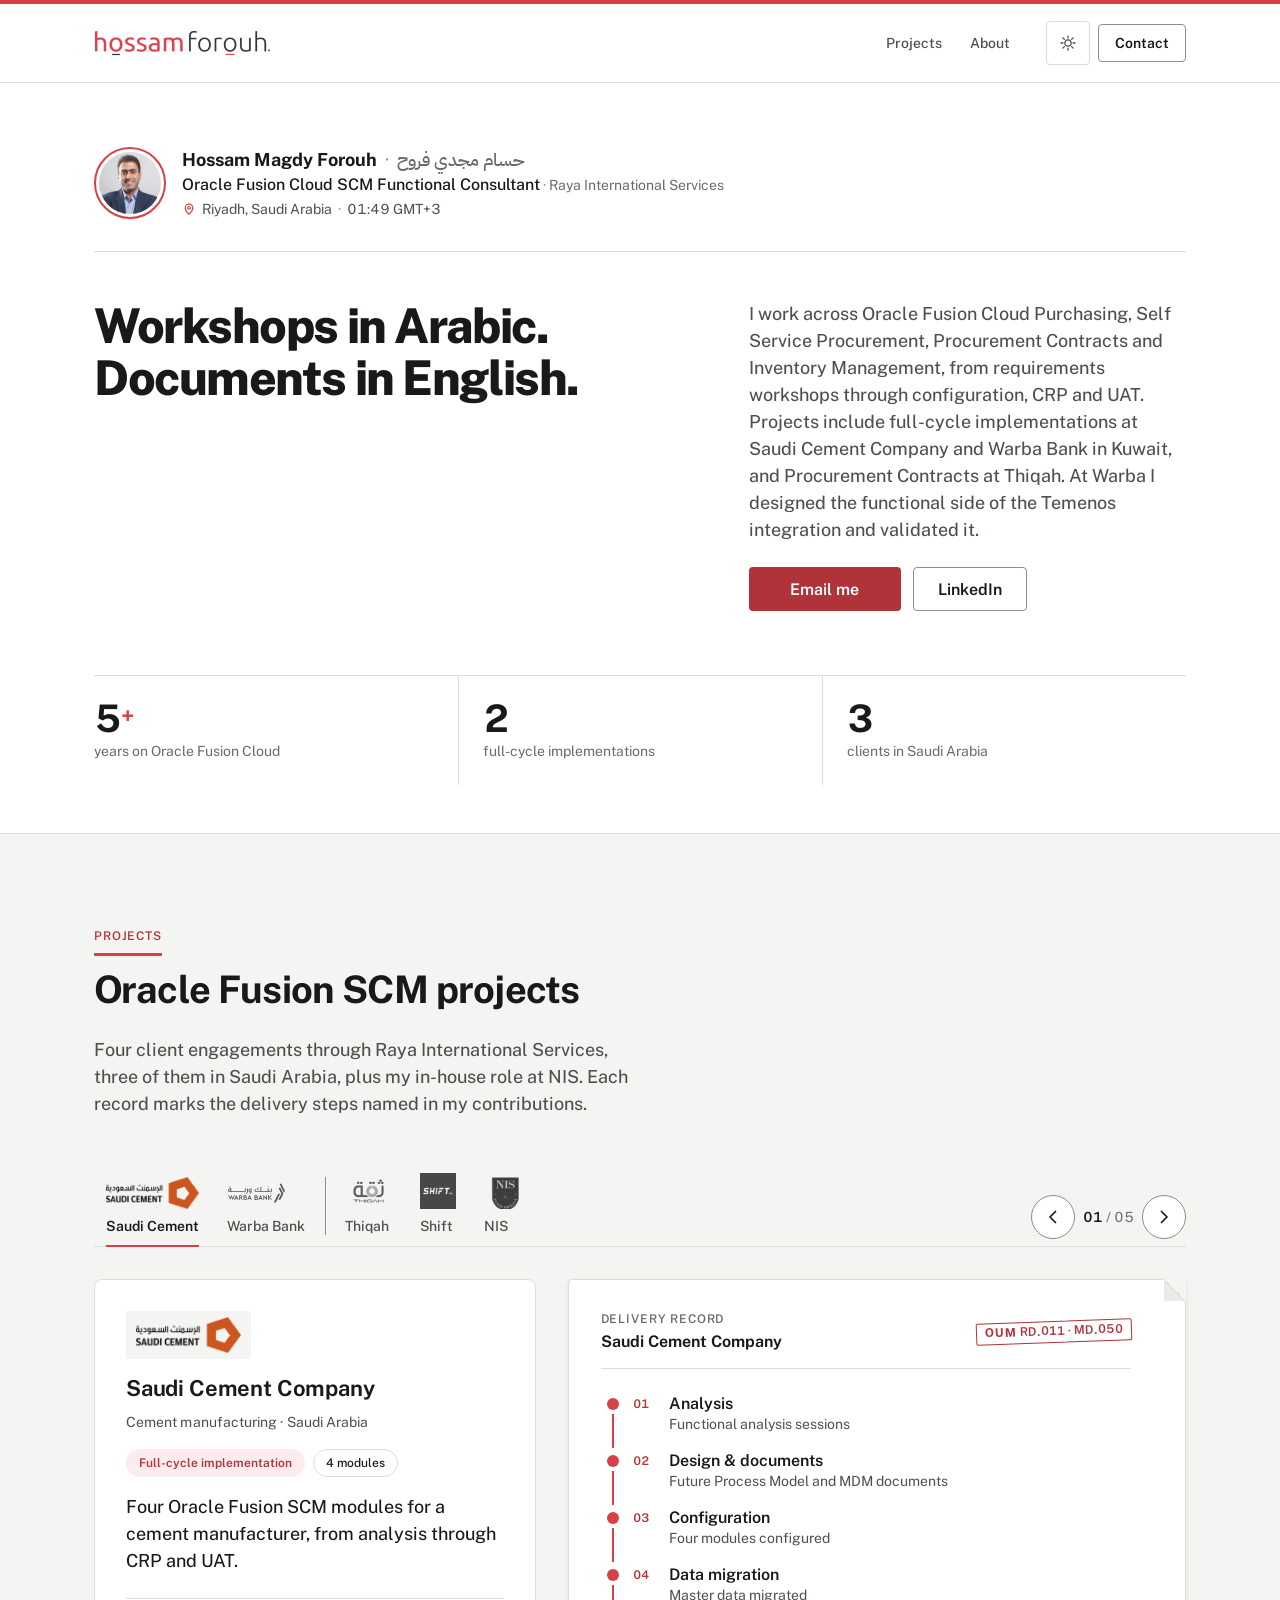
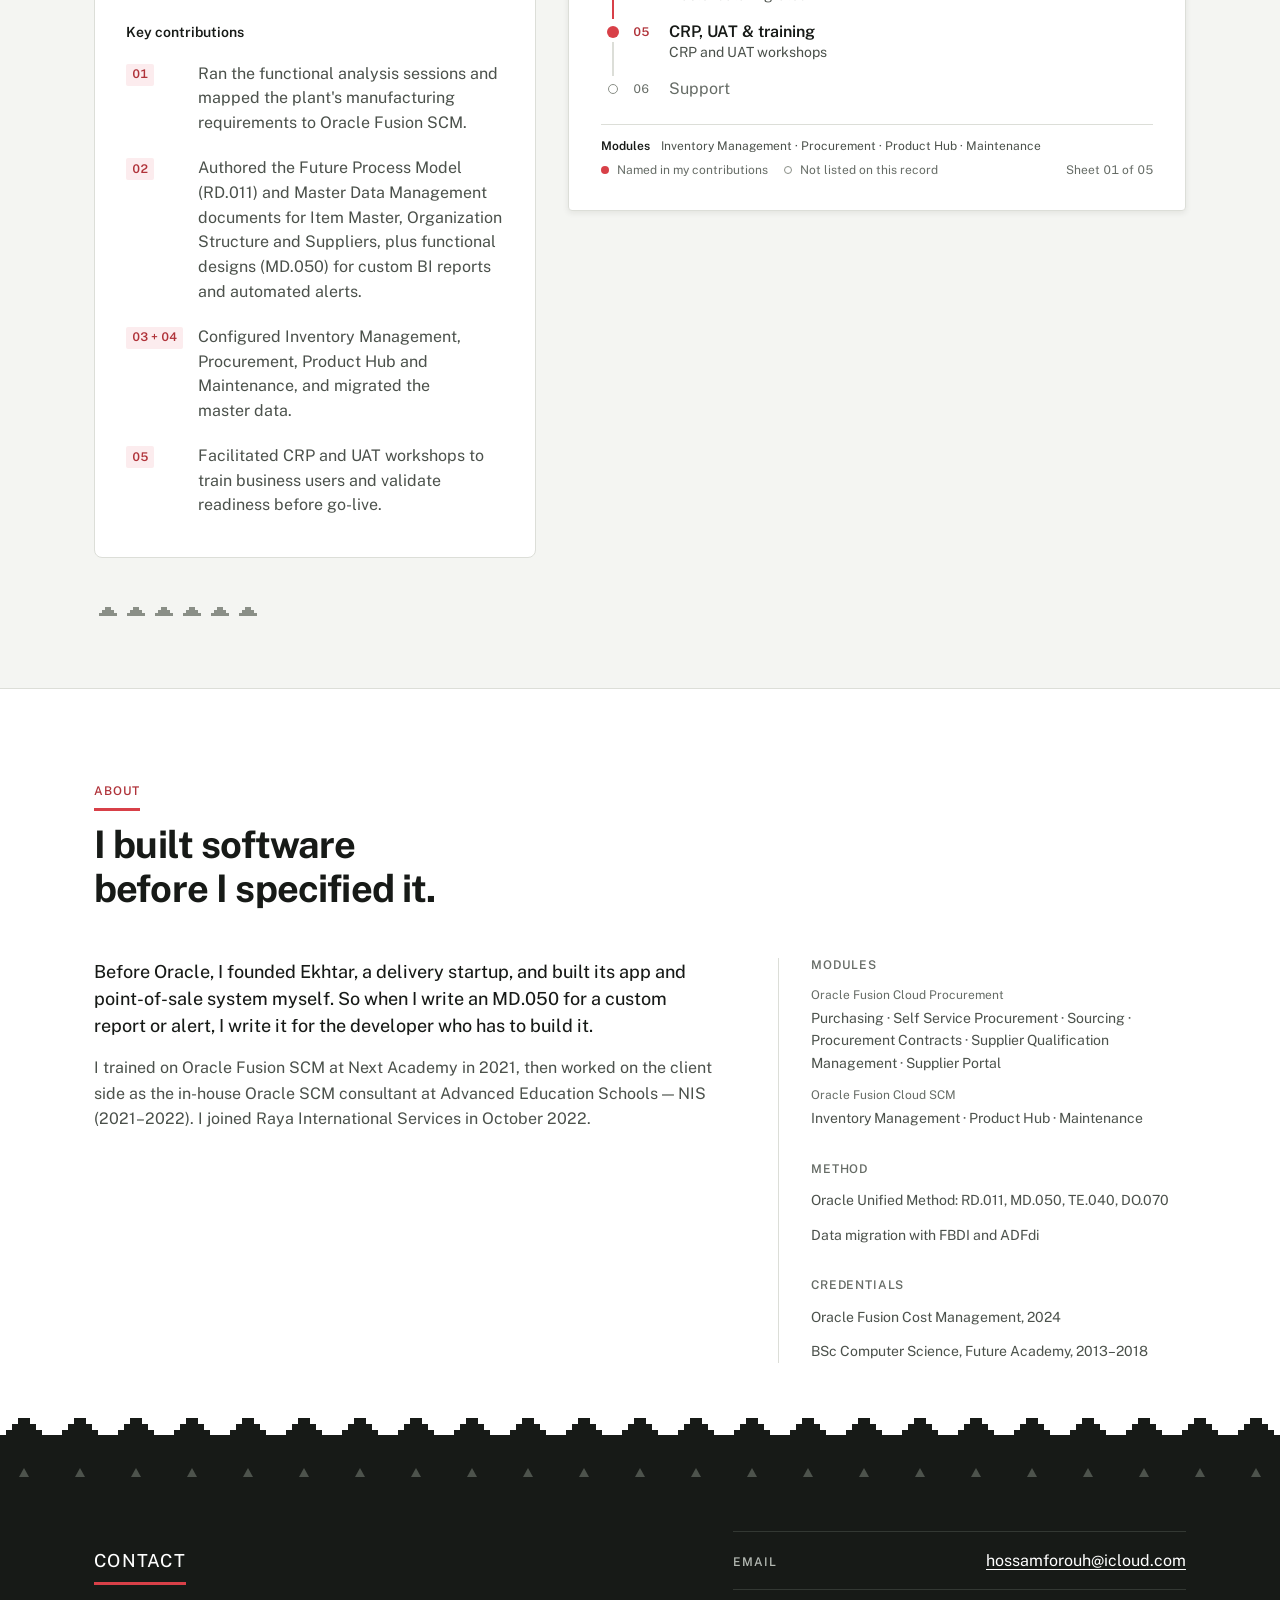
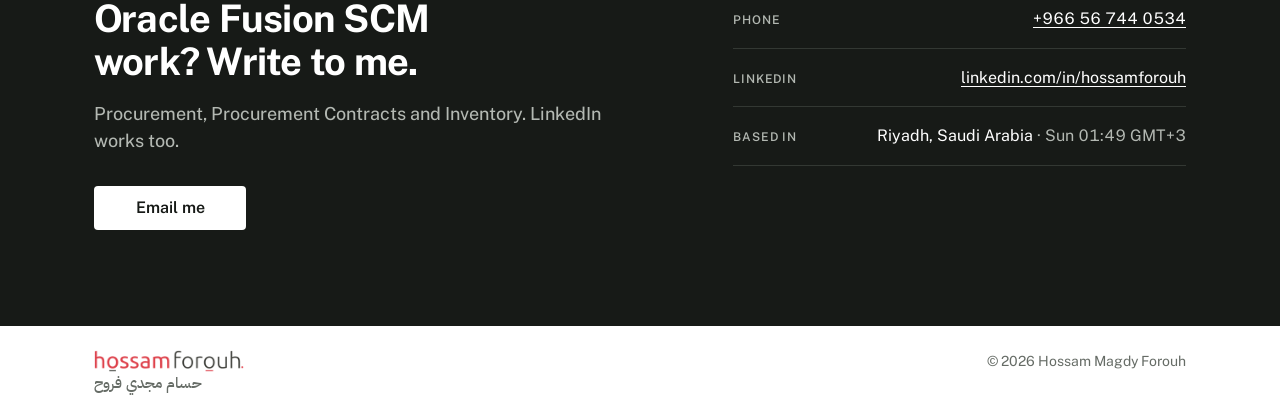
==== commit 9138cbdb: "Match header controls and make the footer a bilingual signature (four-agent panel)" ====
--- a/index.html
+++ b/index.html
@@ -45,7 +45,7 @@
 <link rel="preconnect" href="https://fonts.gstatic.com" crossorigin>
 <link rel="stylesheet" href="https://fonts.googleapis.com/css2?family=Public+Sans:wght@400..800&display=swap">
 <link rel="stylesheet" href="https://fonts.googleapis.com/css2?family=IBM+Plex+Sans+Arabic:wght@500&text=%D8%AD%D8%B3%D8%A7%D9%85%20%D9%85%D8%AC%D8%AF%D9%8A%20%D9%81%D8%B1%D9%88%D8%AD&display=swap">
-<link rel="stylesheet" href="styles.css?v=16">
+<link rel="stylesheet" href="styles.css?v=17">
 
 <a class="skip" href="#main">Skip to content</a>
 
@@ -638,8 +638,8 @@
 
 <footer class="colophon">
   <div class="wrap colophon-inner">
-    <p><img class="wordmark wordmark-light" src="logo.png" alt="" width="354" height="52" loading="lazy"><img class="wordmark wordmark-dark" src="logo-dark.png" alt="" width="354" height="52" loading="lazy"></p>
-    <p>© <span class="copy-year">2026</span> Hossam Magdy Forouh · <span class="colophon-ar" lang="ar" dir="rtl">حسام مجدي فروح</span></p>
+    <p class="colophon-sign"><img class="wordmark wordmark-light" src="logo.png" alt="" width="354" height="52" loading="lazy"><img class="wordmark wordmark-dark" src="logo-dark.png" alt="" width="354" height="52" loading="lazy"><span class="colophon-ar" lang="ar" dir="rtl">حسام مجدي فروح</span></p>
+    <p>© <span class="copy-year">2026</span> Hossam Magdy Forouh</p>
   </div>
 </footer>
 
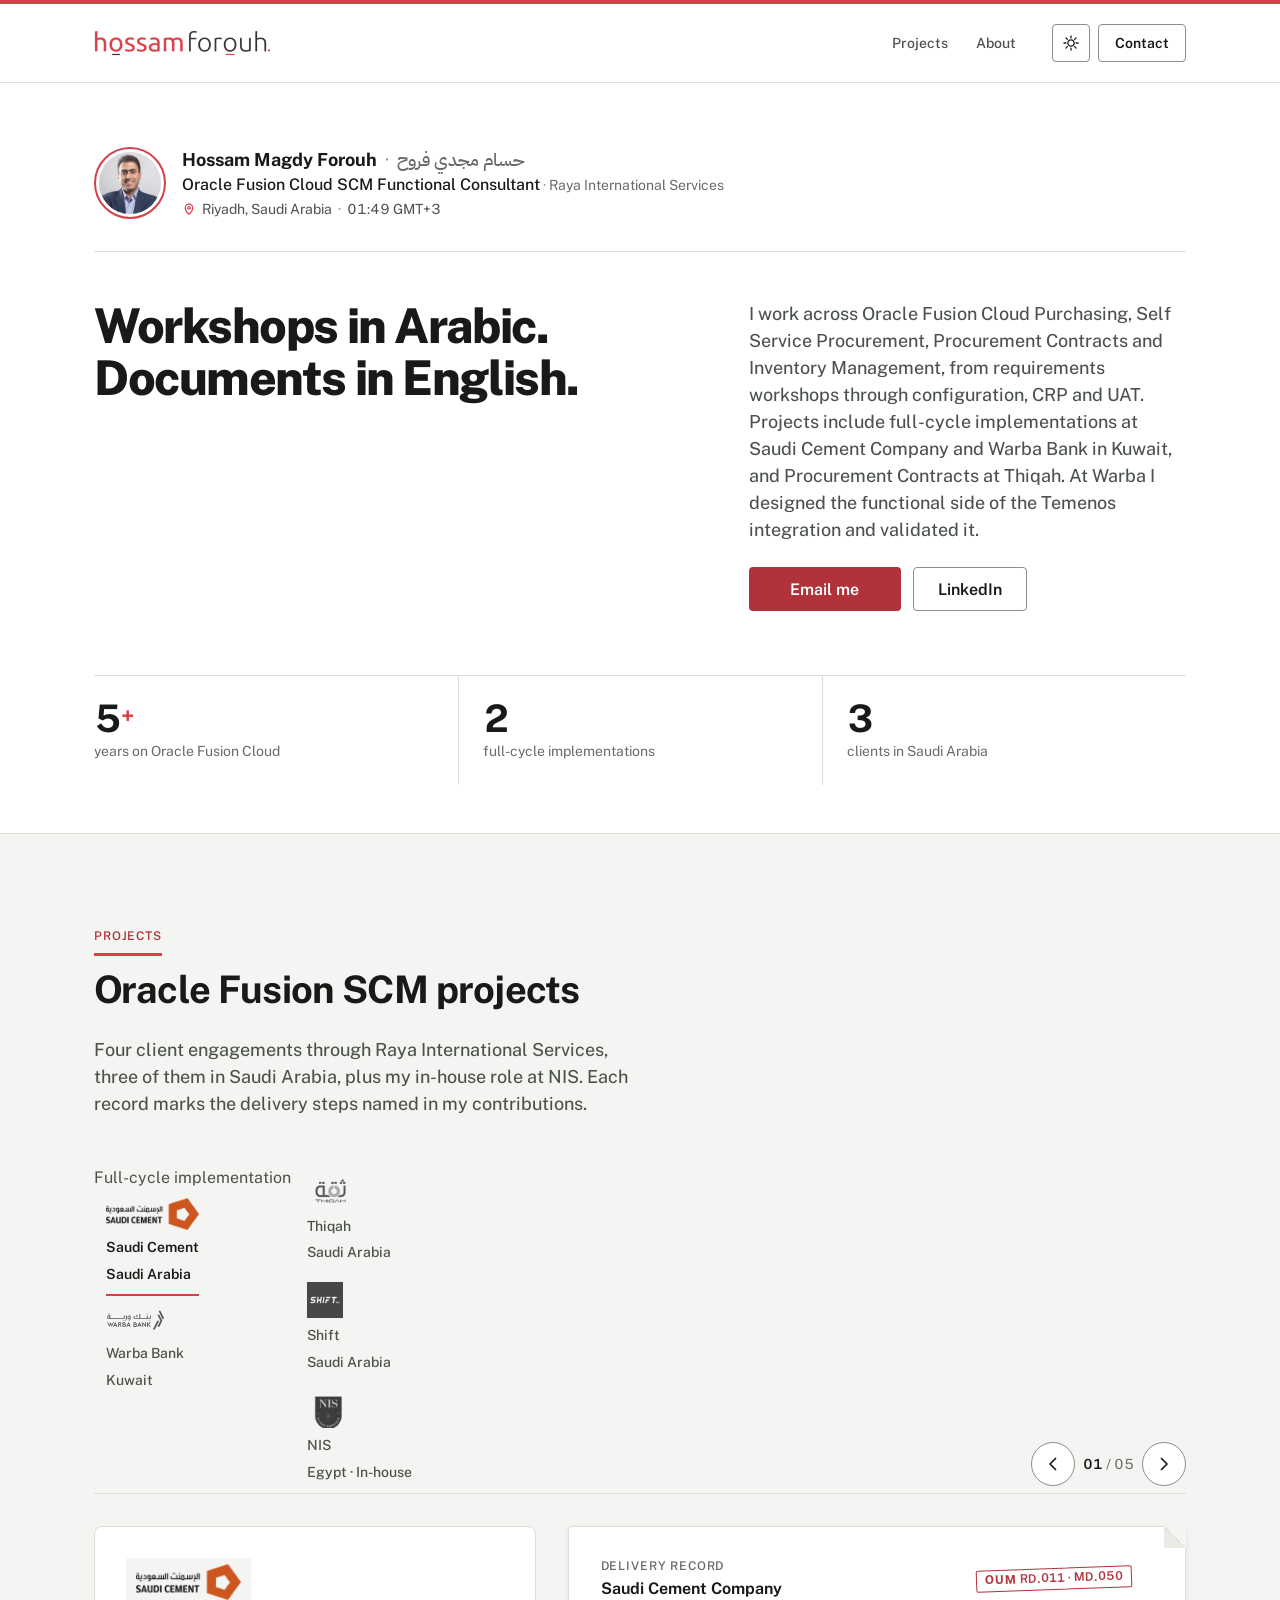
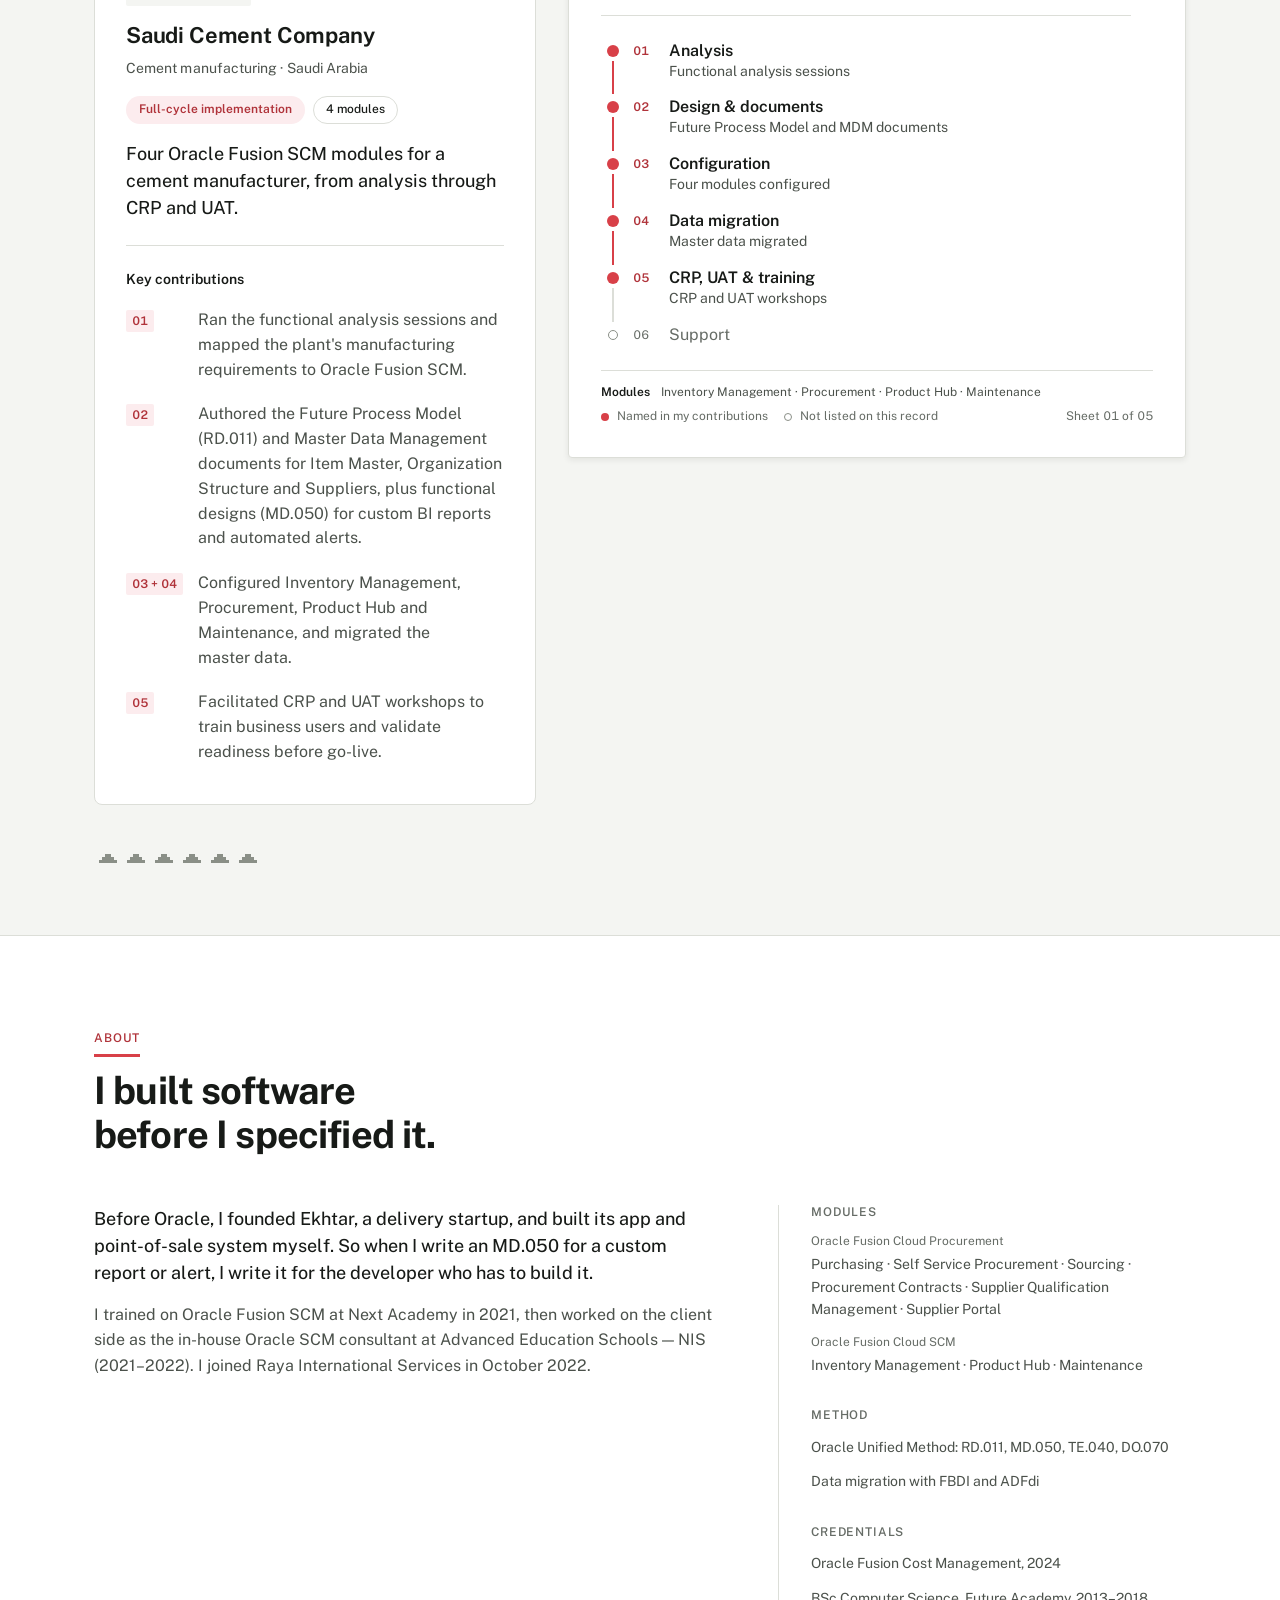
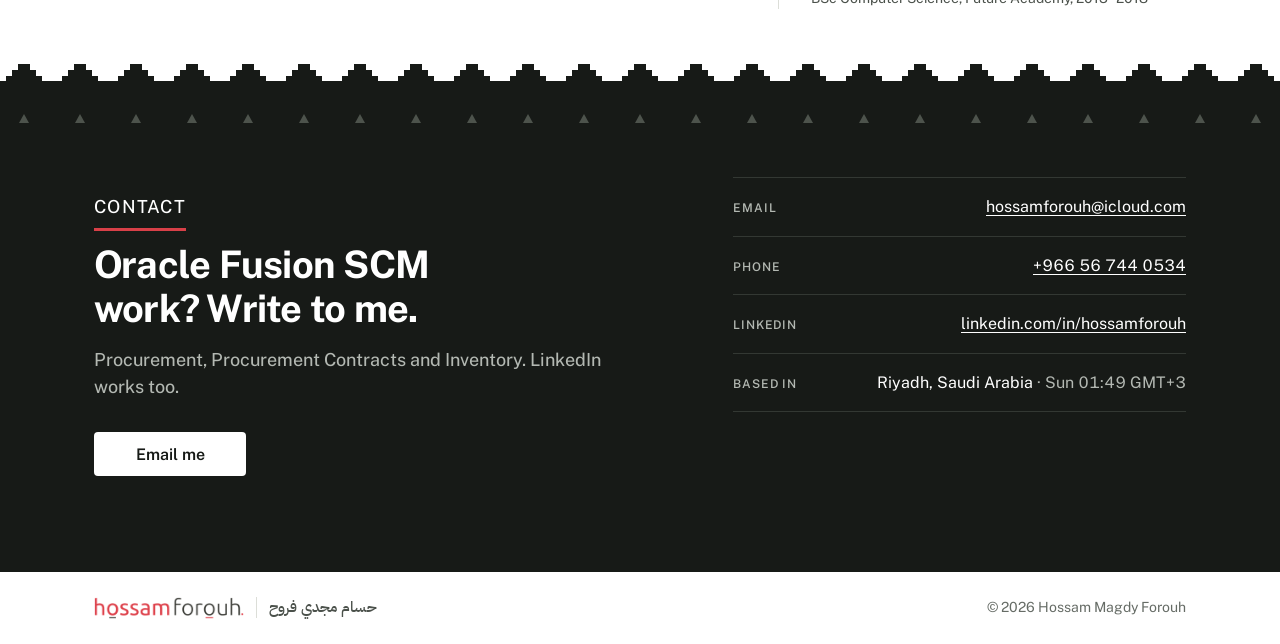
==== commit f9b56316: "Enhance the project logo tabs (index.html)" ====
--- a/index.html
+++ b/index.html
@@ -45,7 +45,7 @@
 <link rel="preconnect" href="https://fonts.gstatic.com" crossorigin>
 <link rel="stylesheet" href="https://fonts.googleapis.com/css2?family=Public+Sans:wght@400..800&display=swap">
 <link rel="stylesheet" href="https://fonts.googleapis.com/css2?family=IBM+Plex+Sans+Arabic:wght@500&text=%D8%AD%D8%B3%D8%A7%D9%85%20%D9%85%D8%AC%D8%AF%D9%8A%20%D9%81%D8%B1%D9%88%D8%AD&display=swap">
-<link rel="stylesheet" href="styles.css?v=17">
+<link rel="stylesheet" href="styles.css?v=18">
 
 <a class="skip" href="#main">Skip to content</a>
 
@@ -137,27 +137,43 @@
       <div class="showcase" id="showcase">
         <!-- Controls ship hidden: without JavaScript nobody sees dead buttons -->
         <div class="show-bar" hidden>
+          <!-- Groups are role="none" so the tabs still belong to the tablist.
+               Caption and country lines copy the pills and .show-meta below: change them together. -->
           <div class="show-tabs" role="tablist" aria-label="Projects">
-            <button class="show-tab" type="button" role="tab" id="tab-saudi-cement" aria-controls="p-saudi-cement" aria-selected="true" tabindex="0">
-              <img class="show-tab-logo" src="logos/saudi-cement.png" alt="" width="218" height="75">
-              <span class="show-tab-name">Saudi Cement</span>
-            </button>
-            <button class="show-tab" type="button" role="tab" id="tab-warba-bank" aria-controls="p-warba-bank" aria-selected="false" tabindex="-1">
-              <img class="show-tab-logo" src="logos/warba-bank.svg" alt="" width="120" height="65">
-              <span class="show-tab-name">Warba Bank</span>
-            </button>
-            <button class="show-tab" type="button" role="tab" id="tab-thiqah" aria-controls="p-thiqah" aria-selected="false" tabindex="-1" data-group-start>
-              <img class="show-tab-logo" src="logos/thiqah.png" alt="" width="144" height="110">
-              <span class="show-tab-name">Thiqah</span>
-            </button>
-            <button class="show-tab" type="button" role="tab" id="tab-shift" aria-controls="p-shift" aria-selected="false" tabindex="-1">
-              <img class="show-tab-logo" src="logos/shift.png" alt="" width="96" height="96">
-              <span class="show-tab-name">Shift</span>
-            </button>
-            <button class="show-tab" type="button" role="tab" id="tab-nis" aria-controls="p-nis" aria-selected="false" tabindex="-1">
-              <img class="show-tab-logo" src="logos/nis.png" alt="" width="112" height="93">
-              <span class="show-tab-name">NIS</span>
-            </button>
+            <div class="show-group" role="none">
+              <span class="show-group-cap" aria-hidden="true">Full-cycle implementation</span>
+              <div class="show-group-tabs" role="none">
+                <button class="show-tab" type="button" role="tab" id="tab-saudi-cement" aria-controls="p-saudi-cement" aria-selected="true" tabindex="0">
+                  <span class="show-tab-mark"><img class="show-tab-logo" src="logos/saudi-cement.png" alt="" width="218" height="75"></span>
+                  <span class="show-tab-name">Saudi Cement</span>
+                  <span class="show-tab-meta">Saudi Arabia<span class="visually-hidden">, full-cycle implementation</span></span>
+                </button>
+                <button class="show-tab" type="button" role="tab" id="tab-warba-bank" aria-controls="p-warba-bank" aria-selected="false" tabindex="-1">
+                  <span class="show-tab-mark"><img class="show-tab-logo" src="logos/warba-bank.svg" alt="" width="120" height="65"></span>
+                  <span class="show-tab-name">Warba Bank</span>
+                  <span class="show-tab-meta">Kuwait<span class="visually-hidden">, full-cycle implementation</span></span>
+                </button>
+              </div>
+            </div>
+            <div class="show-group" role="none">
+              <div class="show-group-tabs" role="none">
+                <button class="show-tab" type="button" role="tab" id="tab-thiqah" aria-controls="p-thiqah" aria-selected="false" tabindex="-1">
+                  <span class="show-tab-mark"><img class="show-tab-logo" src="logos/thiqah.png" alt="" width="144" height="110"></span>
+                  <span class="show-tab-name">Thiqah</span>
+                  <span class="show-tab-meta">Saudi Arabia</span>
+                </button>
+                <button class="show-tab" type="button" role="tab" id="tab-shift" aria-controls="p-shift" aria-selected="false" tabindex="-1">
+                  <span class="show-tab-mark"><img class="show-tab-logo" src="logos/shift.png" alt="" width="96" height="96"></span>
+                  <span class="show-tab-name">Shift</span>
+                  <span class="show-tab-meta">Saudi Arabia</span>
+                </button>
+                <button class="show-tab" type="button" role="tab" id="tab-nis" aria-controls="p-nis" aria-selected="false" tabindex="-1">
+                  <span class="show-tab-mark"><img class="show-tab-logo" src="logos/nis.png" alt="" width="112" height="93"></span>
+                  <span class="show-tab-name">NIS</span>
+                  <span class="show-tab-meta">Egypt · In-house</span>
+                </button>
+              </div>
+            </div>
           </div>
           <div class="show-nav">
             <button class="show-arrow" type="button" data-dir="-1" aria-label="Previous project: Advanced Education Schools — NIS"><svg width="20" height="20" viewBox="0 0 20 20" aria-hidden="true" focusable="false"><path d="M12.5 4.5 7 10l5.5 5.5" fill="none" stroke="currentColor" stroke-width="1.75" stroke-linecap="round" stroke-linejoin="round"/></svg></button>
@@ -644,5 +660,5 @@
 </footer>
 
 <p class="visually-hidden" id="copy-status" aria-live="polite"></p>
-<script src="script.js?v=9"></script>
+<script src="script.js?v=10"></script>
 </html>
--- a/styles.css
+++ b/styles.css
@@ -281,7 +281,10 @@
 /* Footer lockup */
 .colophon .wordmark { height: 22px; }
 /* Arabic name in the footer, in the same face as the intro. */
-.colophon-ar { font-family: "IBM Plex Sans Arabic", "Geeza Pro", "Segoe UI", Tahoma, sans-serif; font-weight: 500; font-size: 1.08em; line-height: 1; }
+.colophon-ar { font-family: "IBM Plex Sans Arabic", "Geeza Pro", "Segoe UI", Tahoma, sans-serif; font-weight: 500; font-size: 1.08em; line-height: 1.4; }
+/* Bilingual signature: wordmark | Arabic name. The span is dir="rtl", so the divider uses the physical left edge. */
+.colophon-sign { display: flex; align-items: center; gap: var(--s-3); }
+.colophon-sign .colophon-ar { padding-left: var(--s-3); border-left: 1px solid var(--rule); color: var(--body); white-space: nowrap; }
 
 .mainnav {
   display: flex; gap: var(--s-1); margin-left: auto;
@@ -375,6 +378,9 @@
 .contact-actions .btn-invert { min-width: 9.5rem; }   /* fits "Email copied" without growing */
 
 .masthead .btn { min-height: var(--h-control-sm); padding: 0 var(--s-4); font-size: var(--fs-small); }
+/* Theme toggle sized and bordered like Contact beside it; hover restated because this rule has equal specificity. */
+.masthead .icon-btn { width: var(--h-control-sm); height: var(--h-control-sm); border-color: var(--rule-strong); color: var(--ink); }
+.masthead .icon-btn:hover { color: var(--brand-deep); border-color: var(--brand-deep); }
 /* Contact button while the contact band is in view: the nav's red line, inside the button. */
 .masthead .btn-ghost[aria-current] { border-color: var(--brand); color: var(--ink); box-shadow: inset 0 -3px 0 var(--brand); }
 
@@ -1161,7 +1167,7 @@
 
 .colophon { background: var(--page); }
 .colophon-inner {
-  display: flex; justify-content: space-between; flex-wrap: wrap; gap: var(--s-2);
+  display: flex; justify-content: space-between; align-items: center; flex-wrap: wrap; gap: var(--s-3) var(--s-5);
   padding-block: var(--s-5);
   font-size: var(--fs-small); color: var(--muted);
 }
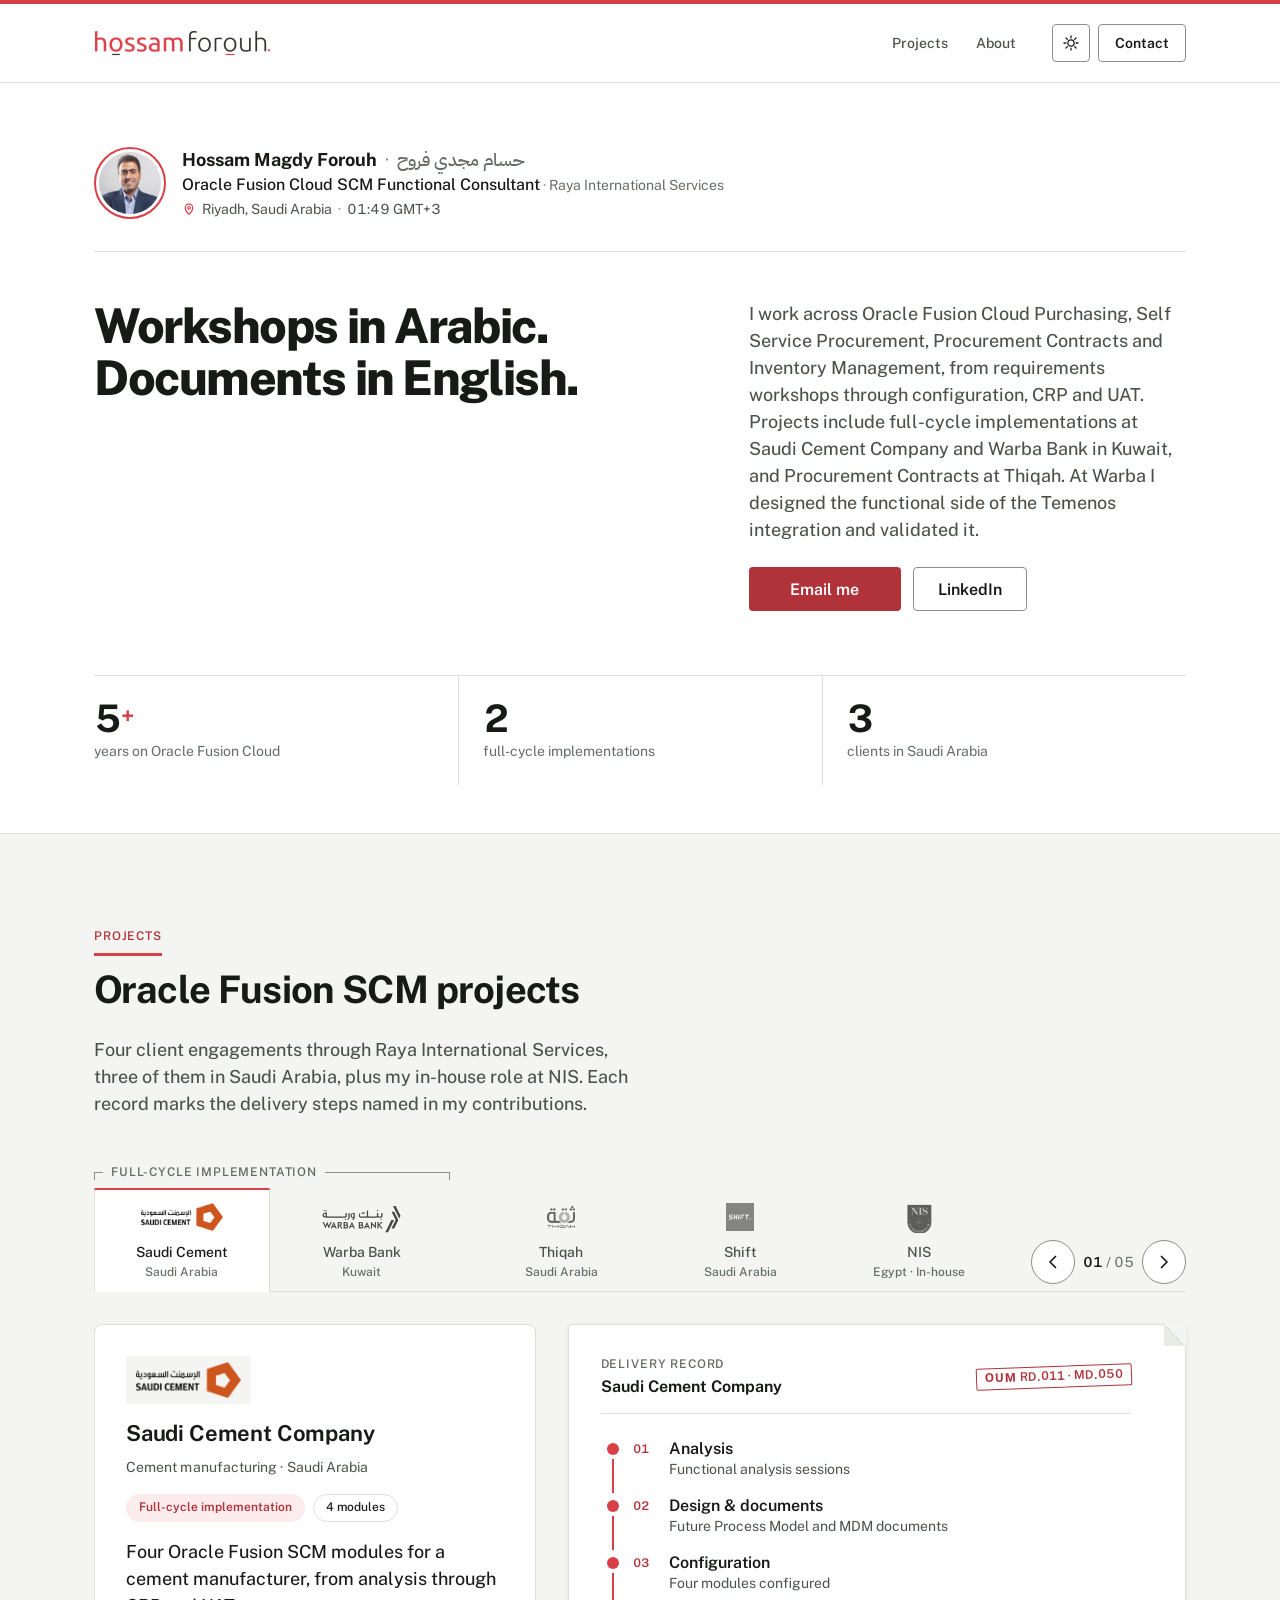
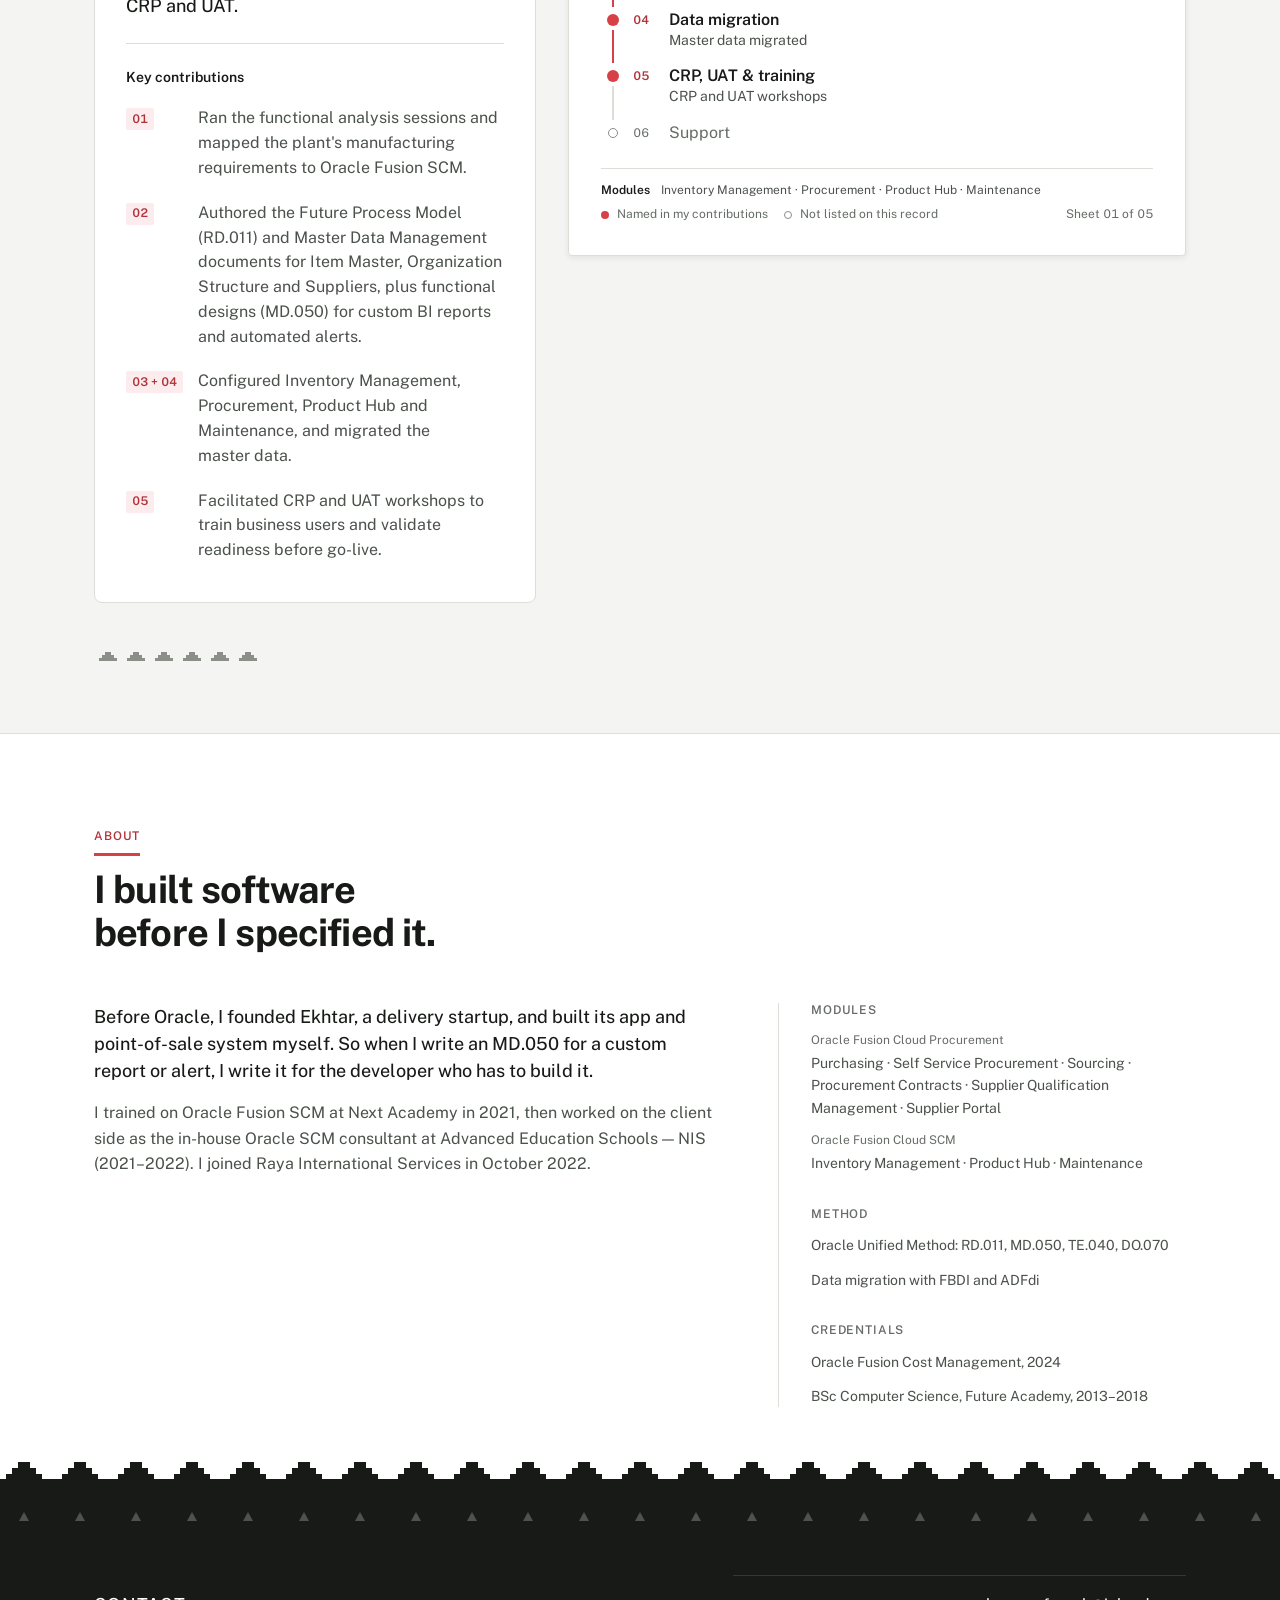
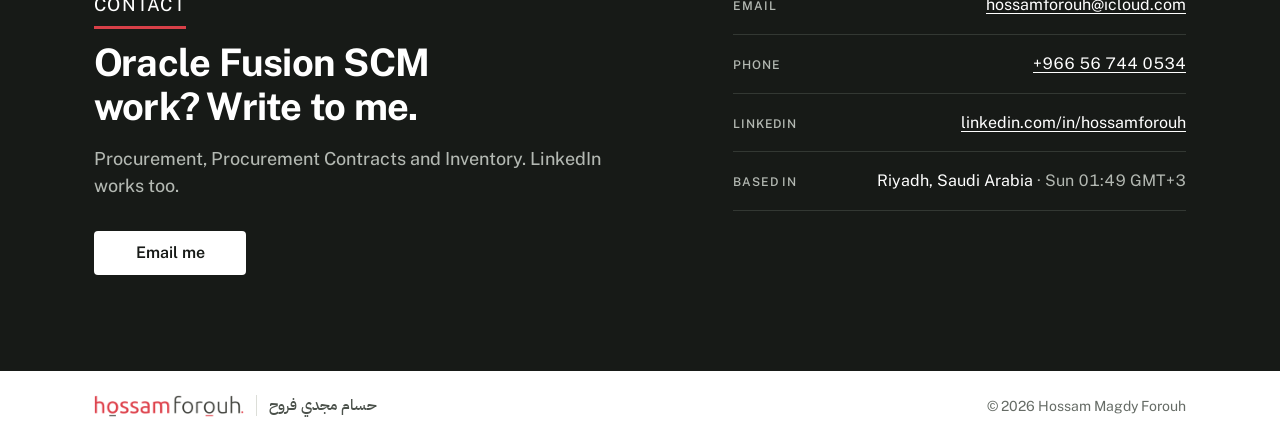
==== commit e68d7f8a: "Riyadh skyline on the contact band (index.html)" ====
--- a/index.html
+++ b/index.html
@@ -45,7 +45,7 @@
 <link rel="preconnect" href="https://fonts.gstatic.com" crossorigin>
 <link rel="stylesheet" href="https://fonts.googleapis.com/css2?family=Public+Sans:wght@400..800&display=swap">
 <link rel="stylesheet" href="https://fonts.googleapis.com/css2?family=IBM+Plex+Sans+Arabic:wght@500&text=%D8%AD%D8%B3%D8%A7%D9%85%20%D9%85%D8%AC%D8%AF%D9%8A%20%D9%81%D8%B1%D9%88%D8%AD&display=swap">
-<link rel="stylesheet" href="styles.css?v=18">
+<link rel="stylesheet" href="styles.css?v=19">
 
 <a class="skip" href="#main">Skip to content</a>
 
@@ -531,7 +531,7 @@
         </div>
       </div>
 
-      <!-- Saudi touch: the contact band's sharafat, small -->
+      <!-- Saudi touch: Najdi sharafat, small -->
       <div class="najdi-mark" aria-hidden="true"></div>
     </div>
   </section>
--- a/styles.css
+++ b/styles.css
@@ -597,53 +597,95 @@
 .show-bar[hidden],
 .show-pager[hidden] { display: none; }
 
-.show-tabs { display: flex; gap: var(--s-1); min-width: 0; }
-
+/* Two groups sit on the bar's rule; only the first carries a caption */
+.show-tabs { display: flex; align-items: flex-end; gap: var(--s-5); min-width: 0; }
+.show-group { display: flex; flex-direction: column; gap: var(--s-2); }
+.show-group-tabs { display: flex; gap: var(--s-1); }
+
+/* Caption with a bracket rule that spans the whole group: ┌ FULL-CYCLE ──┐ */
+.show-group-cap {
+  display: flex; align-items: center; gap: var(--s-2);
+  padding-inline: var(--s-3);
+  font-size: var(--fs-caption); font-weight: var(--w-label);
+  letter-spacing: var(--tracking-label); line-height: var(--lh-label);
+  text-transform: uppercase; white-space: nowrap;
+  color: var(--muted);
+}
+.show-group-cap::before,
+.show-group-cap::after {
+  content: ""; align-self: stretch;
+  margin-top: .65em;   /* the rule starts at the letters' middle, the tick drops down */
+  border-top: 1px solid var(--rule-strong);
+}
+.show-group-cap::before { flex: 0 0 var(--s-2); margin-left: calc(-1 * var(--s-3)); border-left: 1px solid var(--rule-strong); }
+.show-group-cap::after  { flex: 1; min-width: var(--s-5); margin-right: calc(-1 * var(--s-3)); border-right: 1px solid var(--rule-strong); }
+
+/* A tab is an index tab: flat at rest, a raised surface with a red top edge when open.
+   The border is always there (transparent at rest) so nothing shifts on select. */
 .show-tab {
   position: relative;
-  display: flex; flex-direction: column; align-items: flex-start; justify-content: flex-end;
-  gap: var(--s-2);
+  display: flex; flex-direction: column; align-items: center; justify-content: flex-end;
+  gap: 2px;
   min-height: var(--h-control);
   padding: var(--s-2) var(--s-3) var(--s-3);
-  background: none; border: 0;
+  background: none;
+  border: 1px solid transparent; border-bottom: 0;
+  border-radius: var(--r-md) var(--r-md) 0 0;
   font: inherit; font-size: var(--fs-small); font-weight: var(--w-medium);
   line-height: var(--lh-snug); white-space: nowrap;
   color: var(--body);
   cursor: pointer;
-  transition: color var(--t-base) var(--ease);
+  transition: color var(--t-base) var(--ease), background-color var(--t-base) var(--ease), border-color var(--t-base) var(--ease);
 }
 .show-tab:hover { color: var(--ink); }
-.show-tab[aria-selected="true"] { color: var(--ink); font-weight: var(--w-semibold); }
-
-/* One height per tab: square marks get more height so they read the same size as wide ones */
-.show-tab { --logo-h: 32px; }
-:is(#tab-thiqah, #tab-shift, #tab-nis) { --logo-h: 36px; }
+.show-tab[aria-selected="true"] {
+  color: var(--ink);
+  background: var(--surface);   /* covers the bar's rule, so the tab opens onto the project */
+  border-color: var(--rule);
+}
+.show-tab-meta { font-size: var(--fs-caption); color: var(--muted); }
+
+/* Same-size tile for every logo; each mark gets its own height and resting strength
+   so a solid square (Shift) or dark crest (NIS) no longer outweighs a thin wordmark. */
+.show-tab-mark {
+  display: grid; place-items: center;
+  width: 96px; height: 40px;
+  margin-bottom: var(--s-1);
+  overflow: hidden; border-radius: var(--r-sm);
+}
+.show-tab { --logo-h: 32px; --logo-idle: .8; }
+#tab-saudi-cement { --logo-h: 28px; }
+#tab-warba-bank   { --logo-h: 44px; --logo-idle: .95; }   /* the SVG has empty space around its ink */
+#tab-thiqah       { --logo-h: 34px; }
+#tab-shift        { --logo-h: 28px; --logo-idle: .55; }
+#tab-nis          { --logo-h: 32px; --logo-idle: .7; }
 .show-tab-logo {
   display: block;
-  height: var(--logo-h); width: auto; max-width: 96px;
-  object-fit: contain; object-position: left center;
-  filter: grayscale(1); opacity: .85;
+  height: var(--logo-h); width: auto; max-width: 84px;
+  object-fit: contain;
+  filter: grayscale(1); opacity: var(--logo-idle);
   transition: filter var(--t-base) var(--ease), opacity var(--t-base) var(--ease);
 }
 .show-tab:hover .show-tab-logo,
 .show-tab[aria-selected="true"] .show-tab-logo { filter: none; opacity: 1; }
 
-/* Active tab: a 2px red underline drawn from the left */
+/* Active tab: a 2px red edge along the top, drawn from the left */
 .show-tab::after {
   content: ""; position: absolute;
-  left: var(--s-3); right: var(--s-3); bottom: 0;
+  left: -1px; right: -1px; top: -1px;
   height: 2px; background: var(--brand);
+  border-radius: var(--r-md) var(--r-md) 0 0;
   transform: scaleX(0); transform-origin: left;
   transition: transform var(--t-base) var(--ease);
 }
 .show-tab[aria-selected="true"]::after { transform: none; }
 
-/* Quiet divider between full-cycle and the other projects. No text label. */
-.show-tab[data-group-start] { margin-left: var(--s-3); }
-.show-tab[data-group-start]::before {
-  content: ""; position: absolute;
-  left: calc(-1 * var(--s-2)); top: var(--s-3); bottom: var(--s-3);
-  width: 1px; background: var(--rule-strong);
+/* Wide screens: tabs share the row, so the strip reads as the header of the project */
+@media (min-width: 1001px) {
+  .show-tabs { flex: 1; }
+  .show-group:first-child { flex: 2 1 0; }
+  .show-group:last-child  { flex: 3 1 0; }
+  .show-group-tabs .show-tab { flex: 1 1 0; }
 }
 
 .show-nav {
@@ -676,7 +718,7 @@
 #engagements :is(.show-tab, .show-arrow, .pager-btn, .show):focus-visible {
   outline: 2px solid var(--ink); outline-offset: 3px;
 }
-#engagements :is(.show-tab, .pager-btn):focus-visible { border-radius: var(--r-sm); }
+#engagements .pager-btn:focus-visible { border-radius: var(--r-sm); }
 #engagements .show:focus-visible { border-radius: var(--r-lg); }
 
 /* ---- The featured project ----------------------------------------------- */
@@ -965,17 +1007,11 @@
 }
 .showcase + .najdi-mark { margin: var(--s-7) 0 0; }
 
-/* ---- Dark mode: tab logos sit on the section tint, so give them the plate */
+/* ---- Dark mode: logos are drawn for light grounds, so every tile is a plate of the same size */
 @media (prefers-color-scheme: dark) {
-  :root:not([data-theme="light"]) .show-tab-logo {
-    box-sizing: content-box; padding: 2px 4px;
-    background: var(--logo-plate); border-radius: var(--r-sm);
-  }
-}
-:root[data-theme="dark"] .show-tab-logo {
-  box-sizing: content-box; padding: 2px 4px;
-  background: var(--logo-plate); border-radius: var(--r-sm);
-}
+  :root:not([data-theme="light"]) .show-tab-mark { background: var(--logo-plate); }
+}
+:root[data-theme="dark"] .show-tab-mark { background: var(--logo-plate); }
 
 /* ---- Sticky sheet: travels beside long contribution lists (two columns only) */
 @media (min-width: 761px) and (min-height: 720px) {
@@ -999,8 +1035,22 @@
     padding-top: 4px;   /* room for the focus ring, which the scroll box would clip */
   }
   .show-tabs::-webkit-scrollbar { display: none; }
-  .show-tab { flex: 0 0 auto; }
-  .show-tab-logo { height: calc(var(--logo-h) * .85); max-width: 80px; }
+  .show-group, .show-tab { flex: 0 0 auto; }
+  .show-tab-mark { width: 80px; height: 34px; }
+  .show-tab-logo { height: calc(var(--logo-h) * .8); max-width: 70px; }
+  /* Fade an edge only while more tabs are hidden past it (script.js sets the flags) */
+  .show-tabs[data-more-end] {
+    -webkit-mask-image: linear-gradient(to right, #000 calc(100% - var(--s-7)), transparent);
+            mask-image: linear-gradient(to right, #000 calc(100% - var(--s-7)), transparent);
+  }
+  .show-tabs[data-more-start] {
+    -webkit-mask-image: linear-gradient(to left, #000 calc(100% - var(--s-7)), transparent);
+            mask-image: linear-gradient(to left, #000 calc(100% - var(--s-7)), transparent);
+  }
+  .show-tabs[data-more-start][data-more-end] {
+    -webkit-mask-image: linear-gradient(to right, transparent, #000 var(--s-7), #000 calc(100% - var(--s-7)), transparent);
+            mask-image: linear-gradient(to right, transparent, #000 var(--s-7), #000 calc(100% - var(--s-7)), transparent);
+  }
   #engagements .show-tab:focus-visible { outline-offset: -2px; }
 }
 
